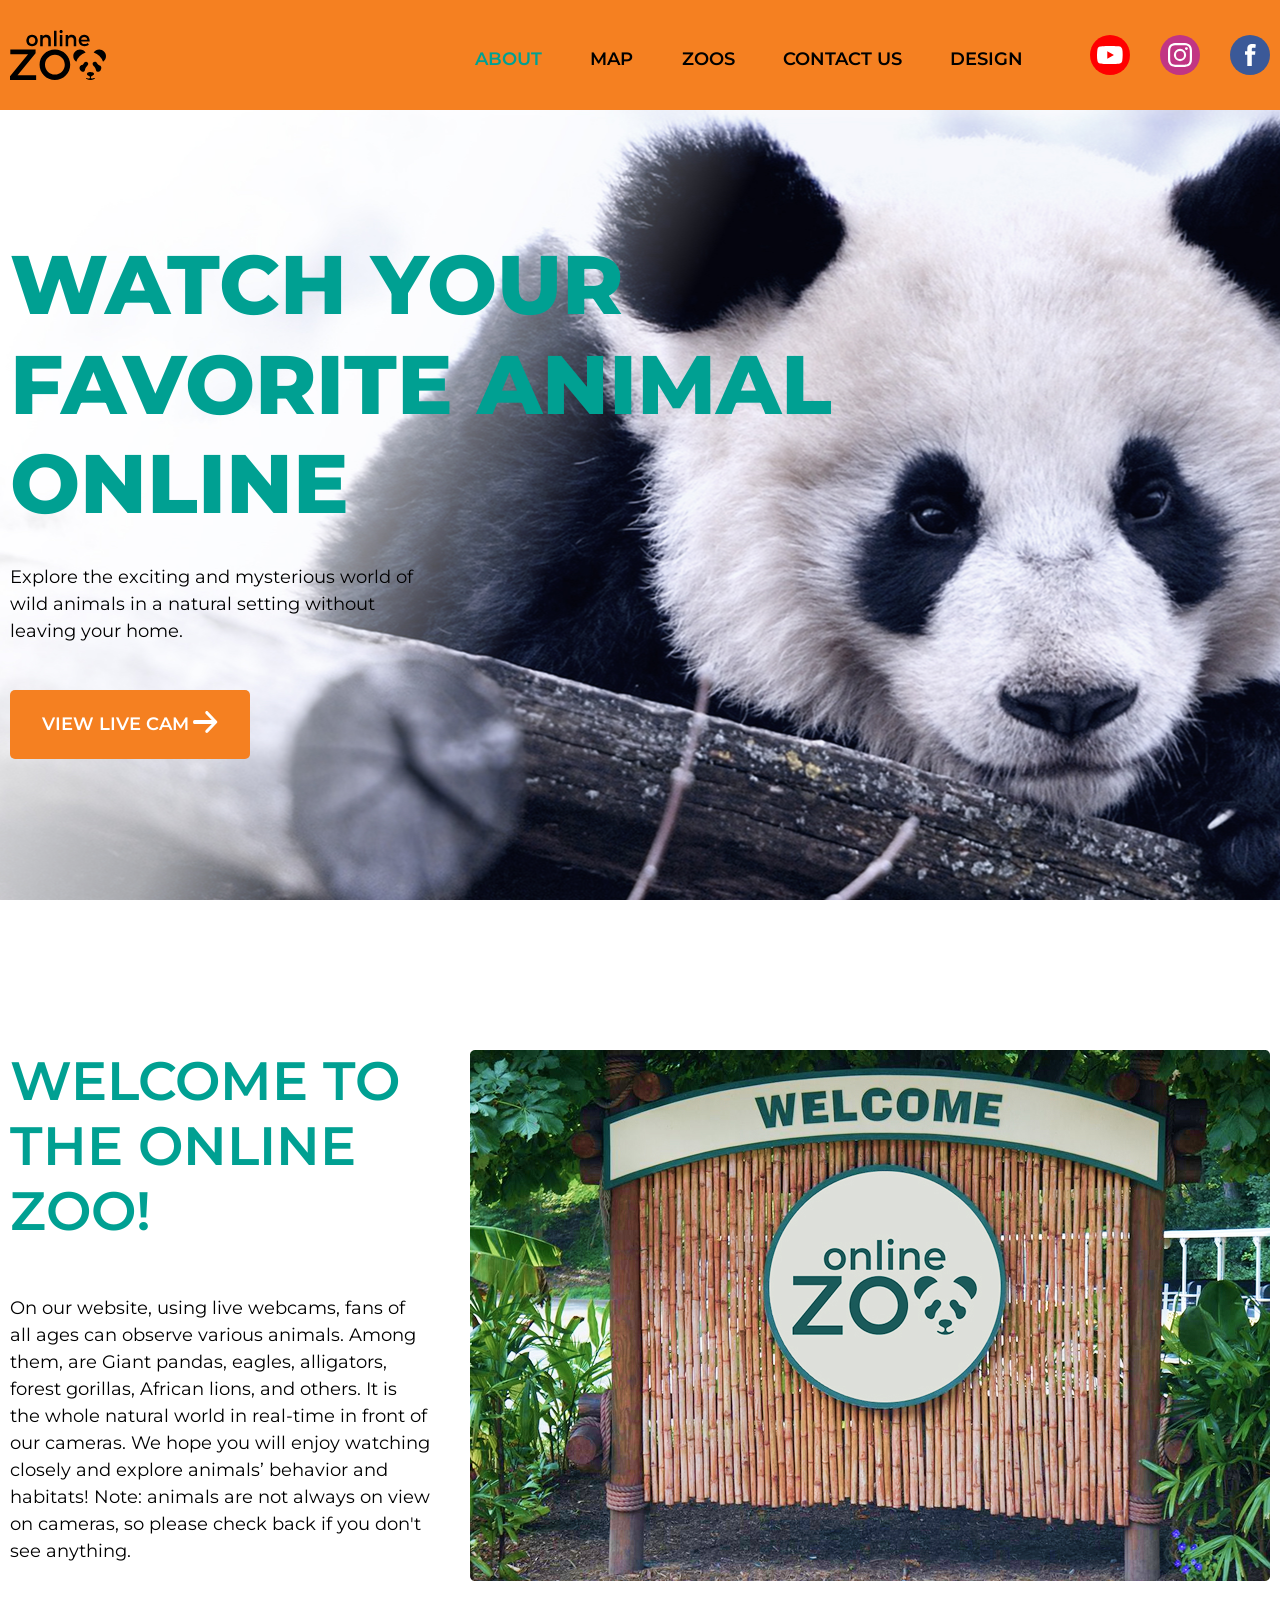
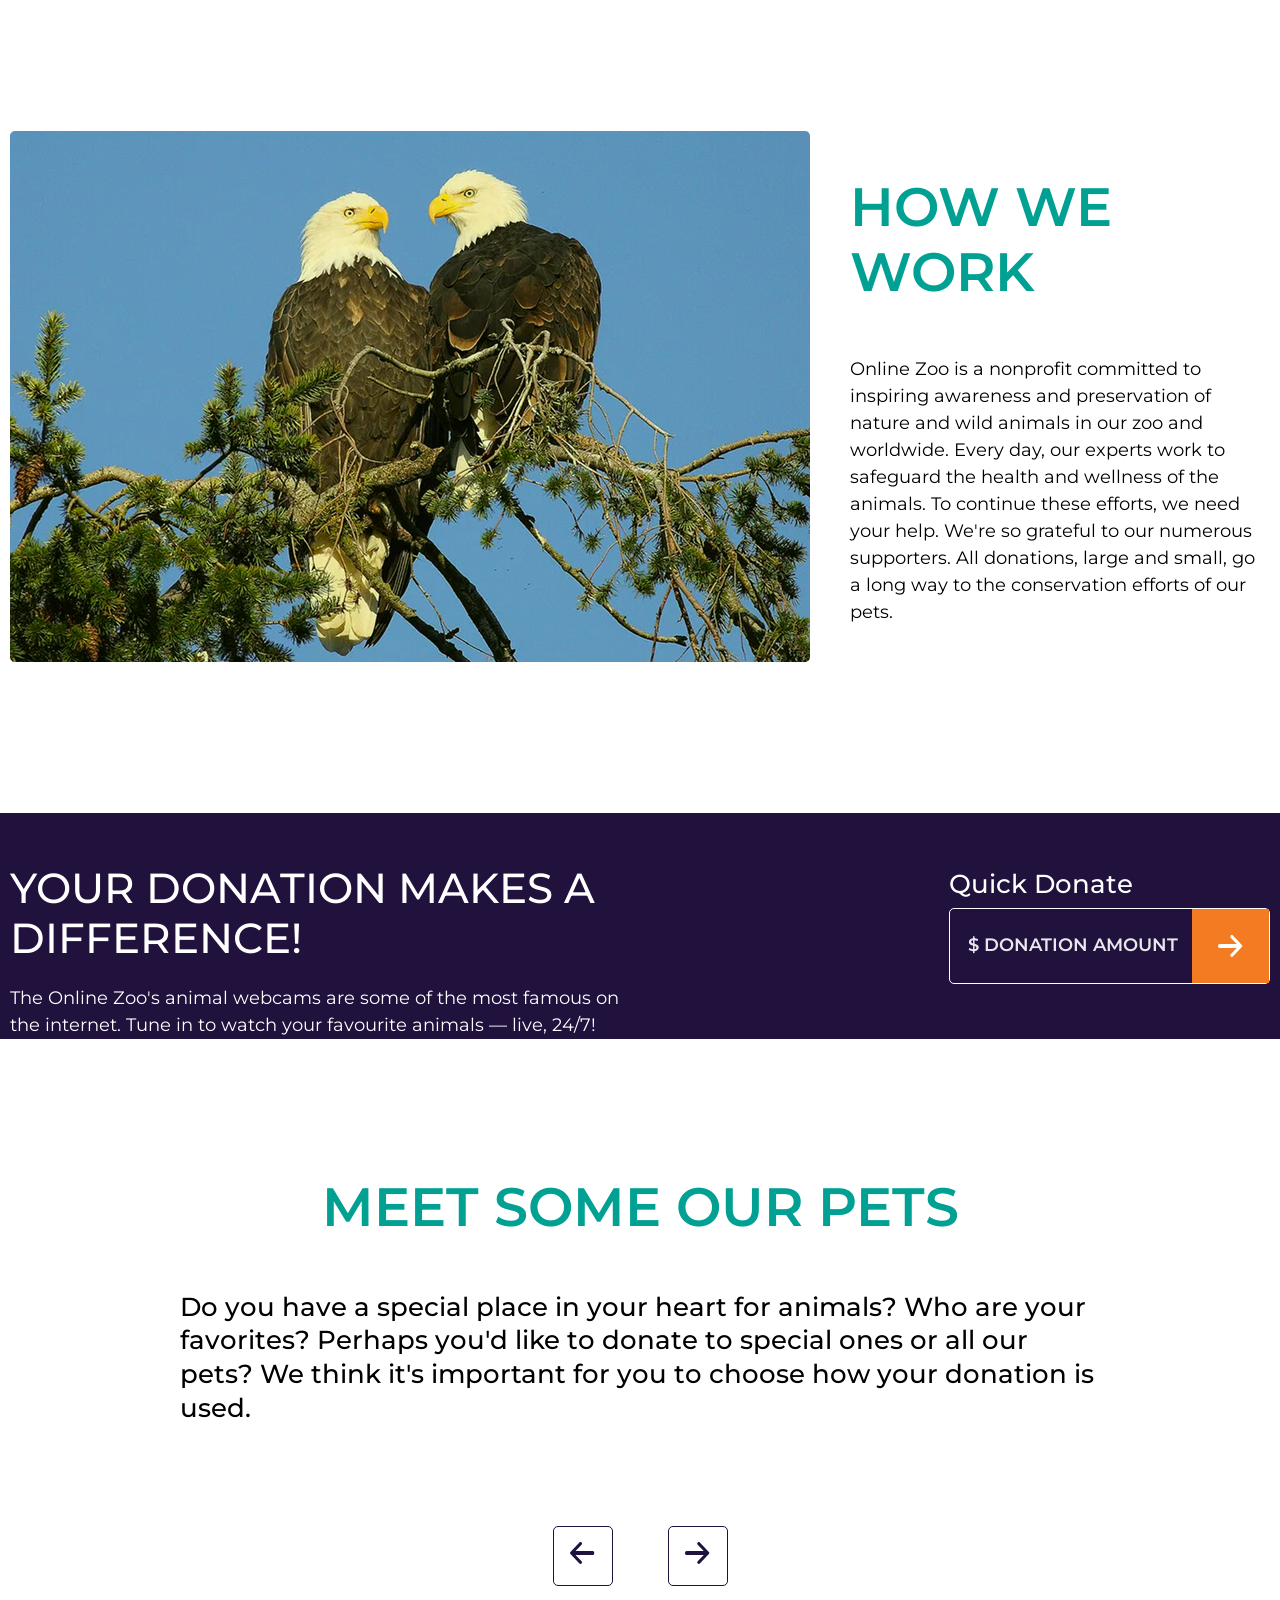
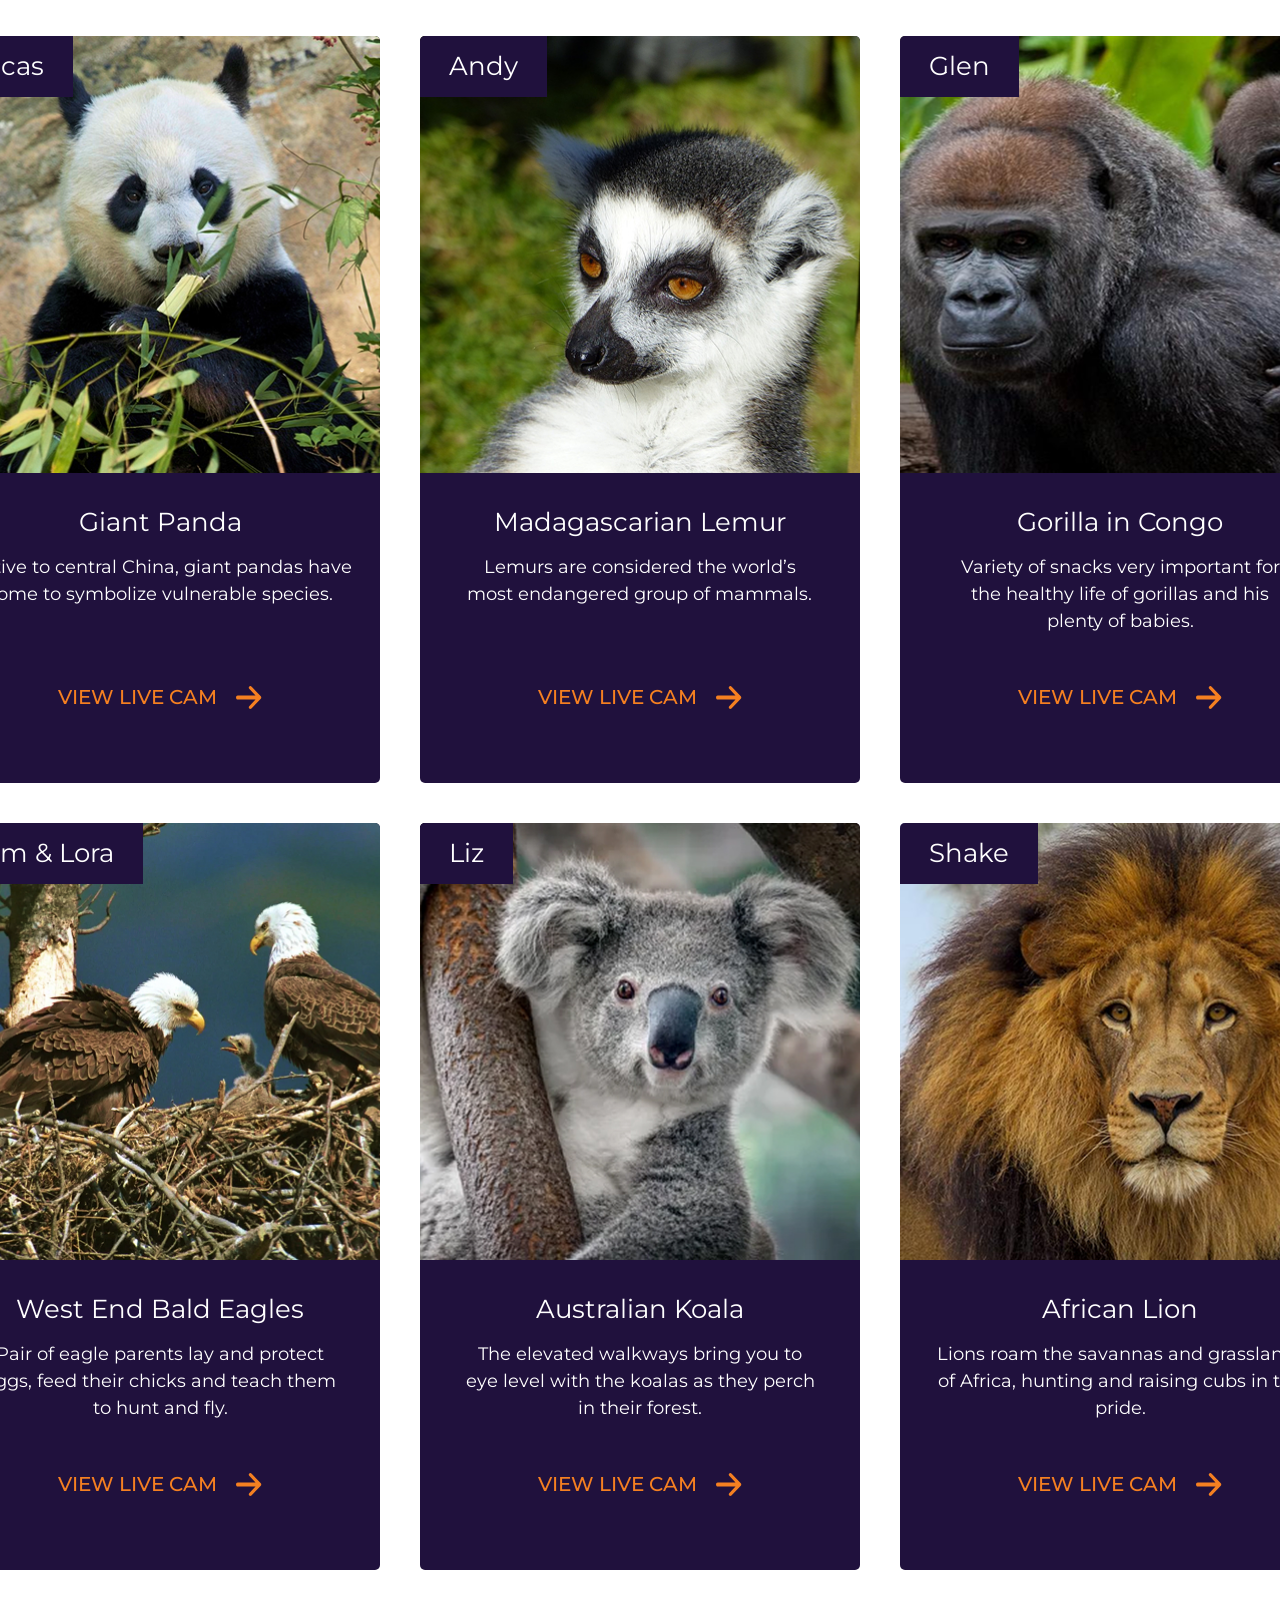
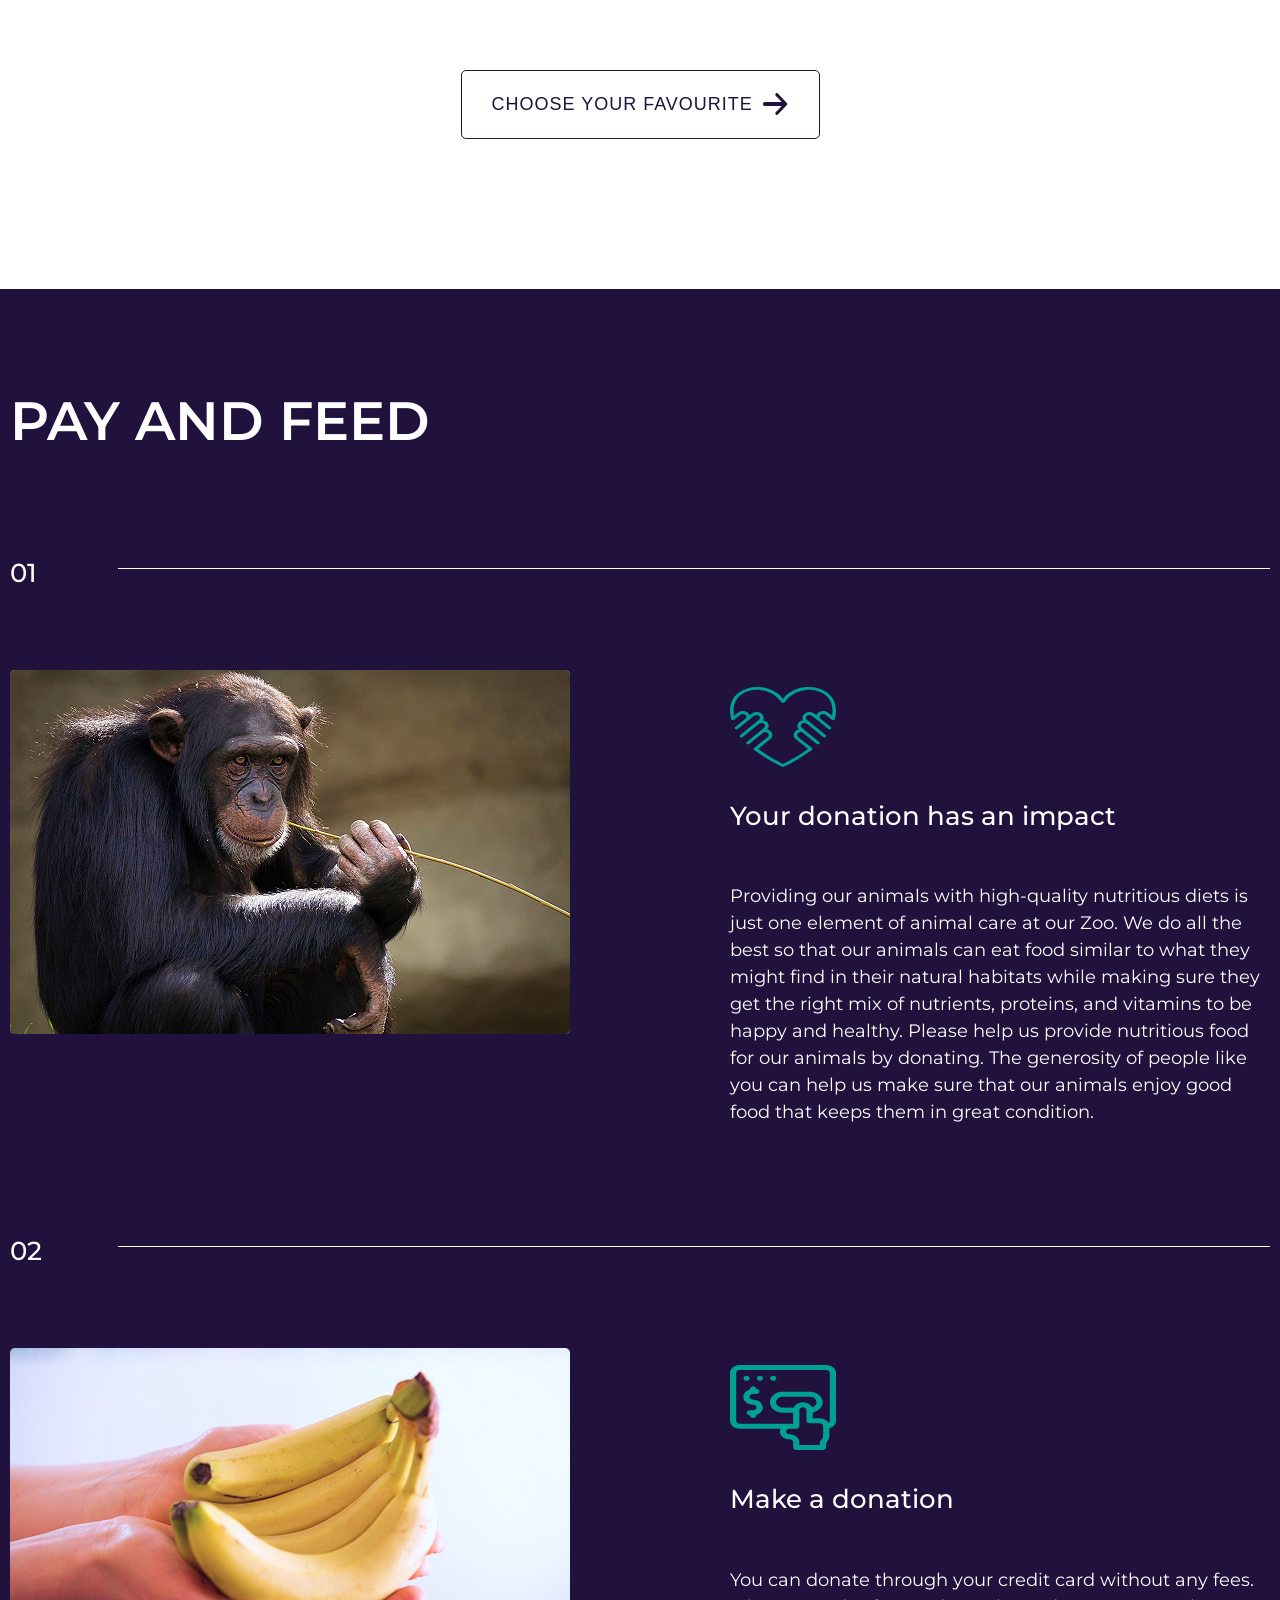
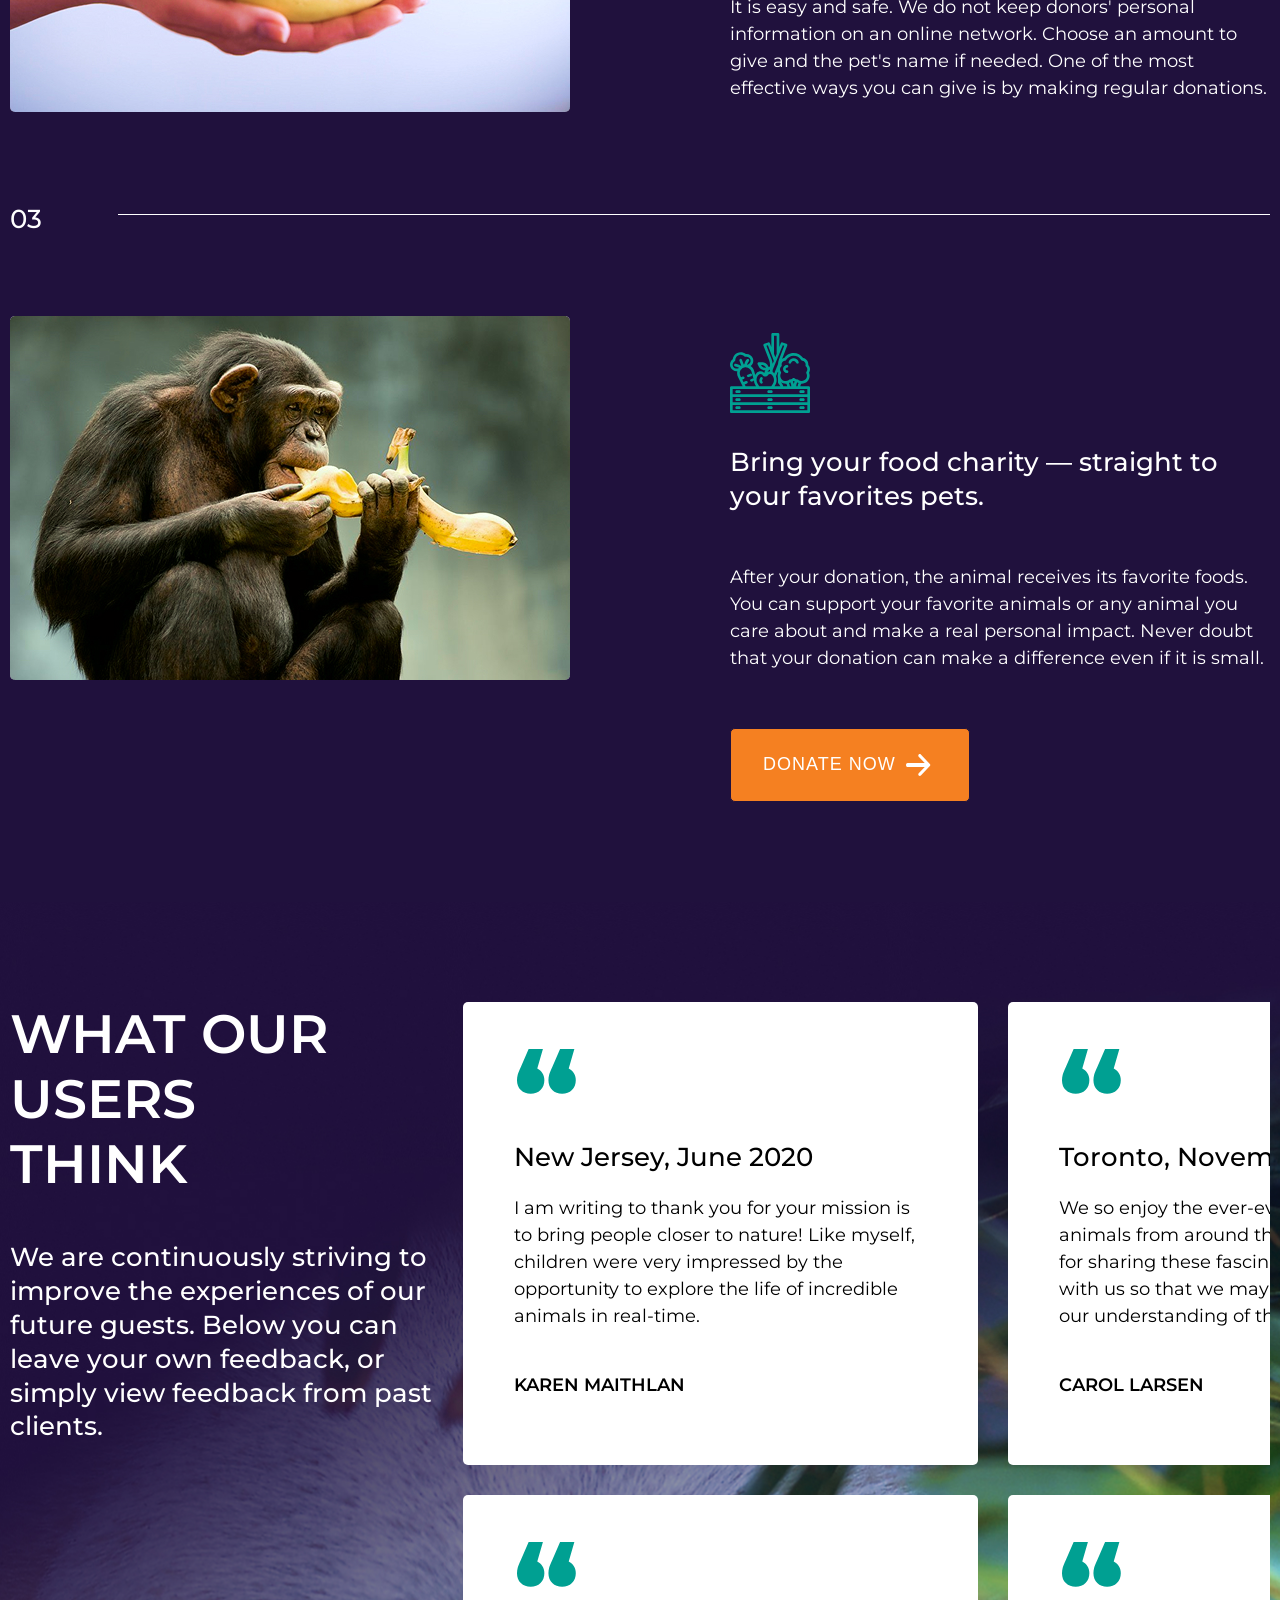
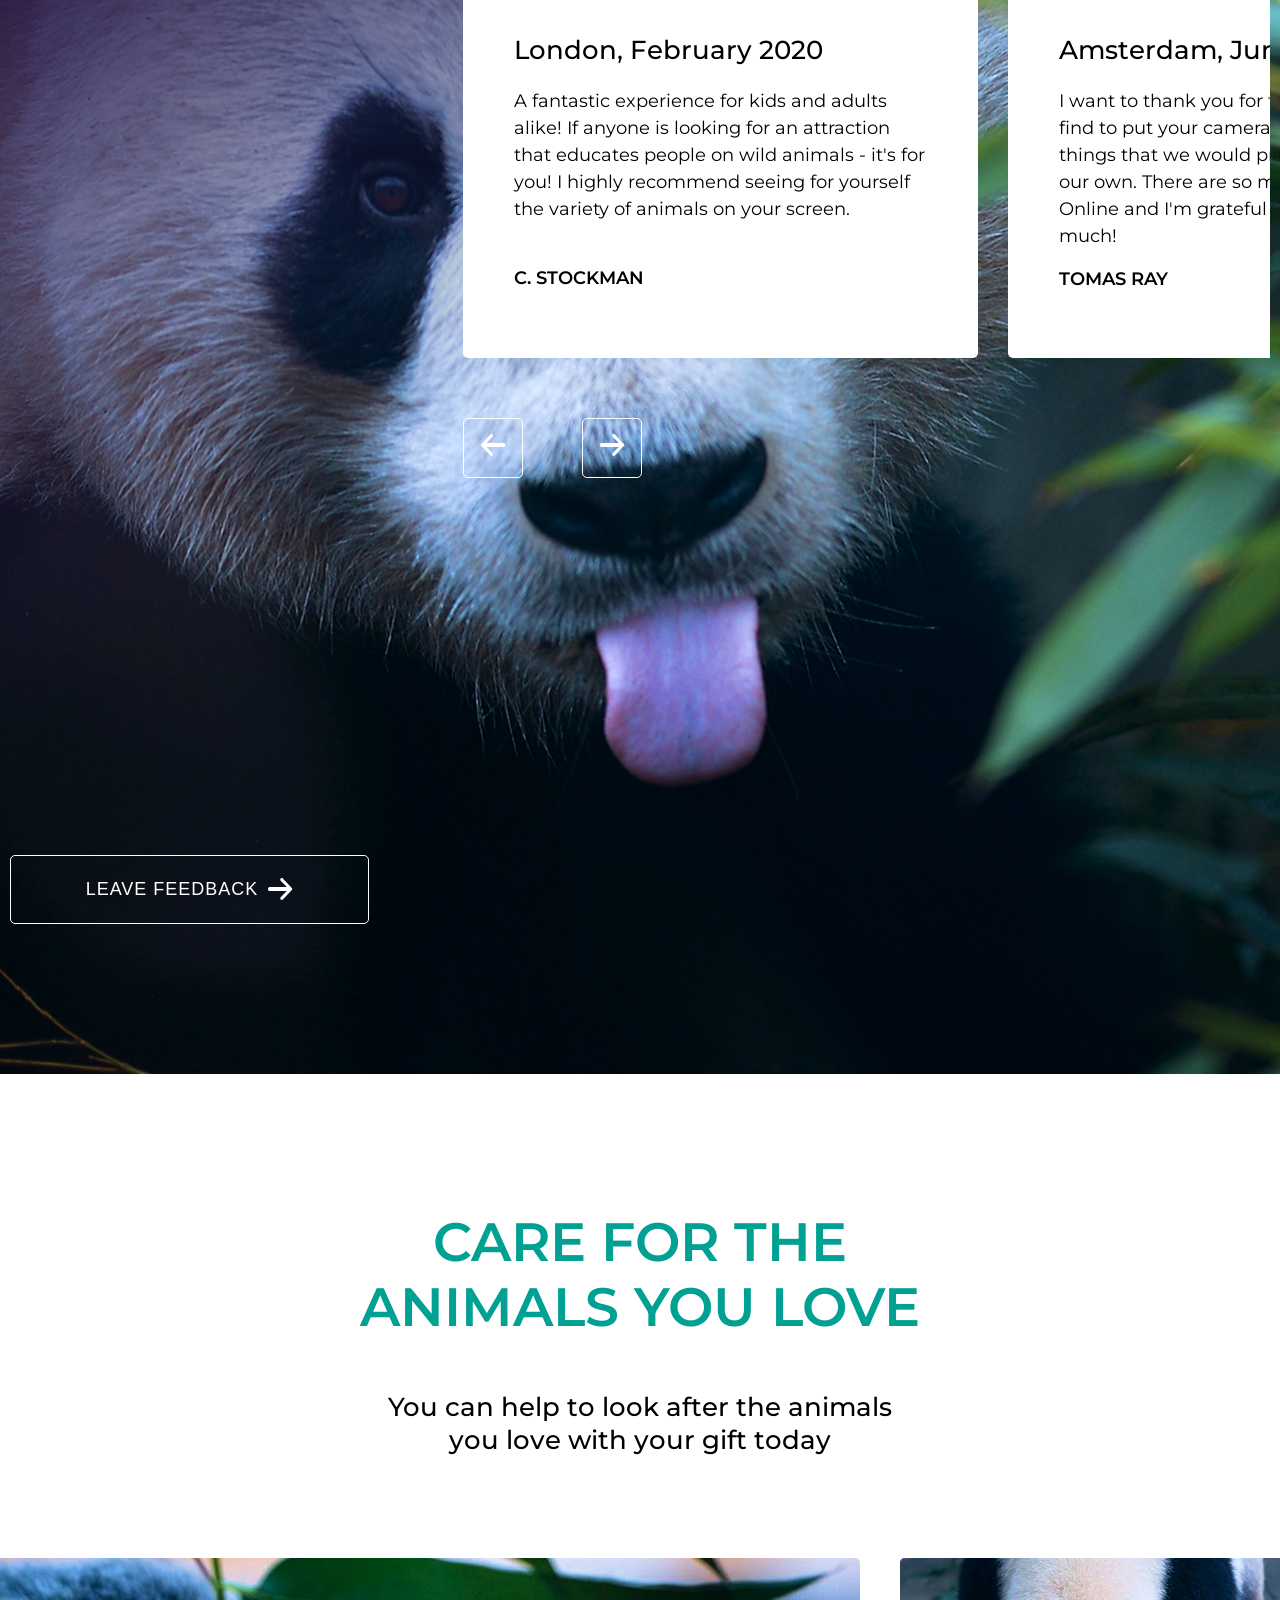
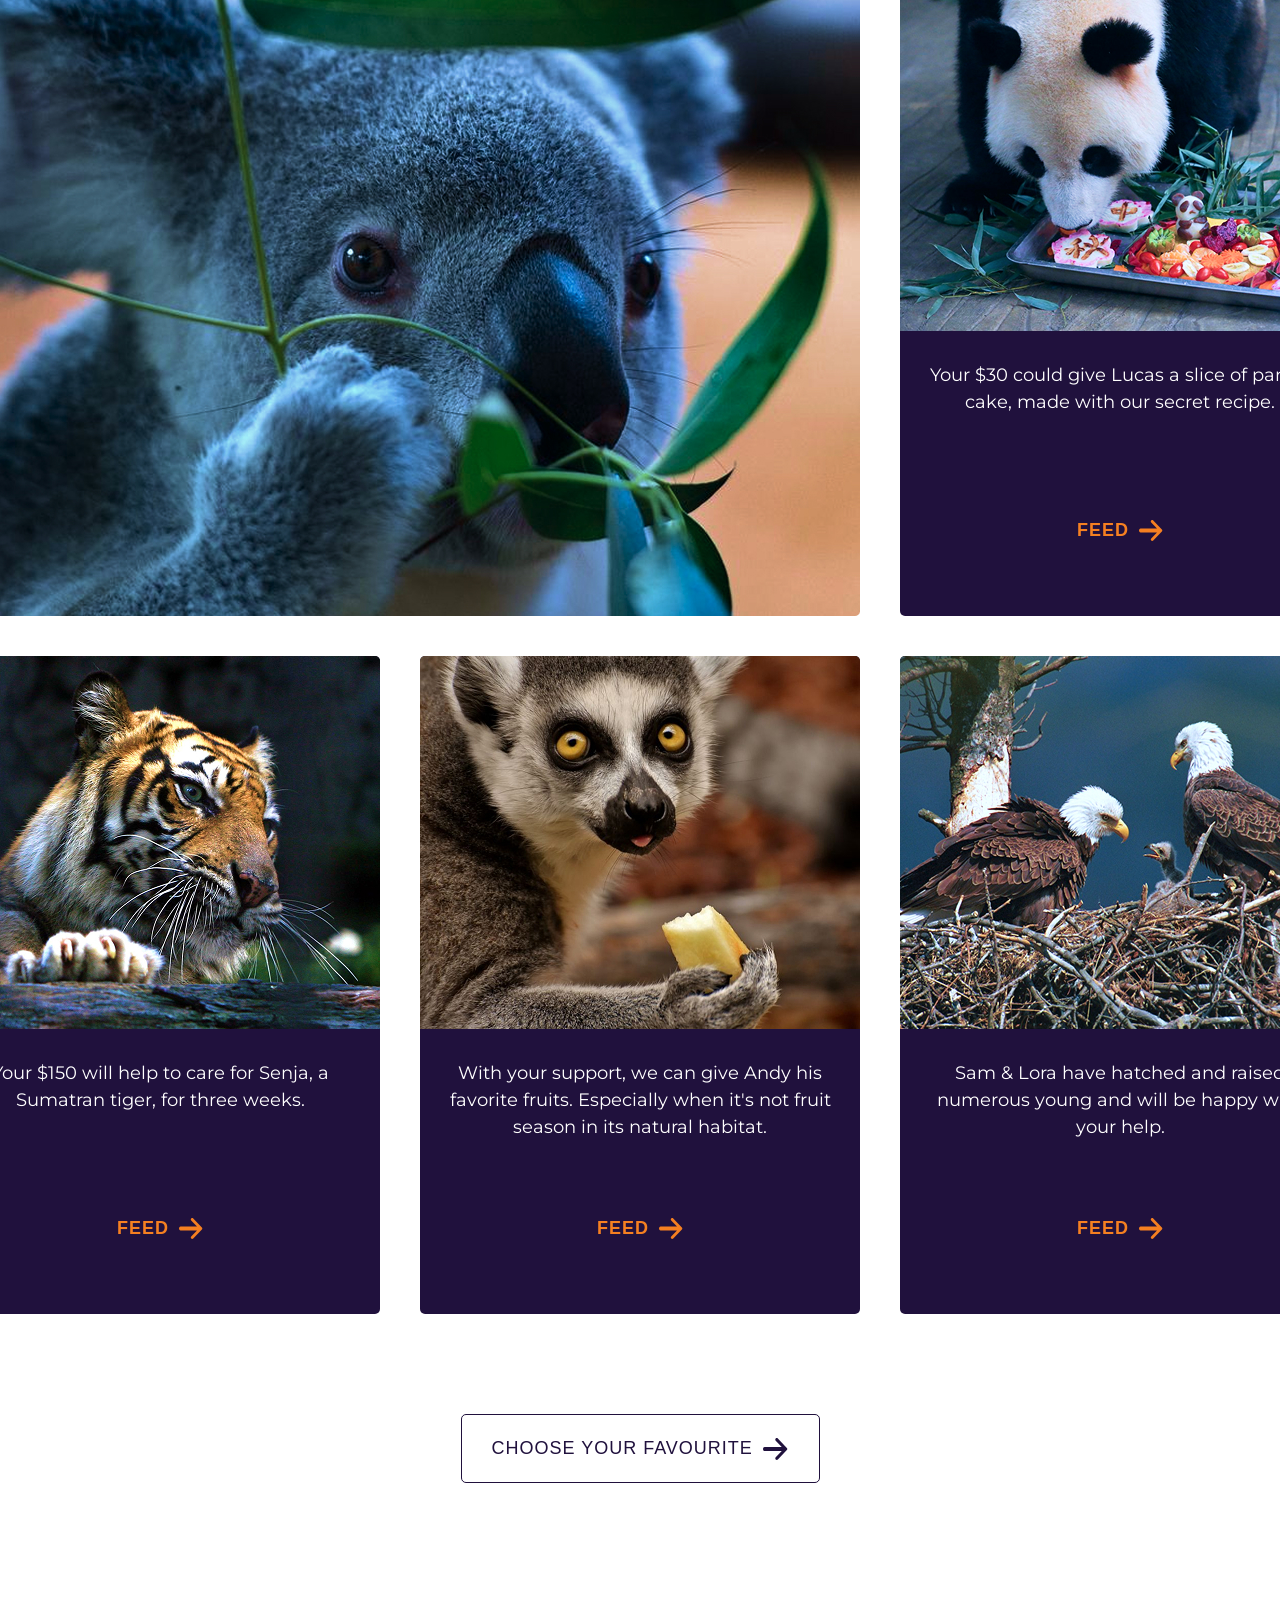
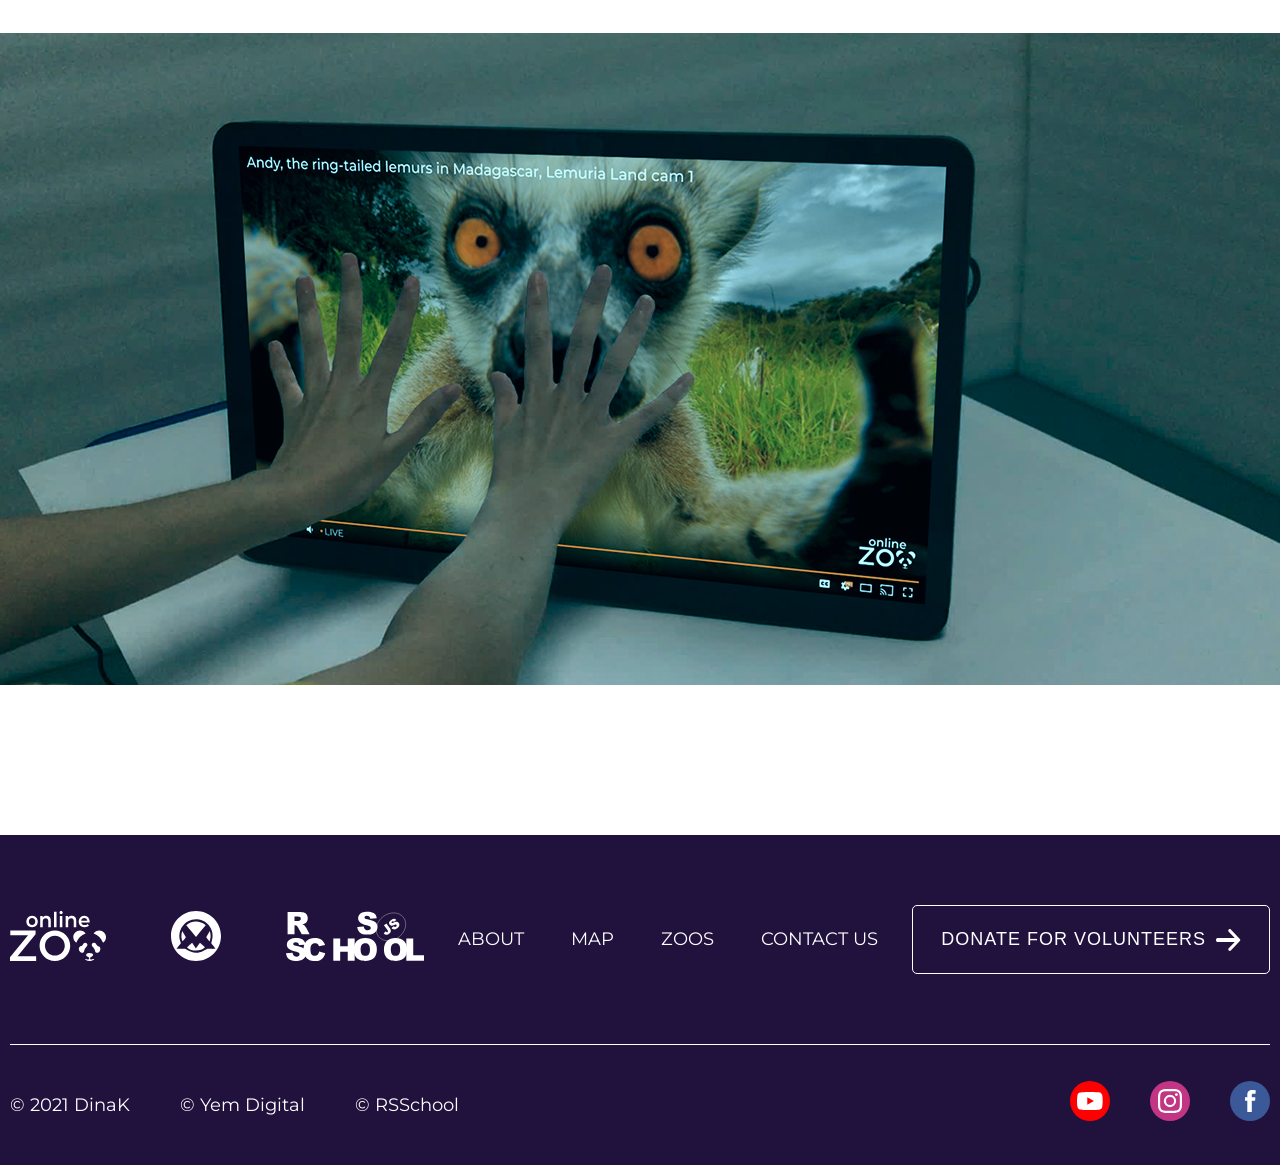
==== online-zoo/pages/landing/index.html @ 474c94c5 "feat: add last page Cear for animals you love with grid. add Map page with pin animals on map. add C" ====
<!doctype html>
<html lang="en">
  <head>
    <meta charset="UTF-8" />
    <meta name="viewport" content="width=device-width, initial-scale=1.0" />
    <link
      rel="shortcut icon"
      href="../../assets/icons/favicon.svg"
      type="image/svg+xml"
    />
    <title>online ZOO</title>
    <link rel="preconnect" href="https://fonts.googleapis.com" />
    <link rel="preconnect" href="https://fonts.gstatic.com" crossorigin />
    <link
      href="https://fonts.googleapis.com/css2?family=Inter:opsz,wght@14..32,600&family=Montserrat+Alternates:wght@800&family=Montserrat:wght@100..900&display=swap"
      rel="stylesheet"
    />
    <link rel="stylesheet" href="style.css" />
  </head>
  <body>
    <header class="header">
      <div class="container">
        <div class="header__inner">
          <a class="logo-top" href="../../pages/landing/index.html">
            <img
              src="../../assets/icons/logo.svg"
              alt="online ZOO logo with a panda's face"
            />
          </a>
          <nav class="menu">
            <ul class="menu__list">
              <li class="menu__list-item">
                <a href="#" class="menu__list-link menu__list-link--active"
                  >About</a
                >
              </li>
              <li class="menu__list-item">
                <a href="../../pages/map/index.html" class="menu__list-link"
                  >map</a
                >
              </li>
              <li class="menu__list-item">
                <a href="../../pages/zoos/index.html" class="menu__list-link"
                  >Zoos</a
                >
              </li>
              <li class="menu__list-item">
                <a href="../../pages/contact/index.html" class="menu__list-link"
                  >Contact us</a
                >
              </li>
              <li class="menu__list-item">
                <a
                  href="https://www.figma.com/file/lnK11foY8Aoa6oOlDXovVN/Online-ZOO-Project?node-id=0%3A1"
                  class="menu__list-link"
                  >Design</a
                >
              </li>
            </ul>
          </nav>
          <ul class="socials-list">
            <li class="socials__list-item">
              <a
                href="https://youtu.be/pb-j3svRQLI?si=8g6l1SPLRpUy8K3H"
                class="socials__list-link"
              >
                <img
                  class="socials__list-img"
                  src="/online-zoo/assets/icons/youtube.svg"
                  alt="Youtube icon"
                />
              </a>
            </li>
            <li class="socials__list-item">
              <a href="#" class="socials__list-link">
                <img
                  class="socials__list-img"
                  src="/online-zoo/assets/icons/instagram.svg"
                  alt="Instagram icon"
                />
              </a>
            </li>
            <li class="socials__list-item">
              <a href="#" class="socials__list-link">
                <img
                  class="socials__list-img"
                  src="/online-zoo/assets/icons/facebook.svg"
                  alt="Facebook icon"
                />
              </a>
            </li>
          </ul>
        </div>
      </div>
    </header>
    <main class="main">
      <section class="main-hero">
        <div class="container">
          <div class="main-hero__content">
            <h1 class="main-hero__title">Watch your favorite animal online</h1>
            <p class="main-hero__text">
              Explore the exciting and mysterious world of wild animals in a
              natural setting without leaving your home.
            </p>
            <a class="main-hero__btn" href="#"
              >VIEW LIVE CAM
              <svg
                width="25"
                height="22"
                viewBox="0 0 25 22"
                fill="none"
                xmlns="http://www.w3.org/2000/svg"
              >
                <path
                  fill-rule="evenodd"
                  clip-rule="evenodd"
                  d="M13.2098 0.119971C13.0277 0.199174 12.8622 0.315255 12.7229 0.461565C12.5833 0.607505 12.4725 0.780876 12.397 0.971748C12.3214 1.16262 12.2825 1.36724 12.2825 1.57389C12.2825 1.78055 12.3214 1.98517 12.397 2.17604C12.4725 2.36691 12.5833 2.54028 12.7229 2.68622L18.7506 9H1.6C1.17565 9 0.768688 9.21071 0.468629 9.58579C0.168571 9.96086 0 10.4696 0 11C0 11.5304 0.168571 12.0391 0.468629 12.4142C0.768688 12.7893 1.17565 13 1.6 13H18.7514L12.7229 19.3146C12.4414 19.6096 12.2833 20.0097 12.2833 20.4269C12.2833 20.8441 12.4414 21.2443 12.7229 21.5393C13.0045 21.8343 13.3863 22 13.7845 22C14.1826 22 14.5645 21.8343 14.846 21.5393L23.842 12.1127C23.9816 11.9668 24.0924 11.7934 24.168 11.6026C24.2436 11.4117 24.2825 11.2071 24.2825 11.0004C24.2825 10.7938 24.2436 10.5891 24.168 10.3983C24.0924 10.2074 23.9816 10.034 23.842 9.88808L14.846 0.461565C14.7067 0.315255 14.5413 0.199174 14.3591 0.119971C14.177 0.0407677 13.9817 0 13.7845 0C13.5873 0 13.392 0.0407677 13.2098 0.119971Z"
                  fill="white"
                />
              </svg>
            </a>
          </div>
        </div>
      </section>
      <section class="how-works">
        <div class="container">
          <div class="how-works__inner-top">
            <div class="how-works__content how-works__content--styling">
              <h2 class="section-title">Welcome to the Online Zoo!</h2>
              <p class="how-works__text">
                On our website, using live webcams, fans of all ages can observe
                various animals. Among them, are Giant pandas, eagles,
                alligators, forest gorillas, African lions, and others. It is
                the whole natural world in real-time in front of our cameras. We
                hope you will enjoy watching closely and explore animals’
                behavior and habitats! Note: animals are not always on view on
                cameras, so please check back if you don't see anything.
              </p>
            </div>
            <div class="how-works__img">
              <img
                src="../../assets/images/welcome_HIW.jpg"
                alt="Sign with a text - WELCOME online ZOO."
              />
            </div>
          </div>
          <div class="how-works__inner-bottom">
            <div class="how-works__content">
              <h2 class="section-title">How we work</h2>
              <p class="how-works__text">
                Online Zoo is a nonprofit committed to inspiring awareness and
                preservation of nature and wild animals in our zoo and
                worldwide. Every day, our experts work to safeguard the health
                and wellness of the animals. To continue these efforts, we need
                your help. We're so grateful to our numerous supporters. All
                donations, large and small, go a long way to the conservation
                efforts of our pets.
              </p>
            </div>
            <div class="how-works__img">
              <img
                src="../../assets/images/how_HIW.jpg"
                alt="Picture with two white headed eagles seating on a branch."
              />
            </div>
          </div>
        </div>
      </section>
      <section class="quick-donate">
        <div class="container">
          <div class="quick-donation">
            <div class="quick-donation__inner">
              <div class="quick-donation__content">
                <h3 class="quick-donation__title">
                  Your donation makes a difference!
                </h3>
                <p class="quick-donation__text">
                  The Online Zoo's animal webcams are some of the most famous on
                  the internet. Tune in to watch your favourite animals — live,
                  24/7!
                </p>
              </div>
              <div class="quick-donation__action">
                <p class="quick-donation__subheader-text">Quick Donate</p>
                <div class="quick-donation__button-holder">
                  <input
                    type="text"
                    class="quick-donation__input"
                    placeholder="$ DONATION AMOUNT"
                    name="quick-donate-input"
                  />
                  <button class="quick-donation__btn">
                    <svg
                      width="25"
                      height="22"
                      viewBox="0 0 25 22"
                      fill="none"
                      xmlns="http://www.w3.org/2000/svg"
                    >
                      <path
                        fill-rule="evenodd"
                        clip-rule="evenodd"
                        d="M13.2098 0.119971C13.0277 0.199174 12.8622 0.315255 12.7229 0.461565C12.5833 0.607505 12.4725 0.780876 12.397 0.971748C12.3214 1.16262 12.2825 1.36724 12.2825 1.57389C12.2825 1.78055 12.3214 1.98517 12.397 2.17604C12.4725 2.36691 12.5833 2.54028 12.7229 2.68622L18.7506 9H1.6C1.17565 9 0.768688 9.21071 0.468629 9.58579C0.168571 9.96086 0 10.4696 0 11C0 11.5304 0.168571 12.0391 0.468629 12.4142C0.768688 12.7893 1.17565 13 1.6 13H18.7514L12.7229 19.3146C12.4414 19.6096 12.2833 20.0097 12.2833 20.4269C12.2833 20.8441 12.4414 21.2443 12.7229 21.5393C13.0045 21.8343 13.3863 22 13.7845 22C14.1826 22 14.5645 21.8343 14.846 21.5393L23.842 12.1127C23.9816 11.9668 24.0924 11.7934 24.168 11.6026C24.2436 11.4117 24.2825 11.2071 24.2825 11.0004C24.2825 10.7938 24.2436 10.5891 24.168 10.3983C24.0924 10.2074 23.9816 10.034 23.842 9.88808L14.846 0.461565C14.7067 0.315255 14.5413 0.199174 14.3591 0.119971C14.177 0.0407677 13.9817 0 13.7845 0C13.5873 0 13.392 0.0407677 13.2098 0.119971Z"
                        fill="white"
                      />
                    </svg>
                  </button>
                </div>
              </div>
            </div>
          </div>
        </div>
      </section>
      <section class="meet-pets">
        <div class="container">
          <div class="how-does__inner">
            <h2 class="section-title">meet some our Pets</h2>
            <p class="meet-pets__text">
              Do you have a special place in your heart for animals? Who are
              your favorites? Perhaps you'd like to donate to special ones or
              all our pets? We think it's important for you to choose how your
              donation is used.
            </p>
            <div class="slider-section">
              <div class="slider-controls">
                <button id="prevBtn" class="nav-btn">
                  <svg
                    width="25"
                    height="22"
                    viewBox="0 0 25 22"
                    fill="none"
                    xmlns="http://www.w3.org/2000/svg"
                  >
                    <path
                      fill-rule="evenodd"
                      clip-rule="evenodd"
                      d="M11.0724 0.119971C11.2545 0.199174 11.42 0.315255 11.5593 0.461565C11.6989 0.607505 11.8097 0.780876 11.8853 0.971748C11.9609 1.16262 11.9998 1.36724 11.9998 1.57389C11.9998 1.78055 11.9609 1.98517 11.8853 2.17604C11.8097 2.36691 11.6989 2.54028 11.5593 2.68622L5.53159 9H22.6822C23.1066 9 23.5135 9.21071 23.8136 9.58579C24.1137 9.96086 24.2822 10.4696 24.2822 11C24.2822 11.5304 24.1137 12.0391 23.8136 12.4142C23.5135 12.7893 23.1066 13 22.6822 13H5.53081L11.5593 19.3146C11.8408 19.6096 11.999 20.0097 11.999 20.4269C11.999 20.8441 11.8408 21.2443 11.5593 21.5393C11.2777 21.8343 10.8959 22 10.4978 22C10.0996 22 9.71776 21.8343 9.43622 21.5393L0.440245 12.1127C0.300617 11.9668 0.189838 11.7934 0.114252 11.6026C0.0386677 11.4117 -0.000240326 11.2071 -0.000240326 11.0004C-0.000240326 10.7938 0.0386677 10.5891 0.114252 10.3983C0.189838 10.2074 0.300617 10.034 0.440245 9.88808L9.43622 0.461565C9.5755 0.315255 9.74095 0.199174 9.92311 0.119971C10.1053 0.0407677 10.3005 0 10.4978 0C10.695 0 10.8902 0.0407677 11.0724 0.119971Z"
                      fill="#20113D"
                    />
                  </svg>
                </button>
                <button id="nextBtn" class="nav-btn">
                  <svg
                    width="25"
                    height="22"
                    viewBox="0 0 25 22"
                    fill="none"
                    xmlns="http://www.w3.org/2000/svg"
                  >
                    <path
                      fill-rule="evenodd"
                      clip-rule="evenodd"
                      d="M13.2098 0.119971C13.0277 0.199174 12.8622 0.315255 12.7229 0.461565C12.5833 0.607505 12.4725 0.780876 12.397 0.971748C12.3214 1.16262 12.2825 1.36724 12.2825 1.57389C12.2825 1.78055 12.3214 1.98517 12.397 2.17604C12.4725 2.36691 12.5833 2.54028 12.7229 2.68622L18.7506 9H1.6C1.17565 9 0.768688 9.21071 0.468629 9.58579C0.168571 9.96086 0 10.4696 0 11C0 11.5304 0.168571 12.0391 0.468629 12.4142C0.768688 12.7893 1.17565 13 1.6 13H18.7514L12.7229 19.3146C12.4414 19.6096 12.2833 20.0097 12.2833 20.4269C12.2833 20.8441 12.4414 21.2443 12.7229 21.5393C13.0045 21.8343 13.3863 22 13.7845 22C14.1826 22 14.5645 21.8343 14.846 21.5393L23.842 12.1127C23.9816 11.9668 24.0924 11.7934 24.168 11.6026C24.2436 11.4117 24.2825 11.2071 24.2825 11.0004C24.2825 10.7938 24.2436 10.5891 24.168 10.3983C24.0924 10.2074 23.9816 10.034 23.842 9.88808L14.846 0.461565C14.7067 0.315255 14.5413 0.199174 14.3591 0.119971C14.177 0.0407677 13.9817 0 13.7845 0C13.5873 0 13.392 0.0407677 13.2098 0.119971Z"
                      fill="#20113D"
                    />
                  </svg>
                </button>
              </div>

              <div class="slider-wrapper" id="sliderWrapper">
                <div class="slider-track1">
                  <div class="card">
                    <a
                      class="stretched-link"
                      href="../../pages/zoos/index.html"
                    ></a>
                    <div
                      class="card-image"
                      style="
                        background-image: url(&quot;../../assets/images/MOP_Panda.jpg&quot;);
                      "
                    >
                      <span class="card__name-tag">Lucas</span>
                    </div>
                    <div class="card-content">
                      <h4 class="card-content__heading">Giant Panda</h4>
                      <p class="card-content__text">
                        Native to central China, giant pandas have come to
                        symbolize vulnerable species.
                      </p>
                      <a
                        class="card-content__btn"
                        href="../../pages/zoos/index.html"
                        >VIEW LIVE CAM
                        <svg
                          class="card-content__svg"
                          width="26"
                          height="23"
                          viewBox="0 0 25 22"
                          fill="none"
                          xmlns="http://www.w3.org/2000/svg"
                        >
                          <path
                            fill-rule="evenodd"
                            clip-rule="evenodd"
                            d="M13.2098 0.119971C13.0277 0.199174 12.8622 0.315255 12.7229 0.461565C12.5833 0.607505 12.4725 0.780876 12.397 0.971748C12.3214 1.16262 12.2825 1.36724 12.2825 1.57389C12.2825 1.78055 12.3214 1.98517 12.397 2.17604C12.4725 2.36691 12.5833 2.54028 12.7229 2.68622L18.7506 9H1.6C1.17565 9 0.768688 9.21071 0.468629 9.58579C0.168571 9.96086 0 10.4696 0 11C0 11.5304 0.168571 12.0391 0.468629 12.4142C0.768688 12.7893 1.17565 13 1.6 13H18.7514L12.7229 19.3146C12.4414 19.6096 12.2833 20.0097 12.2833 20.4269C12.2833 20.8441 12.4414 21.2443 12.7229 21.5393C13.0045 21.8343 13.3863 22 13.7845 22C14.1826 22 14.5645 21.8343 14.846 21.5393L23.842 12.1127C23.9816 11.9668 24.0924 11.7934 24.168 11.6026C24.2436 11.4117 24.2825 11.2071 24.2825 11.0004C24.2825 10.7938 24.2436 10.5891 24.168 10.3983C24.0924 10.2074 23.9816 10.034 23.842 9.88808L14.846 0.461565C14.7067 0.315255 14.5413 0.199174 14.3591 0.119971C14.177 0.0407677 13.9817 0 13.7845 0C13.5873 0 13.392 0.0407677 13.2098 0.119971Z"
                            fill="#f58021"
                          ></path>
                        </svg>
                      </a>
                    </div>
                  </div>
                  <div class="card">
                    <a class="stretched-link" href="#"></a>
                    <div
                      class="card-image"
                      style="
                        background-image: url(&quot;../../assets/images/MOP_Lemur.jpg&quot;);
                      "
                    >
                      <span class="card__name-tag">Andy</span>
                    </div>
                    <div class="card-content">
                      <h4 class="card-content__heading">Madagascarian Lemur</h4>
                      <p class="card-content__text card-content__text--lemur">
                        Lemurs are considered the world’s most endangered group
                        of mammals.
                      </p>
                      <a class="card-content__btn" href="#"
                        >VIEW LIVE CAM
                        <svg
                          class="card-content__svg"
                          width="26"
                          height="23"
                          viewBox="0 0 25 22"
                          fill="none"
                          xmlns="http://www.w3.org/2000/svg"
                        >
                          <path
                            fill-rule="evenodd"
                            clip-rule="evenodd"
                            d="M13.2098 0.119971C13.0277 0.199174 12.8622 0.315255 12.7229 0.461565C12.5833 0.607505 12.4725 0.780876 12.397 0.971748C12.3214 1.16262 12.2825 1.36724 12.2825 1.57389C12.2825 1.78055 12.3214 1.98517 12.397 2.17604C12.4725 2.36691 12.5833 2.54028 12.7229 2.68622L18.7506 9H1.6C1.17565 9 0.768688 9.21071 0.468629 9.58579C0.168571 9.96086 0 10.4696 0 11C0 11.5304 0.168571 12.0391 0.468629 12.4142C0.768688 12.7893 1.17565 13 1.6 13H18.7514L12.7229 19.3146C12.4414 19.6096 12.2833 20.0097 12.2833 20.4269C12.2833 20.8441 12.4414 21.2443 12.7229 21.5393C13.0045 21.8343 13.3863 22 13.7845 22C14.1826 22 14.5645 21.8343 14.846 21.5393L23.842 12.1127C23.9816 11.9668 24.0924 11.7934 24.168 11.6026C24.2436 11.4117 24.2825 11.2071 24.2825 11.0004C24.2825 10.7938 24.2436 10.5891 24.168 10.3983C24.0924 10.2074 23.9816 10.034 23.842 9.88808L14.846 0.461565C14.7067 0.315255 14.5413 0.199174 14.3591 0.119971C14.177 0.0407677 13.9817 0 13.7845 0C13.5873 0 13.392 0.0407677 13.2098 0.119971Z"
                            fill="#f58021"
                          ></path>
                        </svg>
                      </a>
                    </div>
                  </div>
                  <div class="card">
                    <a class="stretched-link" href="#"></a>
                    <div
                      class="card-image"
                      style="
                        background-image: url(&quot;../../assets/images/MOP_Gorilla.jpg&quot;);
                      "
                    >
                      <span class="card__name-tag">Glen</span>
                    </div>
                    <div class="card-content">
                      <h4 class="card-content__heading">Gorilla in Congo</h4>
                      <p class="card-content__text card-content__text--gorilla">
                        Variety of snacks very important for the healthy life of
                        gorillas and his plenty of babies.
                      </p>
                      <a class="card-content__btn" href="#"
                        >VIEW LIVE CAM
                        <svg
                          class="card-content__svg"
                          width="26"
                          height="23"
                          viewBox="0 0 25 22"
                          fill="none"
                          xmlns="http://www.w3.org/2000/svg"
                        >
                          <path
                            fill-rule="evenodd"
                            clip-rule="evenodd"
                            d="M13.2098 0.119971C13.0277 0.199174 12.8622 0.315255 12.7229 0.461565C12.5833 0.607505 12.4725 0.780876 12.397 0.971748C12.3214 1.16262 12.2825 1.36724 12.2825 1.57389C12.2825 1.78055 12.3214 1.98517 12.397 2.17604C12.4725 2.36691 12.5833 2.54028 12.7229 2.68622L18.7506 9H1.6C1.17565 9 0.768688 9.21071 0.468629 9.58579C0.168571 9.96086 0 10.4696 0 11C0 11.5304 0.168571 12.0391 0.468629 12.4142C0.768688 12.7893 1.17565 13 1.6 13H18.7514L12.7229 19.3146C12.4414 19.6096 12.2833 20.0097 12.2833 20.4269C12.2833 20.8441 12.4414 21.2443 12.7229 21.5393C13.0045 21.8343 13.3863 22 13.7845 22C14.1826 22 14.5645 21.8343 14.846 21.5393L23.842 12.1127C23.9816 11.9668 24.0924 11.7934 24.168 11.6026C24.2436 11.4117 24.2825 11.2071 24.2825 11.0004C24.2825 10.7938 24.2436 10.5891 24.168 10.3983C24.0924 10.2074 23.9816 10.034 23.842 9.88808L14.846 0.461565C14.7067 0.315255 14.5413 0.199174 14.3591 0.119971C14.177 0.0407677 13.9817 0 13.7845 0C13.5873 0 13.392 0.0407677 13.2098 0.119971Z"
                            fill="#f58021"
                          ></path>
                        </svg>
                      </a>
                    </div>
                  </div>
                  <div class="card">
                    <a class="stretched-link" href="#"></a>
                    <div
                      class="card-image"
                      style="
                        background-image: url(&quot;../../assets/images/MOP_Aligator.jpg&quot;);
                      "
                    >
                      <span class="card__name-tag">Mike</span>
                    </div>
                    <div class="card-content">
                      <h4 class="card-content__heading">Chinese Alligator</h4>
                      <p
                        class="card-content__text card-content__text--alligator"
                      >
                        From nose to tail, belly to back, hard scales protect
                        this petite alligator.
                      </p>
                      <a class="card-content__btn" href="#"
                        >VIEW LIVE CAM
                        <svg
                          class="card-content__svg"
                          width="26"
                          height="23"
                          viewBox="0 0 25 22"
                          fill="none"
                          xmlns="http://www.w3.org/2000/svg"
                        >
                          <path
                            fill-rule="evenodd"
                            clip-rule="evenodd"
                            d="M13.2098 0.119971C13.0277 0.199174 12.8622 0.315255 12.7229 0.461565C12.5833 0.607505 12.4725 0.780876 12.397 0.971748C12.3214 1.16262 12.2825 1.36724 12.2825 1.57389C12.2825 1.78055 12.3214 1.98517 12.397 2.17604C12.4725 2.36691 12.5833 2.54028 12.7229 2.68622L18.7506 9H1.6C1.17565 9 0.768688 9.21071 0.468629 9.58579C0.168571 9.96086 0 10.4696 0 11C0 11.5304 0.168571 12.0391 0.468629 12.4142C0.768688 12.7893 1.17565 13 1.6 13H18.7514L12.7229 19.3146C12.4414 19.6096 12.2833 20.0097 12.2833 20.4269C12.2833 20.8441 12.4414 21.2443 12.7229 21.5393C13.0045 21.8343 13.3863 22 13.7845 22C14.1826 22 14.5645 21.8343 14.846 21.5393L23.842 12.1127C23.9816 11.9668 24.0924 11.7934 24.168 11.6026C24.2436 11.4117 24.2825 11.2071 24.2825 11.0004C24.2825 10.7938 24.2436 10.5891 24.168 10.3983C24.0924 10.2074 23.9816 10.034 23.842 9.88808L14.846 0.461565C14.7067 0.315255 14.5413 0.199174 14.3591 0.119971C14.177 0.0407677 13.9817 0 13.7845 0C13.5873 0 13.392 0.0407677 13.2098 0.119971Z"
                            fill="#f58021"
                          ></path>
                        </svg>
                      </a>
                    </div>
                  </div>
                </div>
                <div class="slider-track2">
                  <div class="card">
                    <a class="stretched-link" href="#"></a>
                    <div
                      class="card-image"
                      style="
                        background-image: url(&quot;../../assets/images/MOP_Eagles.jpg&quot;);
                      "
                    >
                      <span class="card__name-tag">Sam & Lora</span>
                    </div>
                    <div class="card-content">
                      <h4 class="card-content__heading">
                        West End Bald Eagles
                      </h4>
                      <p class="card-content__text card-content__text--eagle">
                        Pair of eagle parents lay and protect eggs, feed their
                        chicks and teach them to hunt and fly.
                      </p>
                      <a class="card-content__btn" href="#"
                        >VIEW LIVE CAM
                        <svg
                          class="card-content__svg"
                          width="26"
                          height="23"
                          viewBox="0 0 25 22"
                          fill="none"
                          xmlns="http://www.w3.org/2000/svg"
                        >
                          <path
                            fill-rule="evenodd"
                            clip-rule="evenodd"
                            d="M13.2098 0.119971C13.0277 0.199174 12.8622 0.315255 12.7229 0.461565C12.5833 0.607505 12.4725 0.780876 12.397 0.971748C12.3214 1.16262 12.2825 1.36724 12.2825 1.57389C12.2825 1.78055 12.3214 1.98517 12.397 2.17604C12.4725 2.36691 12.5833 2.54028 12.7229 2.68622L18.7506 9H1.6C1.17565 9 0.768688 9.21071 0.468629 9.58579C0.168571 9.96086 0 10.4696 0 11C0 11.5304 0.168571 12.0391 0.468629 12.4142C0.768688 12.7893 1.17565 13 1.6 13H18.7514L12.7229 19.3146C12.4414 19.6096 12.2833 20.0097 12.2833 20.4269C12.2833 20.8441 12.4414 21.2443 12.7229 21.5393C13.0045 21.8343 13.3863 22 13.7845 22C14.1826 22 14.5645 21.8343 14.846 21.5393L23.842 12.1127C23.9816 11.9668 24.0924 11.7934 24.168 11.6026C24.2436 11.4117 24.2825 11.2071 24.2825 11.0004C24.2825 10.7938 24.2436 10.5891 24.168 10.3983C24.0924 10.2074 23.9816 10.034 23.842 9.88808L14.846 0.461565C14.7067 0.315255 14.5413 0.199174 14.3591 0.119971C14.177 0.0407677 13.9817 0 13.7845 0C13.5873 0 13.392 0.0407677 13.2098 0.119971Z"
                            fill="#f58021"
                          ></path>
                        </svg>
                      </a>
                    </div>
                  </div>
                  <div class="card">
                    <a class="stretched-link" href="#"></a>
                    <div
                      class="card-image"
                      style="
                        background-image: url(&quot;../../assets/images/MOP_Koala.jpg&quot;);
                      "
                    >
                      <span class="card__name-tag">Liz</span>
                    </div>
                    <div class="card-content">
                      <h4 class="card-content__heading">Australian Koala</h4>
                      <p class="card-content__text card-content__text--koala">
                        The elevated walkways bring you to eye level with the
                        koalas as they perch in their forest.
                      </p>
                      <a class="card-content__btn" href="#"
                        >VIEW LIVE CAM
                        <svg
                          class="card-content__svg"
                          width="26"
                          height="23"
                          viewBox="0 0 25 22"
                          fill="none"
                          xmlns="http://www.w3.org/2000/svg"
                        >
                          <path
                            fill-rule="evenodd"
                            clip-rule="evenodd"
                            d="M13.2098 0.119971C13.0277 0.199174 12.8622 0.315255 12.7229 0.461565C12.5833 0.607505 12.4725 0.780876 12.397 0.971748C12.3214 1.16262 12.2825 1.36724 12.2825 1.57389C12.2825 1.78055 12.3214 1.98517 12.397 2.17604C12.4725 2.36691 12.5833 2.54028 12.7229 2.68622L18.7506 9H1.6C1.17565 9 0.768688 9.21071 0.468629 9.58579C0.168571 9.96086 0 10.4696 0 11C0 11.5304 0.168571 12.0391 0.468629 12.4142C0.768688 12.7893 1.17565 13 1.6 13H18.7514L12.7229 19.3146C12.4414 19.6096 12.2833 20.0097 12.2833 20.4269C12.2833 20.8441 12.4414 21.2443 12.7229 21.5393C13.0045 21.8343 13.3863 22 13.7845 22C14.1826 22 14.5645 21.8343 14.846 21.5393L23.842 12.1127C23.9816 11.9668 24.0924 11.7934 24.168 11.6026C24.2436 11.4117 24.2825 11.2071 24.2825 11.0004C24.2825 10.7938 24.2436 10.5891 24.168 10.3983C24.0924 10.2074 23.9816 10.034 23.842 9.88808L14.846 0.461565C14.7067 0.315255 14.5413 0.199174 14.3591 0.119971C14.177 0.0407677 13.9817 0 13.7845 0C13.5873 0 13.392 0.0407677 13.2098 0.119971Z"
                            fill="#f58021"
                          ></path>
                        </svg>
                      </a>
                    </div>
                  </div>
                  <div class="card">
                    <a class="stretched-link" href="#"></a>
                    <div
                      class="card-image"
                      style="
                        background-image: url(&quot;../../assets/images/MOP_Lion.jpg&quot;);
                      "
                    >
                      <span class="card__name-tag">Shake</span>
                    </div>
                    <div class="card-content">
                      <h4 class="card-content__heading">African Lion</h4>
                      <p class="card-content__text card-content__text--lion">
                        Lions roam the savannas and grasslands of Africa,
                        hunting and raising cubs in the pride.
                      </p>
                      <a class="card-content__btn" href="#"
                        >VIEW LIVE CAM
                        <svg
                          class="card-content__svg"
                          width="26"
                          height="23"
                          viewBox="0 0 25 22"
                          fill="none"
                          xmlns="http://www.w3.org/2000/svg"
                        >
                          <path
                            fill-rule="evenodd"
                            clip-rule="evenodd"
                            d="M13.2098 0.119971C13.0277 0.199174 12.8622 0.315255 12.7229 0.461565C12.5833 0.607505 12.4725 0.780876 12.397 0.971748C12.3214 1.16262 12.2825 1.36724 12.2825 1.57389C12.2825 1.78055 12.3214 1.98517 12.397 2.17604C12.4725 2.36691 12.5833 2.54028 12.7229 2.68622L18.7506 9H1.6C1.17565 9 0.768688 9.21071 0.468629 9.58579C0.168571 9.96086 0 10.4696 0 11C0 11.5304 0.168571 12.0391 0.468629 12.4142C0.768688 12.7893 1.17565 13 1.6 13H18.7514L12.7229 19.3146C12.4414 19.6096 12.2833 20.0097 12.2833 20.4269C12.2833 20.8441 12.4414 21.2443 12.7229 21.5393C13.0045 21.8343 13.3863 22 13.7845 22C14.1826 22 14.5645 21.8343 14.846 21.5393L23.842 12.1127C23.9816 11.9668 24.0924 11.7934 24.168 11.6026C24.2436 11.4117 24.2825 11.2071 24.2825 11.0004C24.2825 10.7938 24.2436 10.5891 24.168 10.3983C24.0924 10.2074 23.9816 10.034 23.842 9.88808L14.846 0.461565C14.7067 0.315255 14.5413 0.199174 14.3591 0.119971C14.177 0.0407677 13.9817 0 13.7845 0C13.5873 0 13.392 0.0407677 13.2098 0.119971Z"
                            fill="#f58021"
                          ></path>
                        </svg>
                      </a>
                    </div>
                  </div>
                  <div class="card">
                    <a class="stretched-link" href="#"></a>
                    <div
                      class="card-image"
                      style="
                        background-image: url(&quot;../../assets/images/MOP_Tiger.jpg&quot;);
                      "
                    >
                      <span class="card__name-tag">Senja</span>
                    </div>
                    <div class="card-content">
                      <h4 class="card-content__heading">Sumatran Tiger</h4>
                      <p class="card-content__text card-content__text--tiger">
                        Sumatran Tigers are the smallest of the five
                        sub-species, and are found in Indonesia.
                      </p>
                      <a class="card-content__btn" href="#"
                        >VIEW LIVE CAM
                        <svg
                          class="card-content__svg"
                          width="26"
                          height="23"
                          viewBox="0 0 25 22"
                          fill="none"
                          xmlns="http://www.w3.org/2000/svg"
                        >
                          <path
                            fill-rule="evenodd"
                            clip-rule="evenodd"
                            d="M13.2098 0.119971C13.0277 0.199174 12.8622 0.315255 12.7229 0.461565C12.5833 0.607505 12.4725 0.780876 12.397 0.971748C12.3214 1.16262 12.2825 1.36724 12.2825 1.57389C12.2825 1.78055 12.3214 1.98517 12.397 2.17604C12.4725 2.36691 12.5833 2.54028 12.7229 2.68622L18.7506 9H1.6C1.17565 9 0.768688 9.21071 0.468629 9.58579C0.168571 9.96086 0 10.4696 0 11C0 11.5304 0.168571 12.0391 0.468629 12.4142C0.768688 12.7893 1.17565 13 1.6 13H18.7514L12.7229 19.3146C12.4414 19.6096 12.2833 20.0097 12.2833 20.4269C12.2833 20.8441 12.4414 21.2443 12.7229 21.5393C13.0045 21.8343 13.3863 22 13.7845 22C14.1826 22 14.5645 21.8343 14.846 21.5393L23.842 12.1127C23.9816 11.9668 24.0924 11.7934 24.168 11.6026C24.2436 11.4117 24.2825 11.2071 24.2825 11.0004C24.2825 10.7938 24.2436 10.5891 24.168 10.3983C24.0924 10.2074 23.9816 10.034 23.842 9.88808L14.846 0.461565C14.7067 0.315255 14.5413 0.199174 14.3591 0.119971C14.177 0.0407677 13.9817 0 13.7845 0C13.5873 0 13.392 0.0407677 13.2098 0.119971Z"
                            fill="#f58021"
                          ></path>
                        </svg>
                      </a>
                    </div>
                  </div>
                </div>
              </div>
            </div>
            <button
              class="your-favorite-btn your-favorite-btn--position"
              type="button"
            >
              choose your favourite
              <svg
                width="25"
                height="22"
                viewBox="0 0 25 22"
                fill="none"
                xmlns="http://www.w3.org/2000/svg"
              >
                <path
                  fill-rule="evenodd"
                  clip-rule="evenodd"
                  d="M13.2098 0.119971C13.0277 0.199174 12.8622 0.315255 12.7229 0.461565C12.5833 0.607505 12.4725 0.780876 12.397 0.971748C12.3214 1.16262 12.2825 1.36724 12.2825 1.57389C12.2825 1.78055 12.3214 1.98517 12.397 2.17604C12.4725 2.36691 12.5833 2.54028 12.7229 2.68622L18.7506 9H1.6C1.17565 9 0.768688 9.21071 0.468629 9.58579C0.168571 9.96086 0 10.4696 0 11C0 11.5304 0.168571 12.0391 0.468629 12.4142C0.768688 12.7893 1.17565 13 1.6 13H18.7514L12.7229 19.3146C12.4414 19.6096 12.2833 20.0097 12.2833 20.4269C12.2833 20.8441 12.4414 21.2443 12.7229 21.5393C13.0045 21.8343 13.3863 22 13.7845 22C14.1826 22 14.5645 21.8343 14.846 21.5393L23.842 12.1127C23.9816 11.9668 24.0924 11.7934 24.168 11.6026C24.2436 11.4117 24.2825 11.2071 24.2825 11.0004C24.2825 10.7938 24.2436 10.5891 24.168 10.3983C24.0924 10.2074 23.9816 10.034 23.842 9.88808L14.846 0.461565C14.7067 0.315255 14.5413 0.199174 14.3591 0.119971C14.177 0.0407677 13.9817 0 13.7845 0C13.5873 0 13.392 0.0407677 13.2098 0.119971Z"
                  fill="#20113D"
                />
              </svg>
            </button>
          </div>
        </div>
      </section>
      <section class="pay-feed">
        <div class="container">
          <div class="pay-feed__inner">
            <h2 class="section-title section-title--pay-feed">PAY AND FEED</h2>
            <ol class="pay-feed__list">
              <li class="pay-feed__list-item">
                <div class="pay-feed__list-images">
                  <img
                    src="../../assets/images/Pay_and_feed_01.jpg"
                    alt="monkey seating with a stick"
                  />
                </div>
                <div class="pay-feed__list-content">
                  <img
                    src="../../assets/icons/Pay_and_feed_01.svg"
                    alt="icon with heart symbol in hands"
                    class="pay-feed__list-content"
                  />
                  <h4 class="pay-feed__list-heading">
                    Your donation has an impact
                  </h4>
                  <p class="pay-feed__list-text">
                    Providing our animals with high-quality nutritious diets is
                    just one element of animal care at our Zoo. We do all the
                    best so that our animals can eat food similar to what they
                    might find in their natural habitats while making sure they
                    get the right mix of nutrients, proteins, and vitamins to be
                    happy and healthy. Please help us provide nutritious food
                    for our animals by donating. The generosity of people like
                    you can help us make sure that our animals enjoy good food
                    that keeps them in great condition.
                  </p>
                </div>
              </li>
              <li class="pay-feed__list-item pay-feed__list-item-2">
                <div class="pay-feed__list-images">
                  <img
                    src="../../assets/images/Pay_and_feed_02.jpg"
                    alt="yellow bananas"
                  />
                </div>
                <div class="pay-feed__list-content">
                  <img
                    src="../../assets/icons/Pay_and_feed_02.svg"
                    alt="icon with donation of money"
                    class="pay-feed__list-content"
                  />
                  <h4 class="pay-feed__list-heading">Make a donation</h4>
                  <p class="pay-feed__list-text">
                    You can donate through your credit card without any fees. It
                    is easy and safe. We do not keep donors' personal
                    information on an online network. Choose an amount to give
                    and the pet's name if needed. One of the most effective ways
                    you can give is by making regular donations.
                  </p>
                </div>
              </li>
              <li class="pay-feed__list-item pay-feed__list-item-3">
                <div class="pay-feed__list-images">
                  <img
                    src="../../assets/images/Pay_and_feed_03.jpg"
                    alt="monkey eating banna"
                  />
                </div>
                <div
                  class="pay-feed__list-content pay-feed__list-content--small"
                >
                  <img
                    src="../../assets/icons/Pay_and_feed_03.svg"
                    alt="icon with froot basket"
                    class="pay-feed__list-content"
                  />
                  <h4 class="pay-feed__list-heading pay-feed__list-heading--03">
                    Bring your food charity — straight to your favorites pets.
                  </h4>
                  <p class="pay-feed__list-text">
                    After your donation, the animal receives its favorite foods.
                    You can support your favorite animals or any animal you care
                    about and make a real personal impact. Never doubt that your
                    donation can make a difference even if it is small.
                  </p>
                  <button
                    class="donate-now-btn donate-now-btn--position"
                    type="button"
                  >
                    donate now
                    <svg
                      width="25"
                      height="22"
                      viewBox="0 0 25 22"
                      fill="none"
                      xmlns="http://www.w3.org/2000/svg"
                    >
                      <path
                        fill-rule="evenodd"
                        clip-rule="evenodd"
                        d="M13.2098 0.119971C13.0277 0.199174 12.8622 0.315255 12.7229 0.461565C12.5833 0.607505 12.4725 0.780876 12.397 0.971748C12.3214 1.16262 12.2825 1.36724 12.2825 1.57389C12.2825 1.78055 12.3214 1.98517 12.397 2.17604C12.4725 2.36691 12.5833 2.54028 12.7229 2.68622L18.7506 9H1.6C1.17565 9 0.768688 9.21071 0.468629 9.58579C0.168571 9.96086 0 10.4696 0 11C0 11.5304 0.168571 12.0391 0.468629 12.4142C0.768688 12.7893 1.17565 13 1.6 13H18.7514L12.7229 19.3146C12.4414 19.6096 12.2833 20.0097 12.2833 20.4269C12.2833 20.8441 12.4414 21.2443 12.7229 21.5393C13.0045 21.8343 13.3863 22 13.7845 22C14.1826 22 14.5645 21.8343 14.846 21.5393L23.842 12.1127C23.9816 11.9668 24.0924 11.7934 24.168 11.6026C24.2436 11.4117 24.2825 11.2071 24.2825 11.0004C24.2825 10.7938 24.2436 10.5891 24.168 10.3983C24.0924 10.2074 23.9816 10.034 23.842 9.88808L14.846 0.461565C14.7067 0.315255 14.5413 0.199174 14.3591 0.119971C14.177 0.0407677 13.9817 0 13.7845 0C13.5873 0 13.392 0.0407677 13.2098 0.119971Z"
                        fill="#fff"
                      />
                    </svg>
                  </button>
                </div>
              </li>
            </ol>
          </div>
        </div>
      </section>
      <section class="user-think">
        <div class="container">
          <div class="user-think__inner">
            <div class="user-think__content">
              <h2 class="section-title section-title--user-think">
                what our users think
              </h2>
              <p class="user-think__text">
                We are continuously striving to improve the experiences of our
                future guests. Below you can leave your own feedback, or simply
                view feedback from past clients.
              </p>
            </div>

            <div class="user-think__slider">
              <div
                class="user-think__slider-wrapper"
                id="user-think__sliderWrapper"
              >
                <div class="user-think__slider-track1">
                  <div class="user-think__card">
                    <div class="user-think__card-content">
                      <blockquote class="blockquote">
                        <time class="blockquote__time" datatime="2020-06-01"
                          >New Jersey, June 2020
                        </time>
                        <p class="blockquote__text">
                          I am writing to thank you for your mission is to bring
                          people closer to nature! Like myself, children were
                          very impressed by the opportunity to explore the life
                          of incredible animals in real-time.
                        </p>
                        <cite class="blockquote__cite">Karen Maithlan</cite>
                      </blockquote>
                    </div>
                  </div>
                  <div class="user-think__card">
                    <div class="user-think__card-content">
                      <blockquote class="blockquote">
                        <time class="blockquote__time" datatime="2020-11-01"
                          >Toronto, November 2020
                        </time>
                        <p class="blockquote__text">
                          We so enjoy the ever-evolving selection of animals
                          from around the globe. THANK YOU for sharing these
                          fascinating animal friends with us so that we may
                          learn and increase our understanding of the animal
                          kingdom.
                        </p>
                        <cite class="blockquote__cite">Carol Larsen</cite>
                      </blockquote>
                    </div>
                  </div>
                  <div class="user-think__card">
                    <div class="user-think__card-content">
                      <blockquote class="blockquote">
                        <time class="blockquote__time" datatime="2020-06-01"
                          >New Jersey, June 2020
                        </time>
                        <p class="blockquote__text">
                          I am writing to thank you for your mission is to bring
                          people closer to nature! Like myself, children were
                          very impressed by the opportunity to explore the life
                          of incredible animals in real-time.
                        </p>
                        <cite class="blockquote__cite">Karen Maithlan</cite>
                      </blockquote>
                    </div>
                  </div>
                  <div class="user-think__card">
                    <div class="user-think__card-content">
                      <blockquote class="blockquote">
                        <time class="blockquote__time" datatime="2020-11-01"
                          >Toronto, November 2020
                        </time>
                        <p class="blockquote__text">
                          We so enjoy the ever-evolving selection of animals
                          from around the globe. THANK YOU for sharing these
                          fascinating animal friends with us so that we may
                          learn and increase our understanding of the animal
                          kingdom.
                        </p>
                        <cite class="blockquote__cite">Carol Larsen</cite>
                      </blockquote>
                    </div>
                  </div>
                </div>
                <div class="user-think__slider-track2">
                  <div class="user-think__card">
                    <div class="user-think__card-content">
                      <blockquote class="blockquote">
                        <time class="blockquote__time" datatime="2020-02-01"
                          >London, February 2020
                        </time>
                        <p class="blockquote__text">
                          A fantastic experience for kids and adults alike! If
                          anyone is looking for an attraction that educates
                          people on wild animals - it's for you! I highly
                          recommend seeing for yourself the variety of animals
                          on your screen.
                        </p>
                        <cite class="blockquote__cite">C. Stockman</cite>
                      </blockquote>
                    </div>
                  </div>
                  <div class="user-think__card">
                    <div class="user-think__card-content">
                      <blockquote class="blockquote">
                        <time class="blockquote__time" datatime="2020-06-01"
                          >Amsterdam, June 2020
                        </time>
                        <p class="blockquote__text blockquote__text--style">
                          I want to thank you for the amazing sites you find to
                          put your cameras to let each of us see things that we
                          would probably never see on our own. There are so many
                          positives on Zoo Online and I'm grateful for it. Thank
                          you so much!
                        </p>
                        <cite class="blockquote__cite">Tomas Ray</cite>
                      </blockquote>
                    </div>
                  </div>
                  <div class="user-think__card">
                    <div class="user-think__card-content">
                      <blockquote class="blockquote">
                        <time class="blockquote__time" datetime="2020-02-01"
                          >London, February 2020
                        </time>
                        <p class="blockquote__text">
                          A fantastic experience for kids and adults alike! If
                          anyone is looking for an attraction that educates
                          people on wild animals - it's for you! I highly
                          recommend seeing for yourself the variety of animals
                          on your screen.
                        </p>
                        <cite class="blockquote__cite">C. Stockman</cite>
                      </blockquote>
                    </div>
                  </div>
                  <div class="user-think__card">
                    <div class="user-think__card-content">
                      <blockquote class="blockquote">
                        <time class="blockquote__time" datetime="2020-06-01"
                          >Amsterdam, June 2020
                        </time>
                        <p class="blockquote__text blockquote__text--style">
                          I want to thank you for the amazing sites you find to
                          put your cameras to let each of us see things that we
                          would probably never see on our own. There are so many
                          positives on Zoo Online and I'm grateful for it. Thank
                          you so much!
                        </p>
                        <cite class="blockquote__cite">Tomas Ray</cite>
                      </blockquote>
                    </div>
                  </div>
                </div>
              </div>
              <div class="user-think__slider-controls">
                <button
                  id="user-think__slider-prevBtn"
                  class="user-think__nav-btn"
                >
                  <svg
                    width="25"
                    height="22"
                    viewBox="0 0 25 22"
                    fill="none"
                    xmlns="http://www.w3.org/2000/svg"
                  >
                    <path
                      fill-rule="evenodd"
                      clip-rule="evenodd"
                      d="M11.0724 0.119971C11.2545 0.199174 11.42 0.315255 11.5593 0.461565C11.6989 0.607505 11.8097 0.780876 11.8853 0.971748C11.9609 1.16262 11.9998 1.36724 11.9998 1.57389C11.9998 1.78055 11.9609 1.98517 11.8853 2.17604C11.8097 2.36691 11.6989 2.54028 11.5593 2.68622L5.53159 9H22.6822C23.1066 9 23.5135 9.21071 23.8136 9.58579C24.1137 9.96086 24.2822 10.4696 24.2822 11C24.2822 11.5304 24.1137 12.0391 23.8136 12.4142C23.5135 12.7893 23.1066 13 22.6822 13H5.53081L11.5593 19.3146C11.8408 19.6096 11.999 20.0097 11.999 20.4269C11.999 20.8441 11.8408 21.2443 11.5593 21.5393C11.2777 21.8343 10.8959 22 10.4978 22C10.0996 22 9.71776 21.8343 9.43622 21.5393L0.440245 12.1127C0.300617 11.9668 0.189838 11.7934 0.114252 11.6026C0.0386677 11.4117 -0.000240326 11.2071 -0.000240326 11.0004C-0.000240326 10.7938 0.0386677 10.5891 0.114252 10.3983C0.189838 10.2074 0.300617 10.034 0.440245 9.88808L9.43622 0.461565C9.5755 0.315255 9.74095 0.199174 9.92311 0.119971C10.1053 0.0407677 10.3005 0 10.4978 0C10.695 0 10.8902 0.0407677 11.0724 0.119971Z"
                      fill="#fff"
                    />
                  </svg>
                </button>
                <button
                  id="user-think__slider-nextBtn"
                  class="user-think__nav-btn"
                >
                  <svg
                    width="25"
                    height="22"
                    viewBox="0 0 25 22"
                    fill="none"
                    xmlns="http://www.w3.org/2000/svg"
                  >
                    <path
                      fill-rule="evenodd"
                      clip-rule="evenodd"
                      d="M13.2098 0.119971C13.0277 0.199174 12.8622 0.315255 12.7229 0.461565C12.5833 0.607505 12.4725 0.780876 12.397 0.971748C12.3214 1.16262 12.2825 1.36724 12.2825 1.57389C12.2825 1.78055 12.3214 1.98517 12.397 2.17604C12.4725 2.36691 12.5833 2.54028 12.7229 2.68622L18.7506 9H1.6C1.17565 9 0.768688 9.21071 0.468629 9.58579C0.168571 9.96086 0 10.4696 0 11C0 11.5304 0.168571 12.0391 0.468629 12.4142C0.768688 12.7893 1.17565 13 1.6 13H18.7514L12.7229 19.3146C12.4414 19.6096 12.2833 20.0097 12.2833 20.4269C12.2833 20.8441 12.4414 21.2443 12.7229 21.5393C13.0045 21.8343 13.3863 22 13.7845 22C14.1826 22 14.5645 21.8343 14.846 21.5393L23.842 12.1127C23.9816 11.9668 24.0924 11.7934 24.168 11.6026C24.2436 11.4117 24.2825 11.2071 24.2825 11.0004C24.2825 10.7938 24.2436 10.5891 24.168 10.3983C24.0924 10.2074 23.9816 10.034 23.842 9.88808L14.846 0.461565C14.7067 0.315255 14.5413 0.199174 14.3591 0.119971C14.177 0.0407677 13.9817 0 13.7845 0C13.5873 0 13.392 0.0407677 13.2098 0.119971Z"
                      fill="#fff"
                    />
                  </svg>
                </button>
              </div>
            </div>
          </div>
          <button
            class="leave-feedback-btn user-think-btn--position"
            type="button"
          >
            leave feedback
            <svg
              width="25"
              height="22"
              viewBox="0 0 25 22"
              fill="none"
              xmlns="http://www.w3.org/2000/svg"
            >
              <path
                fill-rule="evenodd"
                clip-rule="evenodd"
                d="M13.2098 0.119971C13.0277 0.199174 12.8622 0.315255 12.7229 0.461565C12.5833 0.607505 12.4725 0.780876 12.397 0.971748C12.3214 1.16262 12.2825 1.36724 12.2825 1.57389C12.2825 1.78055 12.3214 1.98517 12.397 2.17604C12.4725 2.36691 12.5833 2.54028 12.7229 2.68622L18.7506 9H1.6C1.17565 9 0.768688 9.21071 0.468629 9.58579C0.168571 9.96086 0 10.4696 0 11C0 11.5304 0.168571 12.0391 0.468629 12.4142C0.768688 12.7893 1.17565 13 1.6 13H18.7514L12.7229 19.3146C12.4414 19.6096 12.2833 20.0097 12.2833 20.4269C12.2833 20.8441 12.4414 21.2443 12.7229 21.5393C13.0045 21.8343 13.3863 22 13.7845 22C14.1826 22 14.5645 21.8343 14.846 21.5393L23.842 12.1127C23.9816 11.9668 24.0924 11.7934 24.168 11.6026C24.2436 11.4117 24.2825 11.2071 24.2825 11.0004C24.2825 10.7938 24.2436 10.5891 24.168 10.3983C24.0924 10.2074 23.9816 10.034 23.842 9.88808L14.846 0.461565C14.7067 0.315255 14.5413 0.199174 14.3591 0.119971C14.177 0.0407677 13.9817 0 13.7845 0C13.5873 0 13.392 0.0407677 13.2098 0.119971Z"
                fill="#fff"
              />
            </svg>
          </button>
        </div>
      </section>
      <section class="care-animals">
        <div class="container">
          <div class="care-animals__inner">
            <h2 class="section-title section-title--care-animals">
              care for the animals you love
            </h2>
            <p class="care-animals__text">
              You can help to look after the animals you love with your gift
              today
            </p>
            <div class="care-animals__grid-container">
              <a href="#" class="care-animals__grid-card-img">
                <div
                  class="care-animals__item-img"
                  style="
                    background-image: url(../../assets/images/CAL_Koala.jpg);
                  "
                ></div>
              </a>
              <a href="#" class="care-animals__grid-card">
                <div
                  class="care-animals__title-img"
                  style="
                    background-image: url(../../assets/images/CAL_Panda.jpg);
                  "
                ></div>
                <p class="care-animals__grid-text">
                  Your $30 could give Lucas a slice of panda cake, made with our
                  secret recipe.
                </p>
                <button class="care-animals__btn" type="button">
                  feed
                  <svg
                    class="card-content__svg"
                    width="26"
                    height="23"
                    viewBox="0 0 25 22"
                    fill="none"
                    xmlns="http://www.w3.org/2000/svg"
                  >
                    <path
                      fill-rule="evenodd"
                      clip-rule="evenodd"
                      d="M13.2098 0.119971C13.0277 0.199174 12.8622 0.315255 12.7229 0.461565C12.5833 0.607505 12.4725 0.780876 12.397 0.971748C12.3214 1.16262 12.2825 1.36724 12.2825 1.57389C12.2825 1.78055 12.3214 1.98517 12.397 2.17604C12.4725 2.36691 12.5833 2.54028 12.7229 2.68622L18.7506 9H1.6C1.17565 9 0.768688 9.21071 0.468629 9.58579C0.168571 9.96086 0 10.4696 0 11C0 11.5304 0.168571 12.0391 0.468629 12.4142C0.768688 12.7893 1.17565 13 1.6 13H18.7514L12.7229 19.3146C12.4414 19.6096 12.2833 20.0097 12.2833 20.4269C12.2833 20.8441 12.4414 21.2443 12.7229 21.5393C13.0045 21.8343 13.3863 22 13.7845 22C14.1826 22 14.5645 21.8343 14.846 21.5393L23.842 12.1127C23.9816 11.9668 24.0924 11.7934 24.168 11.6026C24.2436 11.4117 24.2825 11.2071 24.2825 11.0004C24.2825 10.7938 24.2436 10.5891 24.168 10.3983C24.0924 10.2074 23.9816 10.034 23.842 9.88808L14.846 0.461565C14.7067 0.315255 14.5413 0.199174 14.3591 0.119971C14.177 0.0407677 13.9817 0 13.7845 0C13.5873 0 13.392 0.0407677 13.2098 0.119971Z"
                      fill="#f58021"
                    ></path>
                  </svg>
                </button>
              </a>

              <a href="#" class="care-animals__grid-card">
                <div
                  class="care-animals__title-img"
                  style="
                    background-image: url(../../assets/images/CAL_Tiger.jpg);
                  "
                ></div>
                <p class="care-animals__grid-text">
                  Your $150 will help to care for Senja, a Sumatran tiger, for
                  three weeks.
                </p>
                <button class="care-animals__btn" type="button">
                  feed
                  <svg
                    class="card-content__svg"
                    width="26"
                    height="23"
                    viewBox="0 0 25 22"
                    fill="none"
                    xmlns="http://www.w3.org/2000/svg"
                  >
                    <path
                      fill-rule="evenodd"
                      clip-rule="evenodd"
                      d="M13.2098 0.119971C13.0277 0.199174 12.8622 0.315255 12.7229 0.461565C12.5833 0.607505 12.4725 0.780876 12.397 0.971748C12.3214 1.16262 12.2825 1.36724 12.2825 1.57389C12.2825 1.78055 12.3214 1.98517 12.397 2.17604C12.4725 2.36691 12.5833 2.54028 12.7229 2.68622L18.7506 9H1.6C1.17565 9 0.768688 9.21071 0.468629 9.58579C0.168571 9.96086 0 10.4696 0 11C0 11.5304 0.168571 12.0391 0.468629 12.4142C0.768688 12.7893 1.17565 13 1.6 13H18.7514L12.7229 19.3146C12.4414 19.6096 12.2833 20.0097 12.2833 20.4269C12.2833 20.8441 12.4414 21.2443 12.7229 21.5393C13.0045 21.8343 13.3863 22 13.7845 22C14.1826 22 14.5645 21.8343 14.846 21.5393L23.842 12.1127C23.9816 11.9668 24.0924 11.7934 24.168 11.6026C24.2436 11.4117 24.2825 11.2071 24.2825 11.0004C24.2825 10.7938 24.2436 10.5891 24.168 10.3983C24.0924 10.2074 23.9816 10.034 23.842 9.88808L14.846 0.461565C14.7067 0.315255 14.5413 0.199174 14.3591 0.119971C14.177 0.0407677 13.9817 0 13.7845 0C13.5873 0 13.392 0.0407677 13.2098 0.119971Z"
                      fill="#f58021"
                    ></path>
                  </svg>
                </button>
              </a>
              <a href="#" class="care-animals__grid-card">
                <div
                  class="care-animals__title-img"
                  style="
                    background-image: url(../../assets/images/CAL_Lemur.jpg);
                  "
                ></div>
                <p class="care-animals__grid-text">
                  With your support, we can give Andy his favorite fruits.
                  Especially when it's not fruit season in its natural habitat.
                </p>
                <button class="care-animals__btn" type="button">
                  feed
                  <svg
                    class="card-content__svg"
                    width="26"
                    height="23"
                    viewBox="0 0 25 22"
                    fill="none"
                    xmlns="http://www.w3.org/2000/svg"
                  >
                    <path
                      fill-rule="evenodd"
                      clip-rule="evenodd"
                      d="M13.2098 0.119971C13.0277 0.199174 12.8622 0.315255 12.7229 0.461565C12.5833 0.607505 12.4725 0.780876 12.397 0.971748C12.3214 1.16262 12.2825 1.36724 12.2825 1.57389C12.2825 1.78055 12.3214 1.98517 12.397 2.17604C12.4725 2.36691 12.5833 2.54028 12.7229 2.68622L18.7506 9H1.6C1.17565 9 0.768688 9.21071 0.468629 9.58579C0.168571 9.96086 0 10.4696 0 11C0 11.5304 0.168571 12.0391 0.468629 12.4142C0.768688 12.7893 1.17565 13 1.6 13H18.7514L12.7229 19.3146C12.4414 19.6096 12.2833 20.0097 12.2833 20.4269C12.2833 20.8441 12.4414 21.2443 12.7229 21.5393C13.0045 21.8343 13.3863 22 13.7845 22C14.1826 22 14.5645 21.8343 14.846 21.5393L23.842 12.1127C23.9816 11.9668 24.0924 11.7934 24.168 11.6026C24.2436 11.4117 24.2825 11.2071 24.2825 11.0004C24.2825 10.7938 24.2436 10.5891 24.168 10.3983C24.0924 10.2074 23.9816 10.034 23.842 9.88808L14.846 0.461565C14.7067 0.315255 14.5413 0.199174 14.3591 0.119971C14.177 0.0407677 13.9817 0 13.7845 0C13.5873 0 13.392 0.0407677 13.2098 0.119971Z"
                      fill="#f58021"
                    ></path>
                  </svg>
                </button>
              </a>
              <a href="#" class="care-animals__grid-card">
                <div
                  class="care-animals__title-img"
                  style="
                    background-image: url(../../assets/images/CAL_Eagles.jpg);
                  "
                ></div>
                <p class="care-animals__grid-text">
                  Sam & Lora have hatched and raised numerous young and will be
                  happy with your help.
                </p>
                <button class="care-animals__btn" type="button">
                  feed
                  <svg
                    class="card-content__svg"
                    width="26"
                    height="23"
                    viewBox="0 0 25 22"
                    fill="none"
                    xmlns="http://www.w3.org/2000/svg"
                  >
                    <path
                      fill-rule="evenodd"
                      clip-rule="evenodd"
                      d="M13.2098 0.119971C13.0277 0.199174 12.8622 0.315255 12.7229 0.461565C12.5833 0.607505 12.4725 0.780876 12.397 0.971748C12.3214 1.16262 12.2825 1.36724 12.2825 1.57389C12.2825 1.78055 12.3214 1.98517 12.397 2.17604C12.4725 2.36691 12.5833 2.54028 12.7229 2.68622L18.7506 9H1.6C1.17565 9 0.768688 9.21071 0.468629 9.58579C0.168571 9.96086 0 10.4696 0 11C0 11.5304 0.168571 12.0391 0.468629 12.4142C0.768688 12.7893 1.17565 13 1.6 13H18.7514L12.7229 19.3146C12.4414 19.6096 12.2833 20.0097 12.2833 20.4269C12.2833 20.8441 12.4414 21.2443 12.7229 21.5393C13.0045 21.8343 13.3863 22 13.7845 22C14.1826 22 14.5645 21.8343 14.846 21.5393L23.842 12.1127C23.9816 11.9668 24.0924 11.7934 24.168 11.6026C24.2436 11.4117 24.2825 11.2071 24.2825 11.0004C24.2825 10.7938 24.2436 10.5891 24.168 10.3983C24.0924 10.2074 23.9816 10.034 23.842 9.88808L14.846 0.461565C14.7067 0.315255 14.5413 0.199174 14.3591 0.119971C14.177 0.0407677 13.9817 0 13.7845 0C13.5873 0 13.392 0.0407677 13.2098 0.119971Z"
                      fill="#f58021"
                    ></path>
                  </svg>
                </button>
              </a>
            </div>
            <button
              class="your-favorite-btn your-favorite-btn--care-animals"
              type="button"
            >
              choose your favourite
              <svg
                width="25"
                height="22"
                viewBox="0 0 25 22"
                fill="none"
                xmlns="http://www.w3.org/2000/svg"
              >
                <path
                  fill-rule="evenodd"
                  clip-rule="evenodd"
                  d="M13.2098 0.119971C13.0277 0.199174 12.8622 0.315255 12.7229 0.461565C12.5833 0.607505 12.4725 0.780876 12.397 0.971748C12.3214 1.16262 12.2825 1.36724 12.2825 1.57389C12.2825 1.78055 12.3214 1.98517 12.397 2.17604C12.4725 2.36691 12.5833 2.54028 12.7229 2.68622L18.7506 9H1.6C1.17565 9 0.768688 9.21071 0.468629 9.58579C0.168571 9.96086 0 10.4696 0 11C0 11.5304 0.168571 12.0391 0.468629 12.4142C0.768688 12.7893 1.17565 13 1.6 13H18.7514L12.7229 19.3146C12.4414 19.6096 12.2833 20.0097 12.2833 20.4269C12.2833 20.8441 12.4414 21.2443 12.7229 21.5393C13.0045 21.8343 13.3863 22 13.7845 22C14.1826 22 14.5645 21.8343 14.846 21.5393L23.842 12.1127C23.9816 11.9668 24.0924 11.7934 24.168 11.6026C24.2436 11.4117 24.2825 11.2071 24.2825 11.0004C24.2825 10.7938 24.2436 10.5891 24.168 10.3983C24.0924 10.2074 23.9816 10.034 23.842 9.88808L14.846 0.461565C14.7067 0.315255 14.5413 0.199174 14.3591 0.119971C14.177 0.0407677 13.9817 0 13.7845 0C13.5873 0 13.392 0.0407677 13.2098 0.119971Z"
                  fill="#20113D"
                />
              </svg>
            </button>
            <img
              class="care-animals__bottom-img"
              src="../../assets/images/CAL_toch_animal.jpg"
              alt="human toches the tablet scrren with an animal video"
            />
          </div>
        </div>
      </section>
    </main>
    <footer class="footer">
      <div class="container">
        <div class="footer__inner-top">
          <div class="logo-group">
            <ul class="logo-group__list">
              <li class="logo-group__list-item">
                <a
                  class="logo-group__list-link"
                  href="../../pages/landing/index.html"
                >
                  <img
                    src="../../assets/icons/logo-footer.svg"
                    alt="online ZOO logo with a panda's face"
                  />
                </a>
              </li>
              <li class="logo-group__list-item">
                <a class="logo-group__list-link" href="#">
                  <img
                    src="../../assets/icons/yem-digital.svg"
                    alt="Yem digital logo"
                  />
                </a>
              </li>
              <li class="logo-group__list-item">
                <a class="logo-group__list-link" href="#">
                  <img
                    class="logo-group__rs-link"
                    src="../../assets/icons/rs_school_js-logo.svg"
                    alt="RS SCHOOL logo"
                  />
                </a>
              </li>
            </ul>
          </div>
          <nav class="footer-menu">
            <ul class="footer-menu__list">
              <li class="footer-menu__list-item">
                <a href="#" class="footer-menu__list-link">About</a>
              </li>
              <li class="footer-menu__list-item">
                <a
                  href="../../pages/map/index.html"
                  class="footer-menu__list-link"
                  >map</a
                >
              </li>
              <li class="footer-menu__list-item">
                <a
                  href="../../pages/zoos/index.html"
                  class="footer-menu__list-link"
                  >Zoos</a
                >
              </li>
              <li class="footer-menu__list-item">
                <a
                  href="../../pages/contact/index.html"
                  class="footer-menu__list-link"
                  >Contact us</a
                >
              </li>
            </ul>
          </nav>
          <button class="donate-volonteers-btn" type="button">
            donate for volunteers
            <svg
              width="25"
              height="22"
              viewBox="0 0 25 22"
              fill="none"
              xmlns="http://www.w3.org/2000/svg"
            >
              <path
                fill-rule="evenodd"
                clip-rule="evenodd"
                d="M13.2098 0.119971C13.0277 0.199174 12.8622 0.315255 12.7229 0.461565C12.5833 0.607505 12.4725 0.780876 12.397 0.971748C12.3214 1.16262 12.2825 1.36724 12.2825 1.57389C12.2825 1.78055 12.3214 1.98517 12.397 2.17604C12.4725 2.36691 12.5833 2.54028 12.7229 2.68622L18.7506 9H1.6C1.17565 9 0.768688 9.21071 0.468629 9.58579C0.168571 9.96086 0 10.4696 0 11C0 11.5304 0.168571 12.0391 0.468629 12.4142C0.768688 12.7893 1.17565 13 1.6 13H18.7514L12.7229 19.3146C12.4414 19.6096 12.2833 20.0097 12.2833 20.4269C12.2833 20.8441 12.4414 21.2443 12.7229 21.5393C13.0045 21.8343 13.3863 22 13.7845 22C14.1826 22 14.5645 21.8343 14.846 21.5393L23.842 12.1127C23.9816 11.9668 24.0924 11.7934 24.168 11.6026C24.2436 11.4117 24.2825 11.2071 24.2825 11.0004C24.2825 10.7938 24.2436 10.5891 24.168 10.3983C24.0924 10.2074 23.9816 10.034 23.842 9.88808L14.846 0.461565C14.7067 0.315255 14.5413 0.199174 14.3591 0.119971C14.177 0.0407677 13.9817 0 13.7845 0C13.5873 0 13.392 0.0407677 13.2098 0.119971Z"
                fill="white"
              />
            </svg>
          </button>
        </div>
        <div class="footer__inner-bottom">
          <ul class="copy-list">
            <li class="copy-list__item">© 2021 DinaK</li>
            <li class="copy-list__item">© Yem Digital</li>
            <li class="copy-list__item">© RSSchool</li>
          </ul>
          <ul class="socials-list socials-list--gap">
            <li class="socials__list-item">
              <a
                href="https://youtu.be/pb-j3svRQLI?si=8g6l1SPLRpUy8K3H"
                class="socials__list-link"
              >
                <img
                  class="socials__list-img"
                  src="/online-zoo/assets/icons/youtube.svg"
                  alt="Youtube icon"
                />
              </a>
            </li>
            <li class="socials__list-item">
              <a href="#" class="socials__list-link">
                <img
                  class="socials__list-img"
                  src="/online-zoo/assets/icons/instagram.svg"
                  alt="Instagram icon"
                />
              </a>
            </li>
            <li class="socials__list-item">
              <a href="#" class="socials__list-link">
                <img
                  class="socials__list-img"
                  src="/online-zoo/assets/icons/facebook.svg"
                  alt="Facebook icon"
                />
              </a>
            </li>
          </ul>
        </div>
      </div>
    </footer>
    <script src="../landing/script.js"></script>
  </body>
</html>
---- online-zoo/pages/landing/style.css ----
:root {
  --main-ff: "Montserrat", sans-serif;
  --second-ff: "Montserrat Alternates", sans-serif;
  --third-ff: "Inter", sans-serif;
  --main-text-color: #000;
  --secondary-text-color: #fff;
  --back-section-color: #20113d;
  --main-accent-color: #f58021;
  --hover-main-accent-color: #d26004;
  --main-heading-color: #00a092;
}

html {
  box-sizing: border-box;
  scroll-behavior: smooth;
}

*,
*::after,
*::before {
  box-sizing: inherit;
}

a {
  color: inherit;
  text-decoration: none;
}

ul,
ol {
  list-style-type: none;
  margin: 0;
  padding: 0;
}

h1,
h2,
h3,
h4,
p {
  margin: 0;
}

body {
  font-family: var(--main-ff);
  font-optical-sizing: auto;
  font-size: 1.125rem;
  font-weight: 400;
  font-style: normal;
  line-height: 1.5;
  color: var(--main-text-color);
  margin: 0;
}

.container {
  max-width: 1420px;
  padding: 0 10px;
  margin: 0 auto;
}

.header {
  background-color: var(--main-accent-color);
  position: absolute;
  top: 0;
  left: 0;
  width: 100%;
  padding-top: 30px;
  padding-bottom: 30px;
  max-height: 110px;
}

.header__inner {
  display: flex;
  align-items: center;
}

.menu {
  margin-left: auto;
  margin-right: 4.1875rem;
}

.menu__list {
  display: flex;
  gap: 3.015625rem;
}

.menu__list-link {
  text-transform: uppercase;
  font-weight: 600;
  transition: transform 0.3s ease-in-out;
}

.menu__list-link:hover {
  color: var(--main-heading-color);
}

.menu__list-link--active {
  color: var(--main-heading-color);
}

.socials-list {
  display: flex;
  gap: 1.875rem;
}

.socials__list-link {
  transition: transform 0.3s ease-in-out;
}

.socials__list-img {
  width: 2.5rem;
  height: 2.5rem;
}

.socials__list-img:hover {
  transform: scale(1.05);
}

.main-hero {
  background-image: url(../../assets/images/hero_bcgd.jpg);
  height: 100dvh;
  background-repeat: no-repeat;
  /* background-size: cover; */
  background-position: bottom, center;
}

.main-hero__content {
  padding-top: 14.6875rem;
}

.main-hero__title {
  font-size: 5.1875rem;
  font-weight: 800;
  max-width: 51.5rem;
  width: 100%;
  text-transform: uppercase;
  color: var(--main-heading-color);
  line-height: 1.2;
  margin-bottom: 1.875rem;
}

.main-hero__text {
  max-width: 26.875rem;
  width: 100%;
  margin-bottom: 2.8125rem;
}

.main-hero__btn {
  text-transform: uppercase;
  background-color: var(--main-accent-color);
  padding: 1.3125rem 2rem;
  font-weight: 600;
  color: #fff;
  border-radius: 0.3125rem;
  max-width: 15rem;
  width: 100%;
  cursor: pointer;
  display: flex;
  justify-content: space-between;
  transition: transform 0.3s ease-in-out;
}

.main-hero__btn:hover {
  background-color: var(--hover-main-accent-color);
}

/* HOW-WORKS SECTION */
.how-works {
  margin-top: 150px;
}

.how-works__inner-top {
  display: flex;
  gap: 40px;
  margin-bottom: 142px;
}

.how-works__content {
  display: flex;
  flex-direction: column;
  justify-content: center;
}

.how-works__content--styling {
  margin-top: -2%;
}

.section-title {
  padding-bottom: 51px;
  font-size: 54px;
  font-weight: 600;
  color: var(--main-heading-color);
  text-transform: uppercase;
  line-height: 1.2;
}

.how-works__img {
  border-radius: 5px;
  max-width: 100%;
}

.how-works__inner-bottom {
  display: flex;
  gap: 40px;
  flex-direction: row-reverse;
}

/* QUICK-DONATE SECTION */
.quick-donate {
  background-color: var(--back-section-color);
  margin-top: 143px;
}

.quick-donation__inner {
  color: var(--secondary-text-color);
  display: flex;
  gap: 191px;
}

.quick-donation__content {
  margin-top: 50px;
}

.quick-donation__title {
  padding-bottom: 21px;
  font-size: 42px;
  font-weight: 500;
  text-transform: uppercase;
  line-height: 1.2;
}

.quick-donation__text {
  max-width: 609px;
}

.quick-donation__action {
  margin-top: 52px;
  margin-bottom: 50px;
}

.quick-donation__subheader-text {
  font-size: 26px;
  font-weight: 500;
  margin-bottom: 4px;
}

.quick-donation__input {
  flex: 1;
  background: transparent;
  border: none;
  width: 242px;
  color: white;
  outline: none;
  letter-spacing: normal;
}

.quick-donation__input::placeholder {
  color: rgba(255, 255, 255, 0.9);
  font-weight: 600;
  font-size: 18px;
  padding: 14px 16px;
  font-family: var(--main-ff);
}

.quick-donation__button-holder {
  display: flex;
  border: 1px solid #fff;
  border-radius: 5px;
}

.quick-donation__btn {
  background: #f37b21;
  border: none;
  padding: 26px 26px;
  cursor: pointer;
  color: white;
  font-size: 1.5rem;
  transition: background 0.3s ease;
  display: flex;
  align-items: center;
  justify-content: center;
}

.quick-donation__btn:hover {
  background: var(--hover-main-accent-color);
}

/* MEET PETS SECTION */

.meet-pets {
  padding-top: 136px;
  padding-bottom: 150px;
}

.meet-pets__text {
  max-width: 920px;
  margin: 0 auto;
  font-size: 26px;
  font-weight: 500;
  line-height: 1.3;
  padding-bottom: 100px;
}

.how-does__inner {
  display: flex;
  flex-direction: column;
  align-items: center;
}

.slider-controls {
  display: flex;
  justify-content: center;
  gap: 55px;
  margin-bottom: 50px;
}

.nav-btn {
  padding: 15px 15px;
  background: transparent;
  border: 1px solid var(--back-section-color);
  border-radius: 5px;
  cursor: pointer;
  font-size: 1.2rem;
  transition: 0.3s;
  width: 60px;
  height: 60px;
  box-sizing: border-box;
}

.nav-btn:hover {
  background: var(--back-section-color);
}

.nav-btn:hover path {
  fill: var(--secondary-text-color);
}

.slider-section {
  max-width: 1420px;
  padding: 0 10px;
}

.slider-wrapper {
  overflow-x: auto;
  scroll-behavior: smooth;
  scrollbar-width: none;
}

.slider-wrapper::-webkit-scrollbar {
  display: none;
}

.slider-track1 {
  display: flex;
  gap: 40px;
  margin-bottom: 40px;
}

.slider-track2 {
  display: flex;
  gap: 40px;
}

/* CUTTING EFFECT: 22% wideness, make 5-th card to be see partially*/
.card {
  flex: 0 0 22%;
  min-width: 440px;
  height: 747px;
  background: var(--back-section-color);
  color: var(--secondary-text-color);
  display: flex;
  flex-direction: column;
  align-items: center;
  justify-content: flex-start;
  border-radius: 5px;
  position: relative;
}

.card-image {
  height: 437px;
  width: 440px;
  background-size: cover;
  background-position: center;
  position: relative;
  border-radius: 5px 5px 0 0;
}

.card__name-tag {
  position: absolute;
  top: 0;
  left: 0;
  background: var(--back-section-color);
  padding: 11px 29px;
  border-top-left-radius: 5px;
  font-size: 26px;
  font-weight: 400;
}

.stretched-link::after {
  content: "";
  position: absolute;
  top: 0;
  left: 0;
  right: 0;
  bottom: 0;
  z-index: 2;
}

.card-content {
  text-align: center;
  display: flex;
  flex-direction: column;
  align-items: center;
  flex: 1;
  padding-bottom: 50px;
}

.card-content__heading {
  margin: 30px auto 12px auto;
  font-size: 26px;
  font-weight: 400;
}

.card-content__text {
  flex-grow: 1;
  max-width: 95%;
  color: var(--secondary-text-color);
  line-height: 1.5;
}

.card-content__text--lemur {
  max-width: 82%;
}

.card-content__text--gorilla {
  max-width: 79%;
}

.card-content__text--alligator {
  max-width: 73%;
}

.card-content__text--eagle {
  max-width: 84%;
}

.card-content__text--koala {
  max-width: 80%;
}

.card-content__text--lion {
  max-width: 84%;
}

.card-content__text--tiger {
  max-width: 78%;
}

.card-content__btn {
  text-transform: uppercase;
  background-color: transparent;
  padding: 20px 18px;
  font-size: 20.3px;
  font-weight: 500;
  color: var(--main-accent-color);
  border-radius: 0.3125rem;
  max-width: 15rem;
  width: 100%;
  cursor: pointer;
  display: flex;
  justify-content: space-between;
  align-items: center;
  transition: transform 0.3s ease-in-out;
  z-index: 2;
}

.card-content__btn:hover {
  background-color: var(--hover-main-accent-color);
  color: var(--secondary-text-color);
}

.card-content__btn:hover .card-content__svg path {
  fill: #f0f0f0;
}

.your-favorite-btn {
  text-transform: uppercase;
  background-color: transparent;
  color: var(--back-section-color);
  padding: 14px 30px;
  border: 1px solid var(--back-section-color);
  border-radius: 5px;
  font-size: 18px;
  font-weight: 500;
  cursor: pointer;
  display: flex;
  align-items: center;
  gap: 10px;
  letter-spacing: 1px;
  transition: background 0.3s;
  height: 69px;
  max-width: 359px;
  width: 100%;
}

.your-favorite-btn--position {
  margin-top: 100px;
}

.your-favorite-btn:hover {
  background-color: var(--back-section-color);
  color: var(--secondary-text-color);
}

.your-favorite-btn:hover path {
  fill: var(--secondary-text-color);
}

/*\ MEET PETS SECTION \*/

/* PAY AND FEED SECTION */

.pay-feed {
  padding: 100px 0;
  background-color: var(--back-section-color);
}

.pay-feed__inner {
  color: var(--secondary-text-color);
}

.section-title--pay-feed {
  color: var(--secondary-text-color);
  padding-bottom: 100px;
}

.pay-feed__inner {
  position: relative;
}

.pay-feed__list-item {
  display: flex;
  gap: 160px;
}

.pay-feed__list-images {
  padding-top: 116px;
}

.pay-feed__list-images img {
  border-radius: 5px;
}

.pay-feed__list-content {
}

.pay-feed__list-content img {
  margin-top: 133px;
  width: 106px;
  padding-bottom: 25px;
}

.pay-feed__list-content--small img {
  width: 80px;
}
.pay-feed__list-heading {
  font-size: 26px;
  font-weight: 500;
  line-height: 1.3;
  padding-bottom: 50px;
  max-width: 502px;
}

.pay-feed__list-text {
  line-height: 1.5;
  font-size: 18px;
  max-width: 559px;
}

.pay-feed__list li:nth-child(1) {
  margin-bottom: 106px;
}

.pay-feed__list li:nth-child(2) {
  margin-bottom: 80px;
}

.pay-feed__list-content--small .pay-feed__list-text {
  max-width: 552px;
  padding-bottom: 56px;
}

.pay-feed__list {
  counter-reset: myCounter;
  position: relative;
}

.pay-feed__list-item::before {
  counter-increment: myCounter;
  content: counter(myCounter, decimal-leading-zero);
  list-style-type: none;
  display: inline-block;
  font-size: 26px;
  font-weight: 500;
  position: absolute;
}

.pay-feed__list-item-2 {
  position: relative;
}
.pay-feed__list-item-3 {
  position: relative;
}

.pay-feed__list-item::after {
  content: "";
  position: absolute;
  top: 14px;
  right: 0;
  width: 1280px;
  max-width: 91.4%;
  height: 1px;
  background: var(--secondary-text-color);
  display: inline-block;
  order: 0;
}

.donate-now-btn {
  text-transform: uppercase;
  background-color: var(--main-accent-color);
  color: var(--secondary-text-color);
  padding: 14px 32px;
  border: 1px solid var(--back-section-color);
  border-radius: 5px;
  font-size: 18px;
  font-weight: 500;
  cursor: pointer;
  display: flex;
  align-items: center;
  gap: 10px;
  letter-spacing: 1px;
  transition: background 0.3s;
  height: 74px;
  max-width: 240px;
  width: 100%;
}
.donate-now-btn:hover {
  background-color: var(--hover-main-accent-color);
}

/* WHAT USER THINK SECTION */
.user-think {
  padding-top: 100px;
  padding-bottom: 150px;
  background-image: url(../../assets/images/What_user_think_walpaper.jpg);
  background-repeat: no-repeat;
  background-size: cover;
  /* background-attachment: fixed; */
}

.user-think__inner {
  display: flex;
  gap: 28px;
}
.section-title--user-think {
  font-size: 54px;
  font-weight: 600;
  color: var(--secondary-text-color);
  max-width: 88%;
  padding-bottom: 45px;
}

.user-think__text {
  font-size: 26px;
  font-weight: 500;
  color: var(--secondary-text-color);
  line-height: 1.3;
}

.user-think__slider {
  max-width: 807px;
}
.user-think__slider-wrapper {
  overflow-x: auto;
  scroll-behavior: smooth;
  scrollbar-width: none;
  margin-bottom: 60px;
}

.user-think__slider-wrapper::-webkit-scrollbar {
  display: none;
}

.user-think__card {
  /* flex: 0 0 22%; */
  width: 515px;
  height: 463px;
  background: var(--secondary-text-color);
  color: var(--main-text-color);
  display: flex;
  flex-direction: column;
  align-items: center;
  justify-content: flex-start;
  border-radius: 5px;
  position: relative;
}

.user-think__card-content {
  padding-top: 136px;
}

.user-think__card-content::before {
  content: url(../../assets/icons/quotation_mark.svg);
  position: absolute;
  top: 47px;
  left: 54px;
}

.blockquote {
  margin: 0;
  display: flex;
  flex-direction: column;
}

.blockquote__time {
  padding-bottom: 18px;
  font-size: 26px;
  font-weight: 500;
}
.blockquote__text {
  padding-bottom: 42px;
  max-width: 414px;
}

.blockquote__text--style {
  padding-bottom: 16px;
}

.blockquote__cite {
  font-family: Montserrat;
  font-size: 18px;
  font-weight: 600;
  text-transform: uppercase;
  font-style: normal;
}

.user-think__slider-track1 {
  display: flex;
  gap: 30px;
  margin-bottom: 30px;
}

.user-think__slider-track2 {
  display: flex;
  gap: 30px;
}

.user-think__slider-track1,
.user-think__slider-track2 {
  display: flex;
  gap: 30px;
  width: max-content;
}

.user-think__slider-controls {
  display: flex;
  justify-content: flex-start;
  gap: 59px;
}

.user-think__nav-btn {
  padding: 15px 15px;
  background: transparent;
  border: 1px solid var(--secondary-text-color);
  border-radius: 5px;
  cursor: pointer;
  font-size: 1.2rem;
  transition: 0.3s;
  width: 60px;
  height: 60px;
  box-sizing: border-box;
}

.user-think__nav-btn:hover {
  background: var(--secondary-text-color);
}

.user-think__nav-btn:hover path {
  fill: var(--back-section-color);
}

.leave-feedback-btn {
  text-transform: uppercase;
  background-color: transparent;
  color: var(--secondary-text-color);
  padding: 14px 30px;
  border: 1px solid var(--secondary-text-color);
  border-radius: 5px;
  font-size: 18px;
  font-weight: 500;
  cursor: pointer;
  display: flex;
  justify-content: center;
  align-items: center;
  gap: 10px;
  letter-spacing: 1px;
  transition: background 0.3s;
  height: 69px;
  max-width: 359px;
  width: 100%;
  margin-top: 377px;
}

.leave-feedback-btn--position {
  margin-top: 100px;
}

.leave-feedback-btn:hover {
  background-color: var(--main-heading-color);
  color: var(--secondary-text-color);
}

.leave-feedback-btn:hover path {
  fill: var(--secondary-text-color);
}

/*\ WHAT USER THINK SECTION \*/

/* CARE FOR THE ANIMALS SECTION */

.care-animals__inner {
  padding: 136px 0 150px 0;
  display: flex;
  flex-direction: column;
  align-items: center;
}

.section-title--care-animals {
  max-width: 655px;
  text-align: center;
}

.care-animals__text {
  max-width: 537px;
  text-align: center;
  font-size: 26px;
  font-weight: 500;
  line-height: 1.3;
  margin-bottom: 100px;
}

.care-animals__grid-container {
  display: grid;
  grid-template-columns: repeat(3, 1fr);
  grid-auto-rows: minmax(658px, auto);
  gap: 40px;
  margin-bottom: 100px;
}

.care-animals__grid-card {
  background-color: var(--back-section-color);
  width: 440px;
  border-radius: 5px;
  text-align: center;
  display: grid;
  grid-template-rows: auto 1fr auto;
  gap: 30px;
  justify-items: center;
}

.care-animals__grid-card-img {
  grid-column: span 2;
}

.care-animals__grid-card-img {
  text-decoration: none;
  color: white;
  display: flex;
  flex-direction: column;
  cursor: pointer;
  transition:
    transform 0.3s ease,
    box-shadow 0.3s ease;
}

.care-animals__item-img {
  width: 100%;
  height: 100%;
  object-fit: cover;
  display: block;
}

.care-animals__title-img {
  width: 100%;
  height: 374px;
  object-fit: cover;
  display: block;
  background-repeat: no-repeat;
  border-top-left-radius: 5px;
  border-top-right-radius: 5px;
}

.care-animals__grid-text {
  color: var(--secondary-text-color);
  max-width: 90%;
  line-height: 1.5;
}

.care-animals__grid-card-img {
  cursor: default;
  pointer-events: none;
}

.care-animals__btn {
  text-transform: uppercase;
  background-color: transparent;
  color: var(--main-accent-color);
  padding: 20px 27px;
  border: 1px solid transparent;
  border-radius: 5px;
  font-size: 18px;
  font-weight: 600;
  cursor: pointer;
  display: flex;
  align-items: center;
  gap: 10px;
  letter-spacing: 1px;
  transition: background 0.3s;
  height: 74px;
  max-width: 142px;
  width: 100%;
  margin-bottom: 49px;
}

.care-animals__btn:hover {
  background-color: var(--main-accent-color);
  color: var(--secondary-text-color);
}

.care-animals__btn:hover path {
  fill: var(--secondary-text-color);
}

.your-favorite-btn--care-animals {
  height: 69px;
  max-width: 359px;
  margin-bottom: 150px;
  font-size: 18px;
  font-weight: 500;
  width: 100%;
  border: 1px solid var(--back-section-color);
  color: var(--back-section-color);
}

.your-favorite-btn--position {
  margin-top: 100px;
}

.your-favorite-btn--position:hover {
  background-color: var(--back-section-color);
  color: var(--secondary-text-color);
}

.your-favorite-btn--position:hover path {
  fill: var(--secondary-text-color);
}

/*\ CARE FOR THE ANIMALS SECTION \*/

/* FOOTER */
.footer {
  background-color: var(--back-section-color);
  padding: 70px 0 36px 0;
  color: var(--secondary-text-color);
}

.footer__inner-top {
  margin-bottom: 70px;
  display: flex;
  align-items: center;
  justify-content: space-between;
}

.footer-menu {
  text-transform: uppercase;
}

.footer-menu__list {
  display: flex;
  gap: 47px;
}

.footer-menu__list-link:hover {
  color: var(--main-heading-color);
}

.logo-group__rs-link {
  max-width: 138px;
  width: 100%;
}

.logo-group__list {
  display: flex;
  align-items: center;
  gap: 65px;
}

.donate-volonteers-btn {
  text-transform: uppercase;
  background-color: transparent;
  color: white;
  padding: 15px 28px;
  border: 1px solid #fff;
  border-radius: 5px;
  font-size: 18px;
  cursor: pointer;
  display: flex;
  align-items: center;
  gap: 10px;
  letter-spacing: 1px;
  transition: background 0.3s;
  height: 69px;
}

.donate-volonteers-btn:hover {
  background-color: var(--main-heading-color);
}

.footer__inner-bottom {
  border-top: 1px solid #ffff;
  display: flex;
  align-items: center;
  padding-top: 36px;
  justify-content: space-between;
}

.copy-list {
  display: flex;
  gap: 50px;
}

.socials-list--gap {
  gap: 40px;
}

/*\ FOOTER \*/
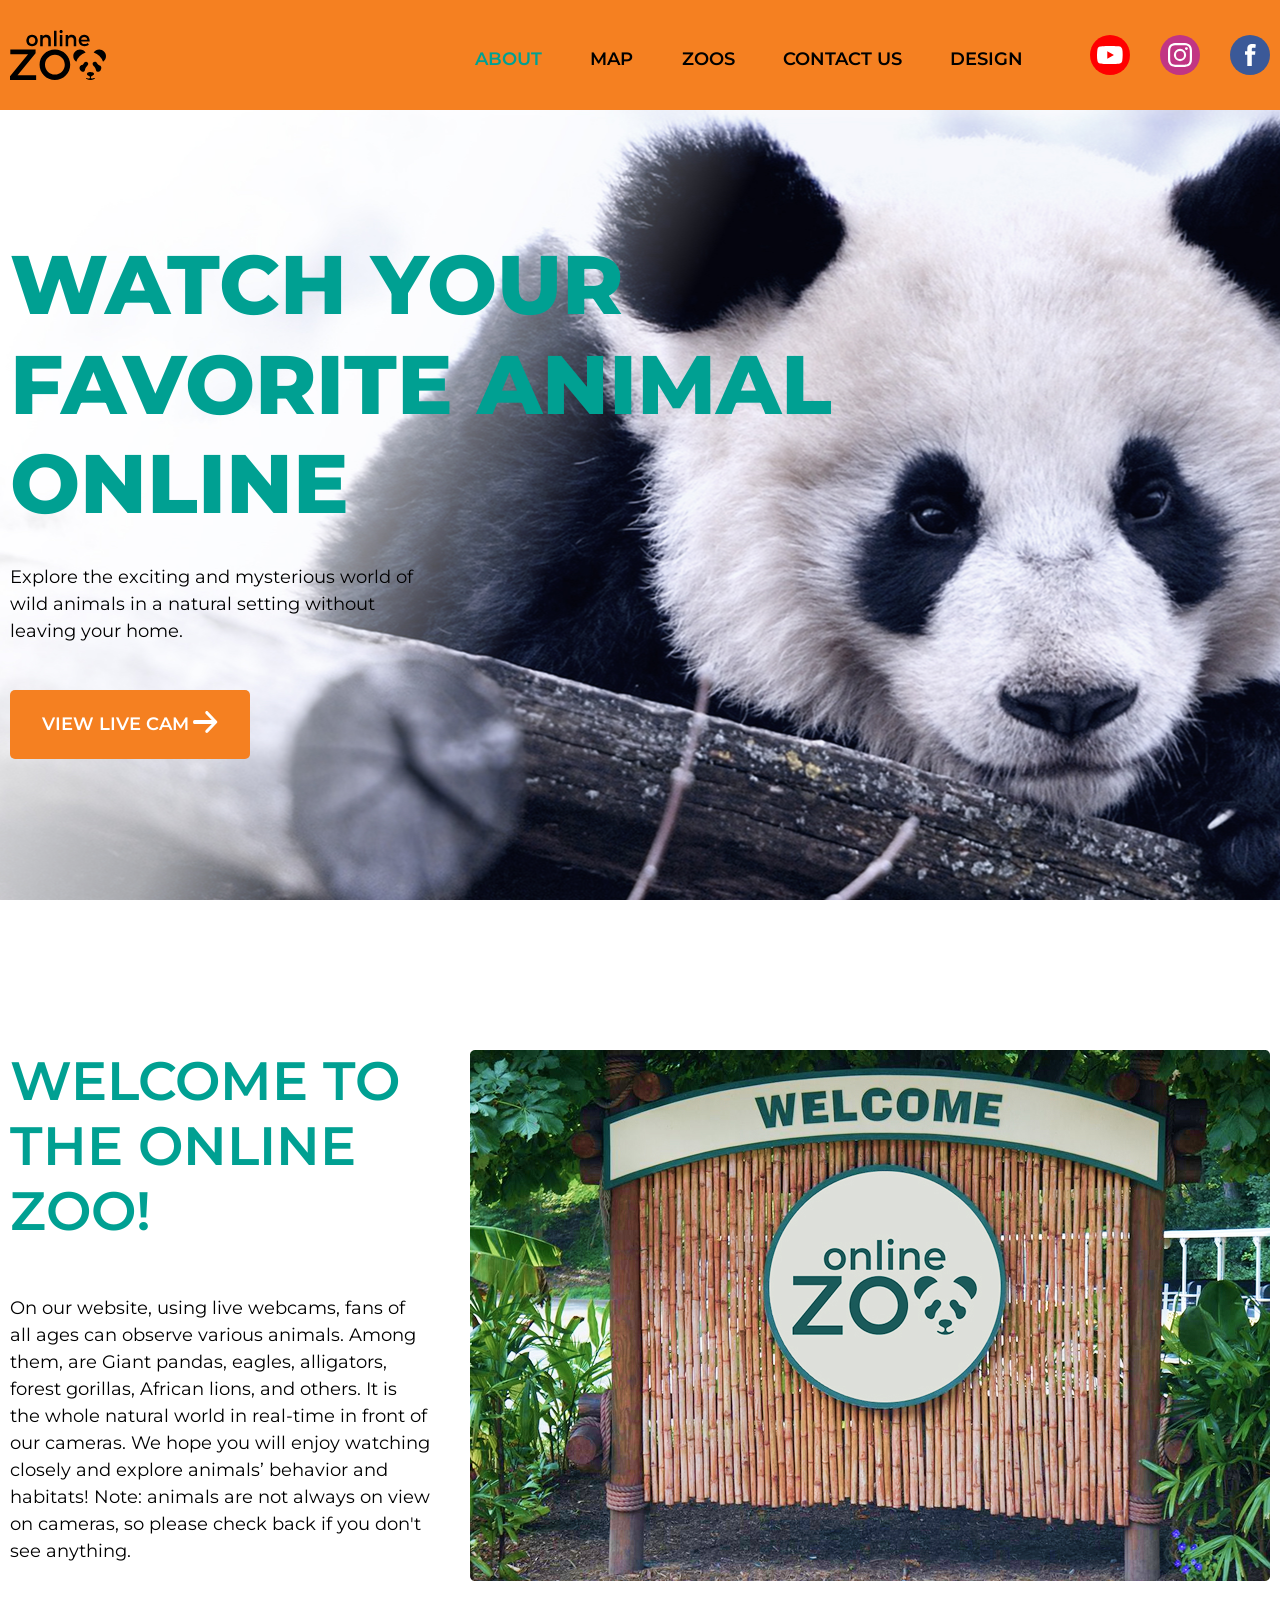
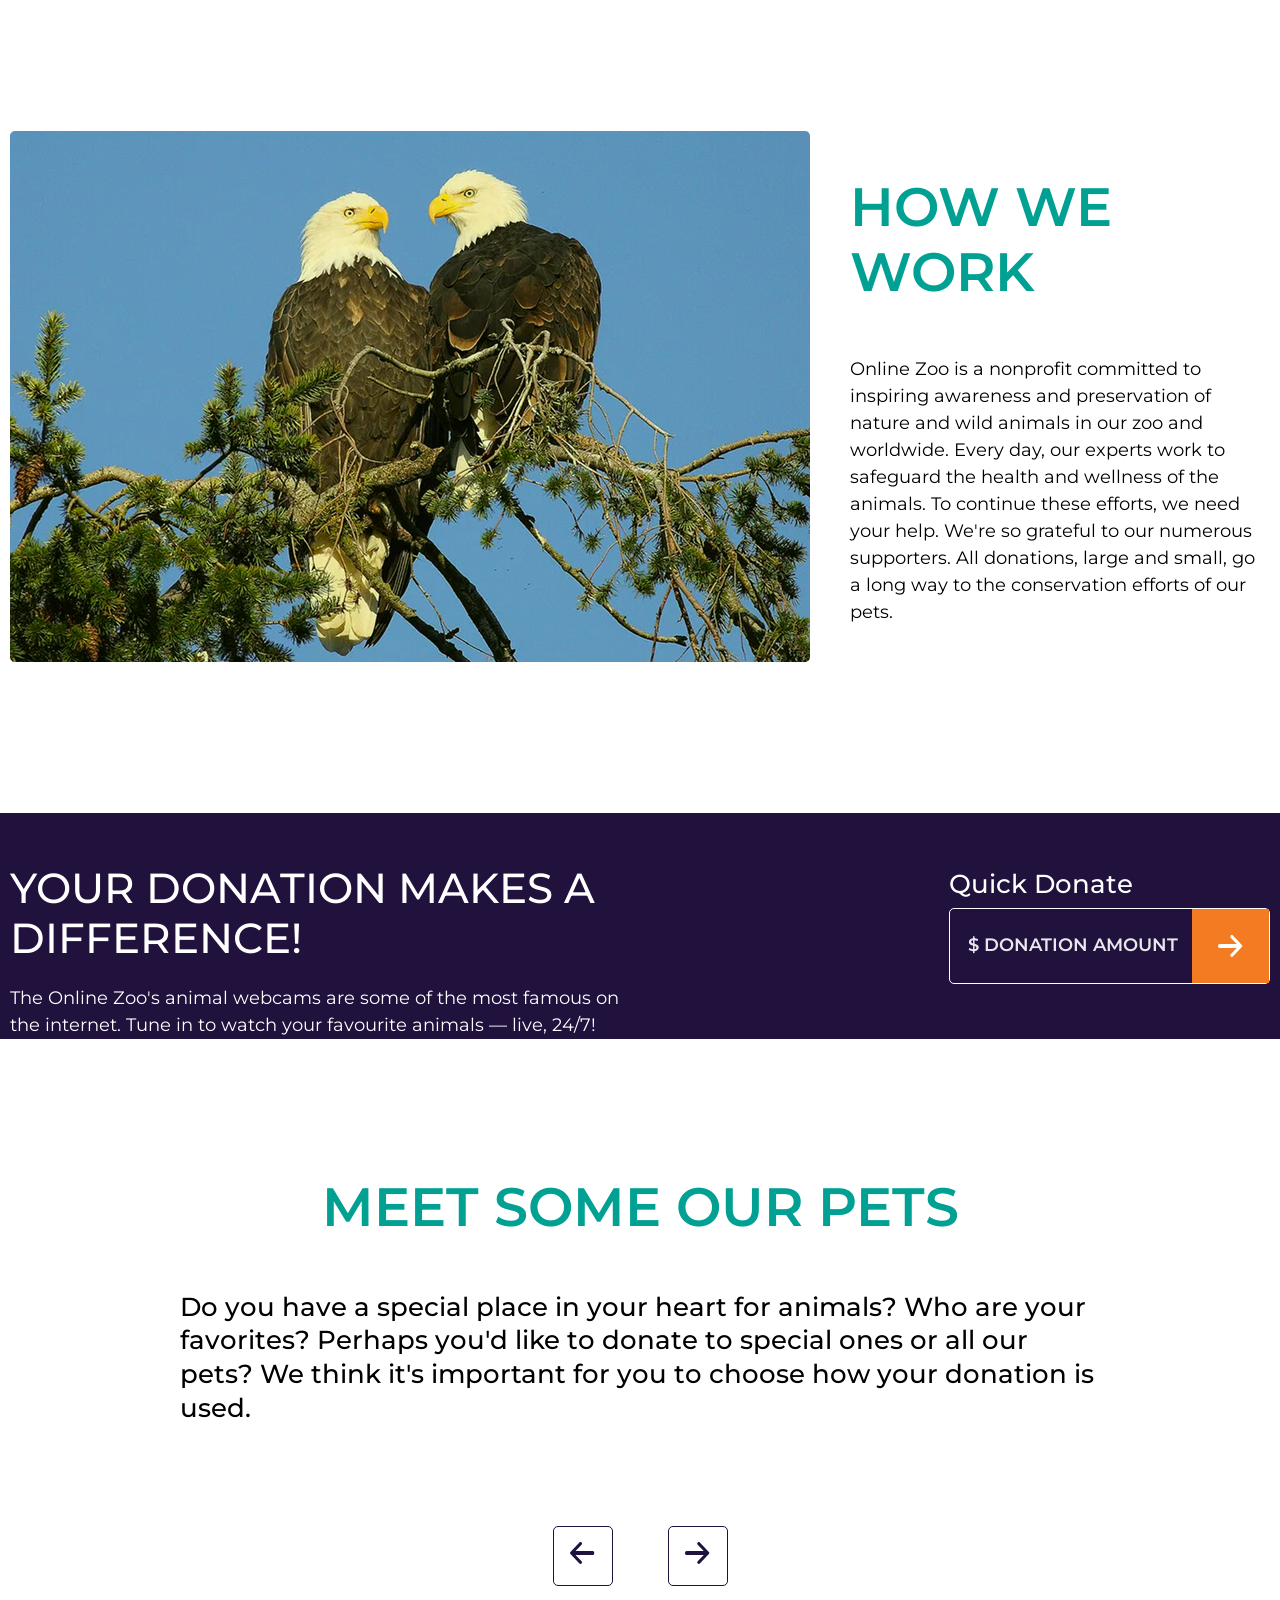
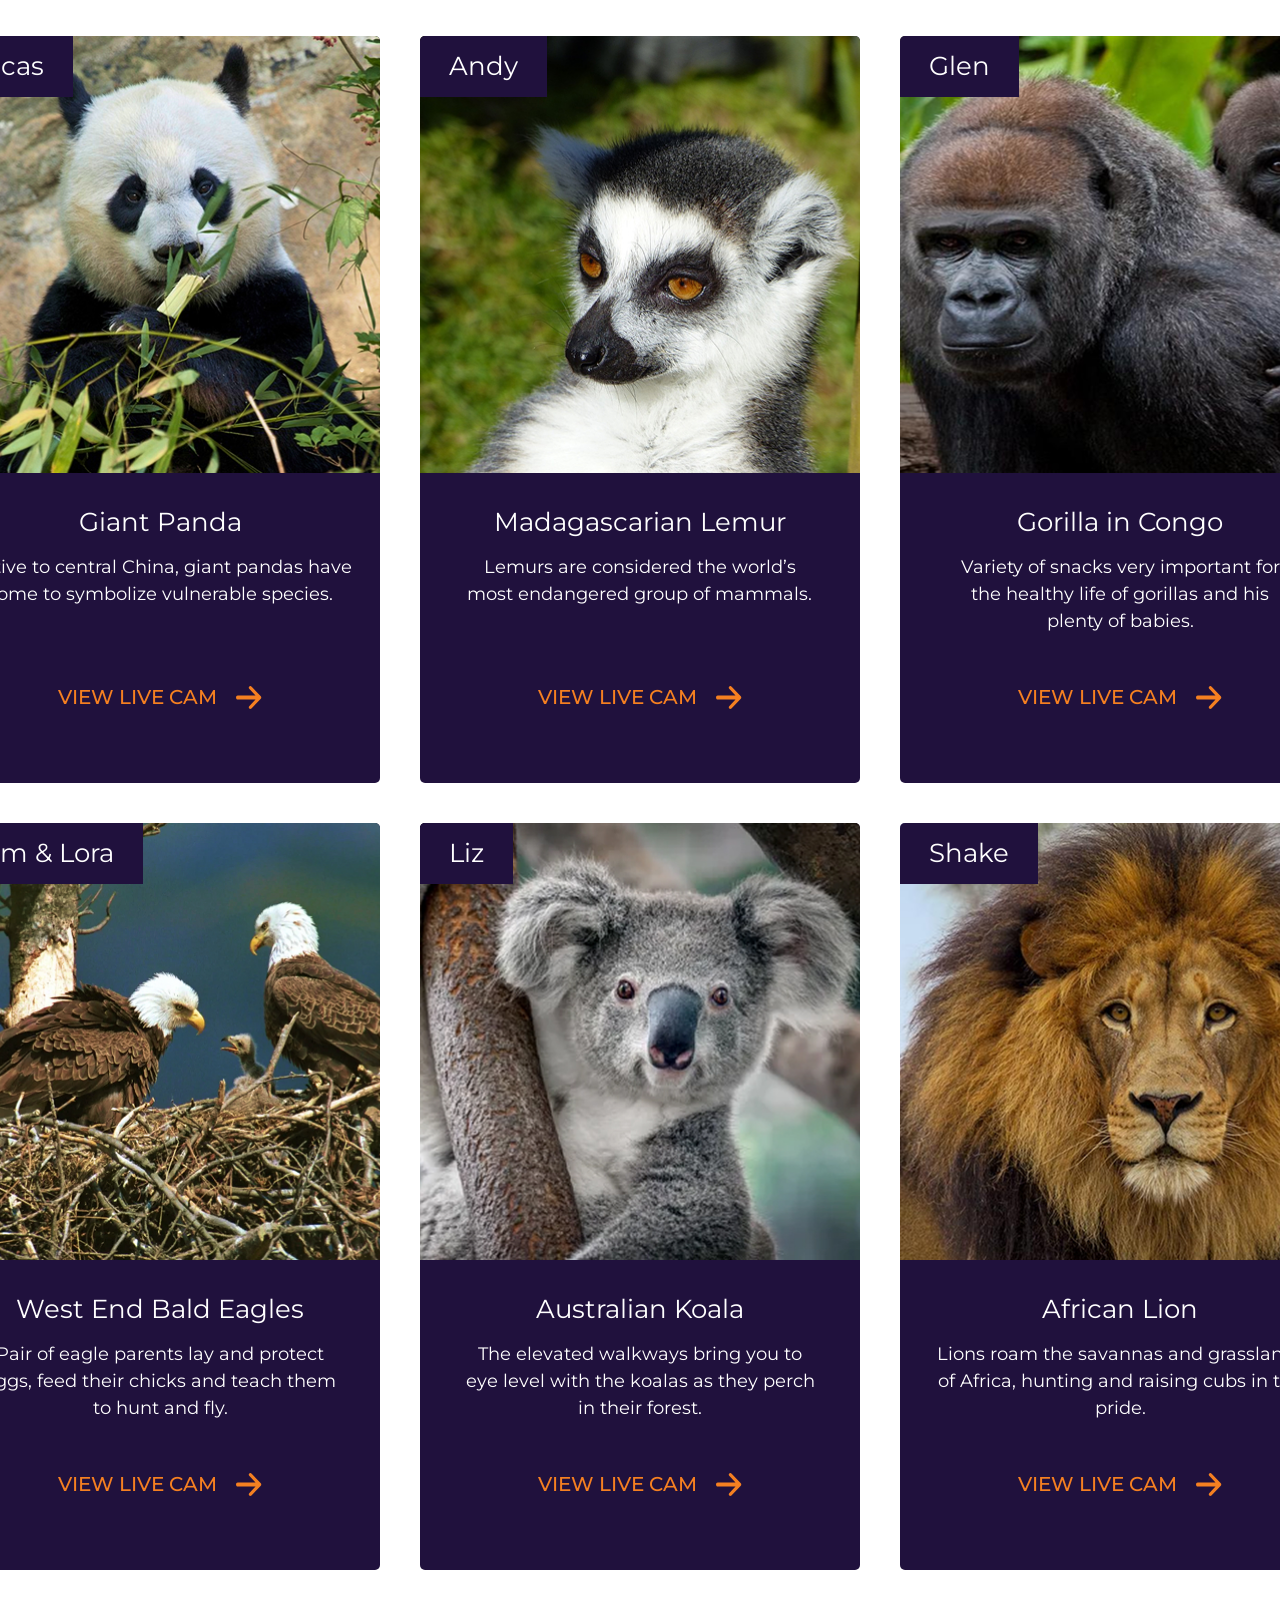
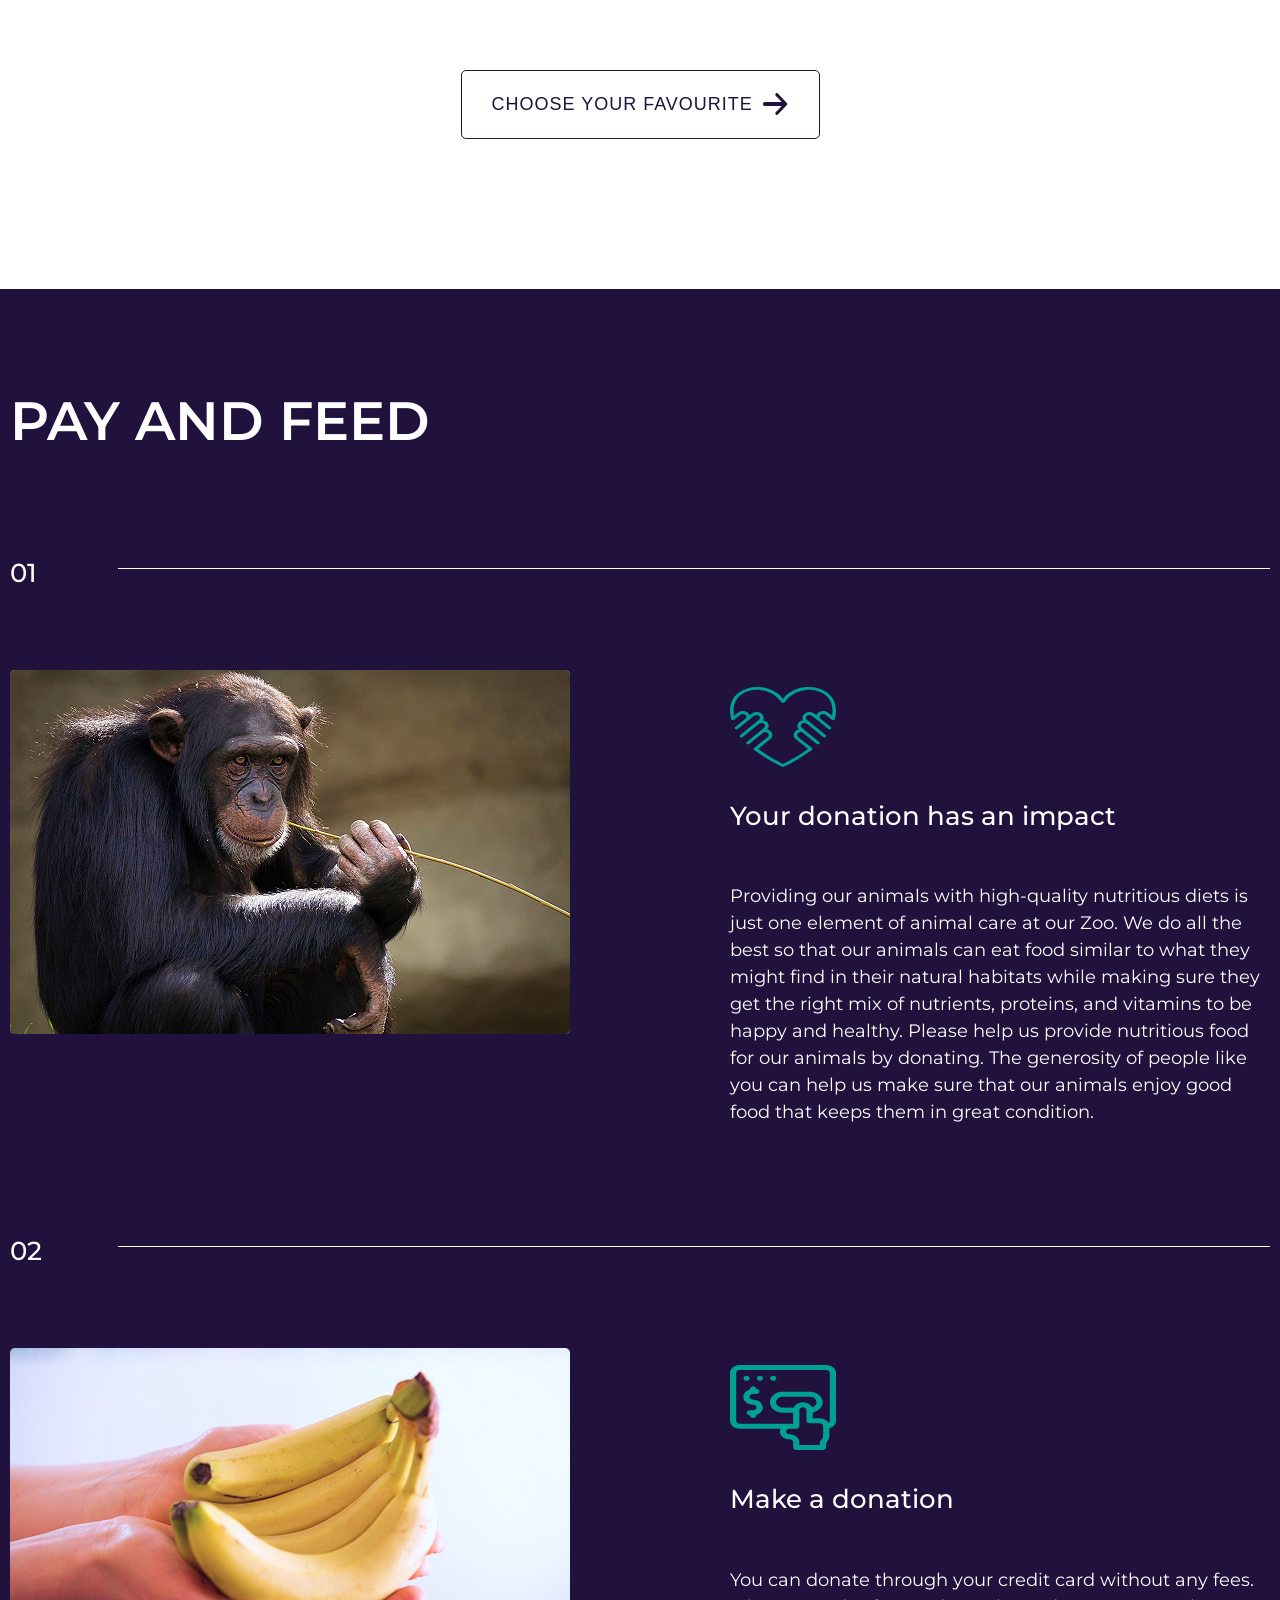
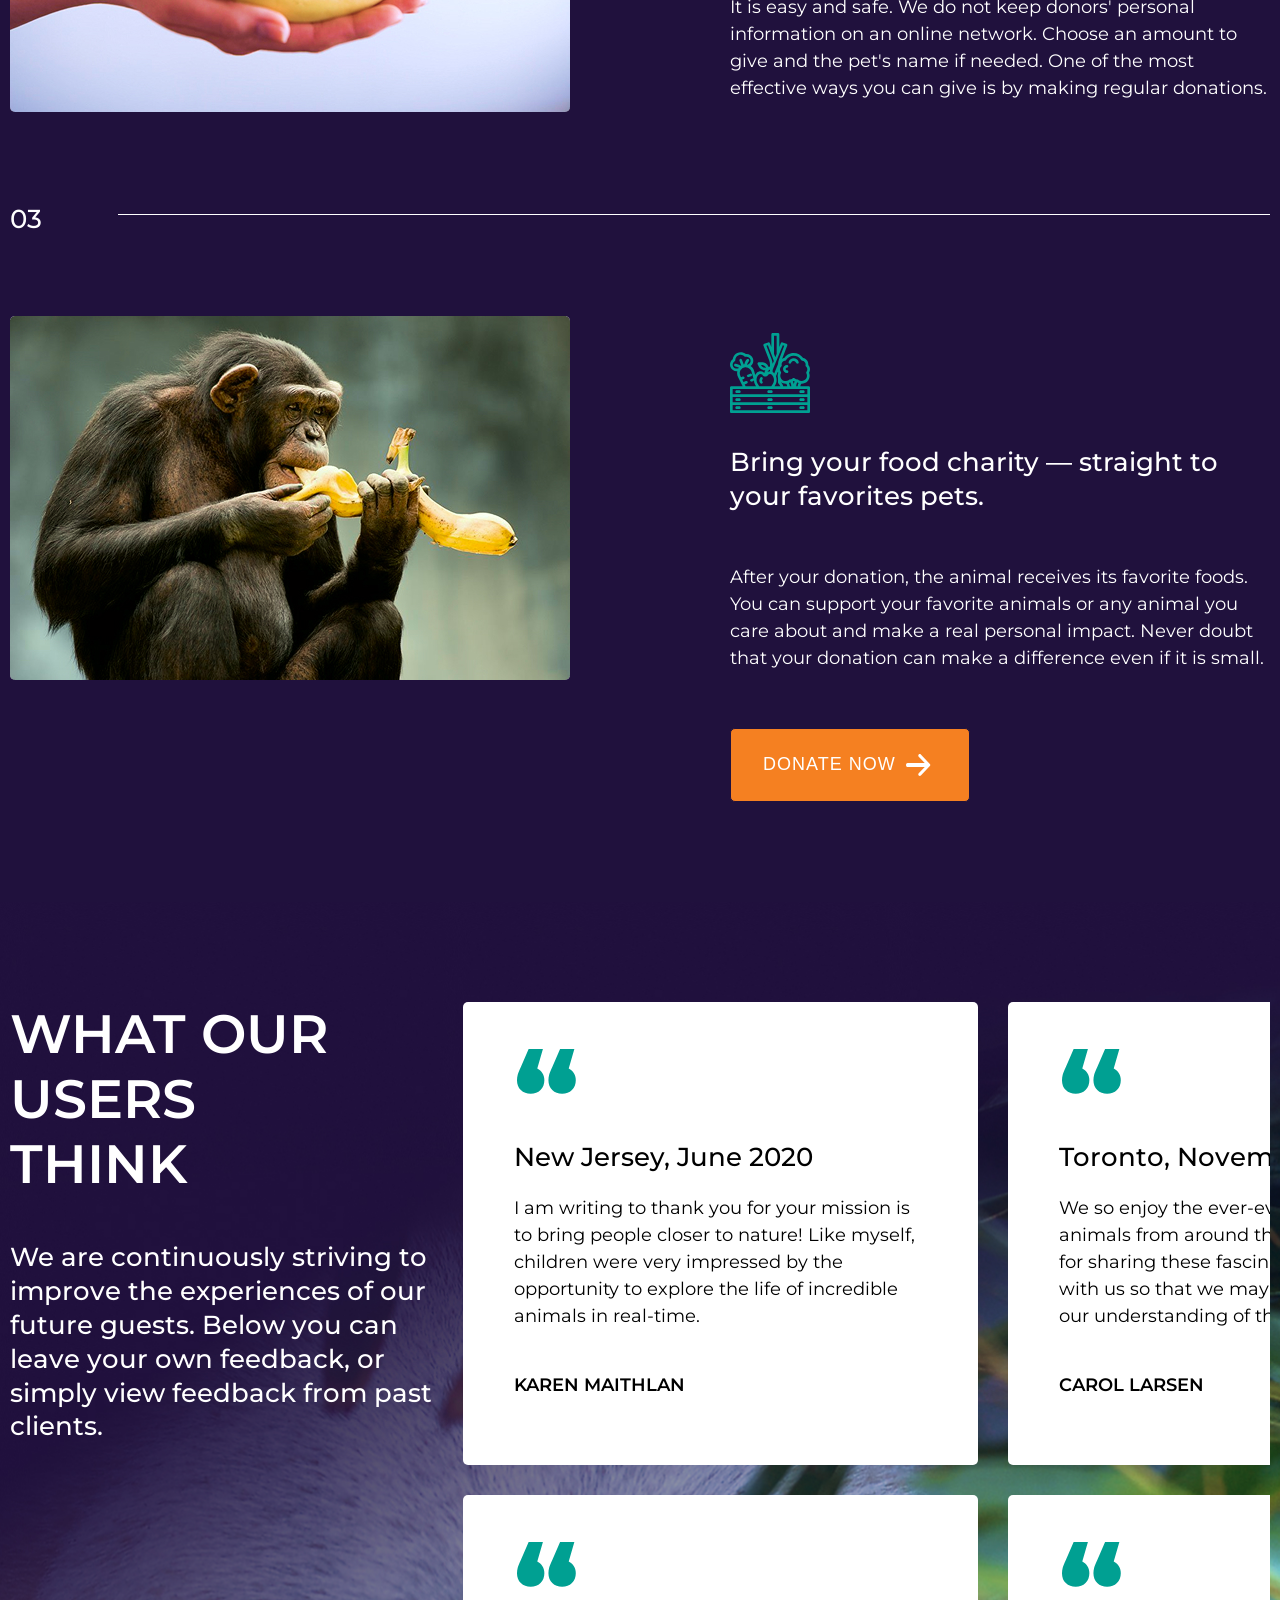
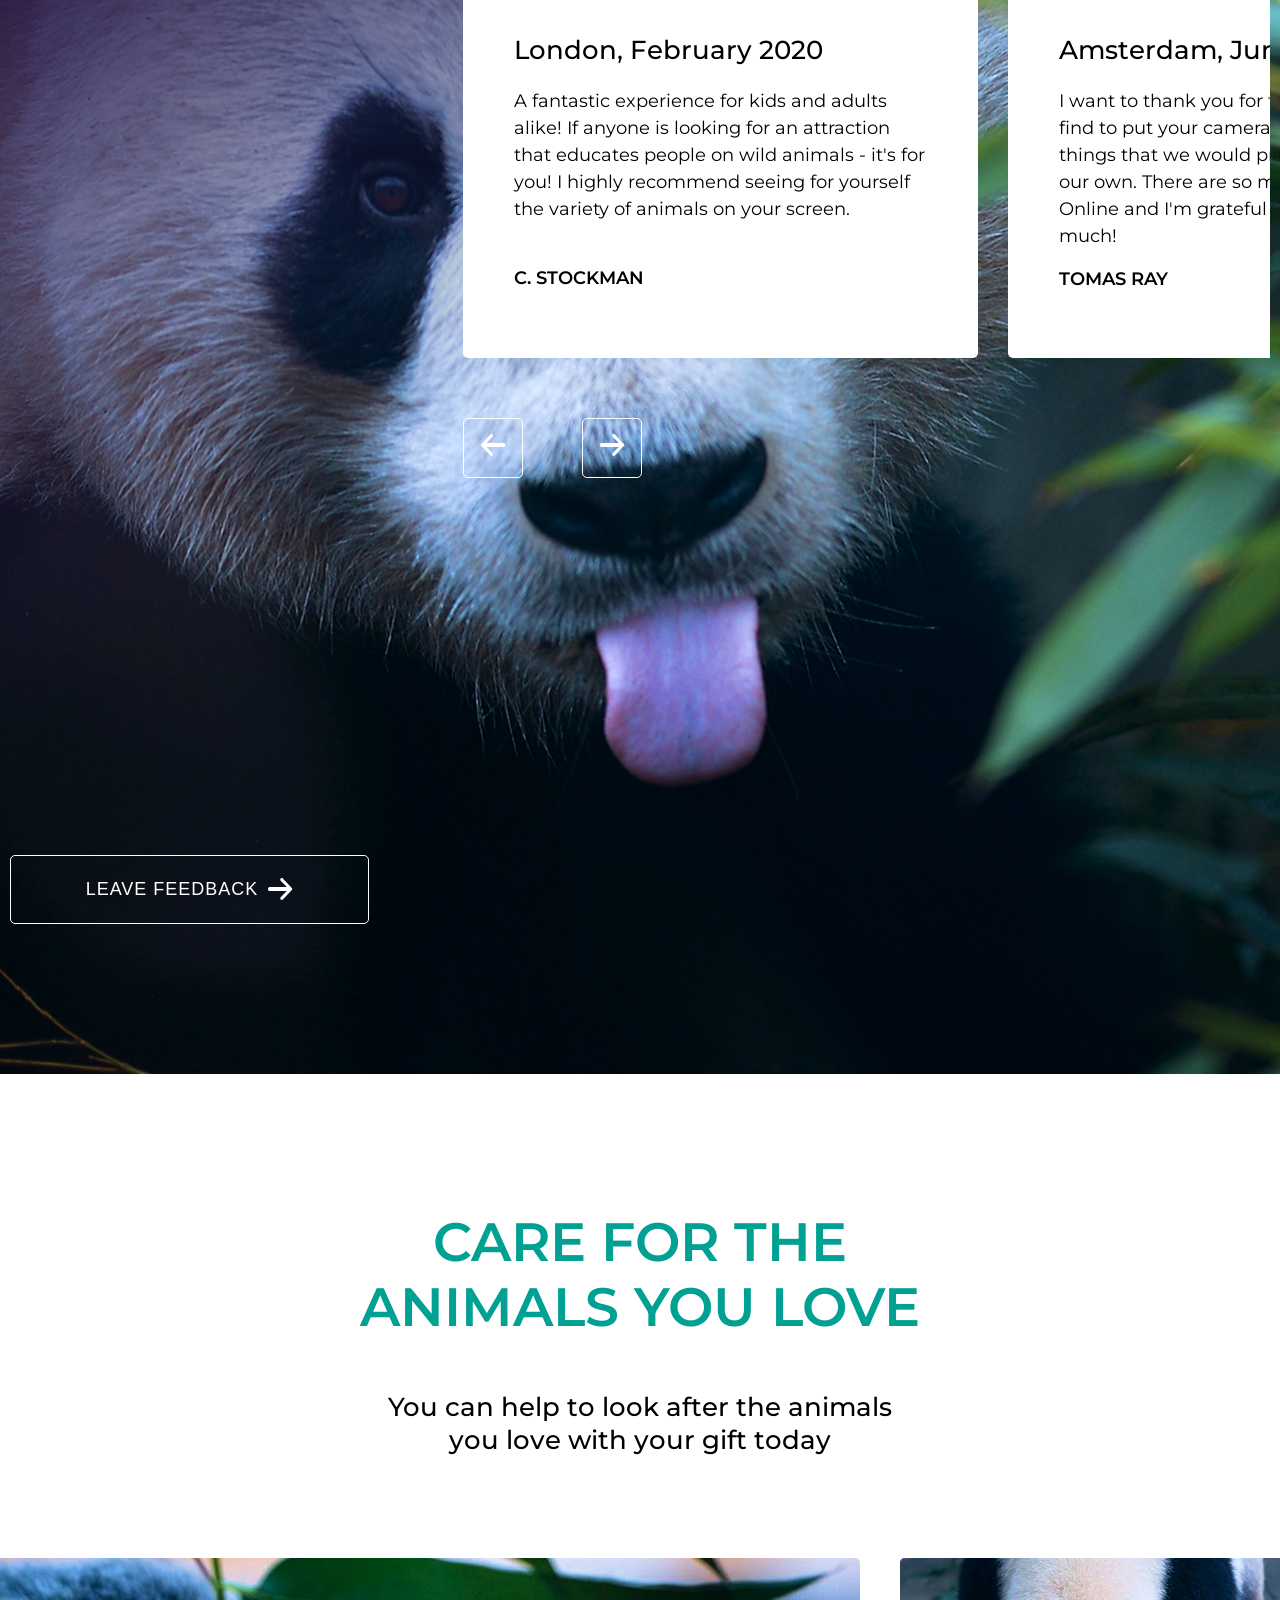
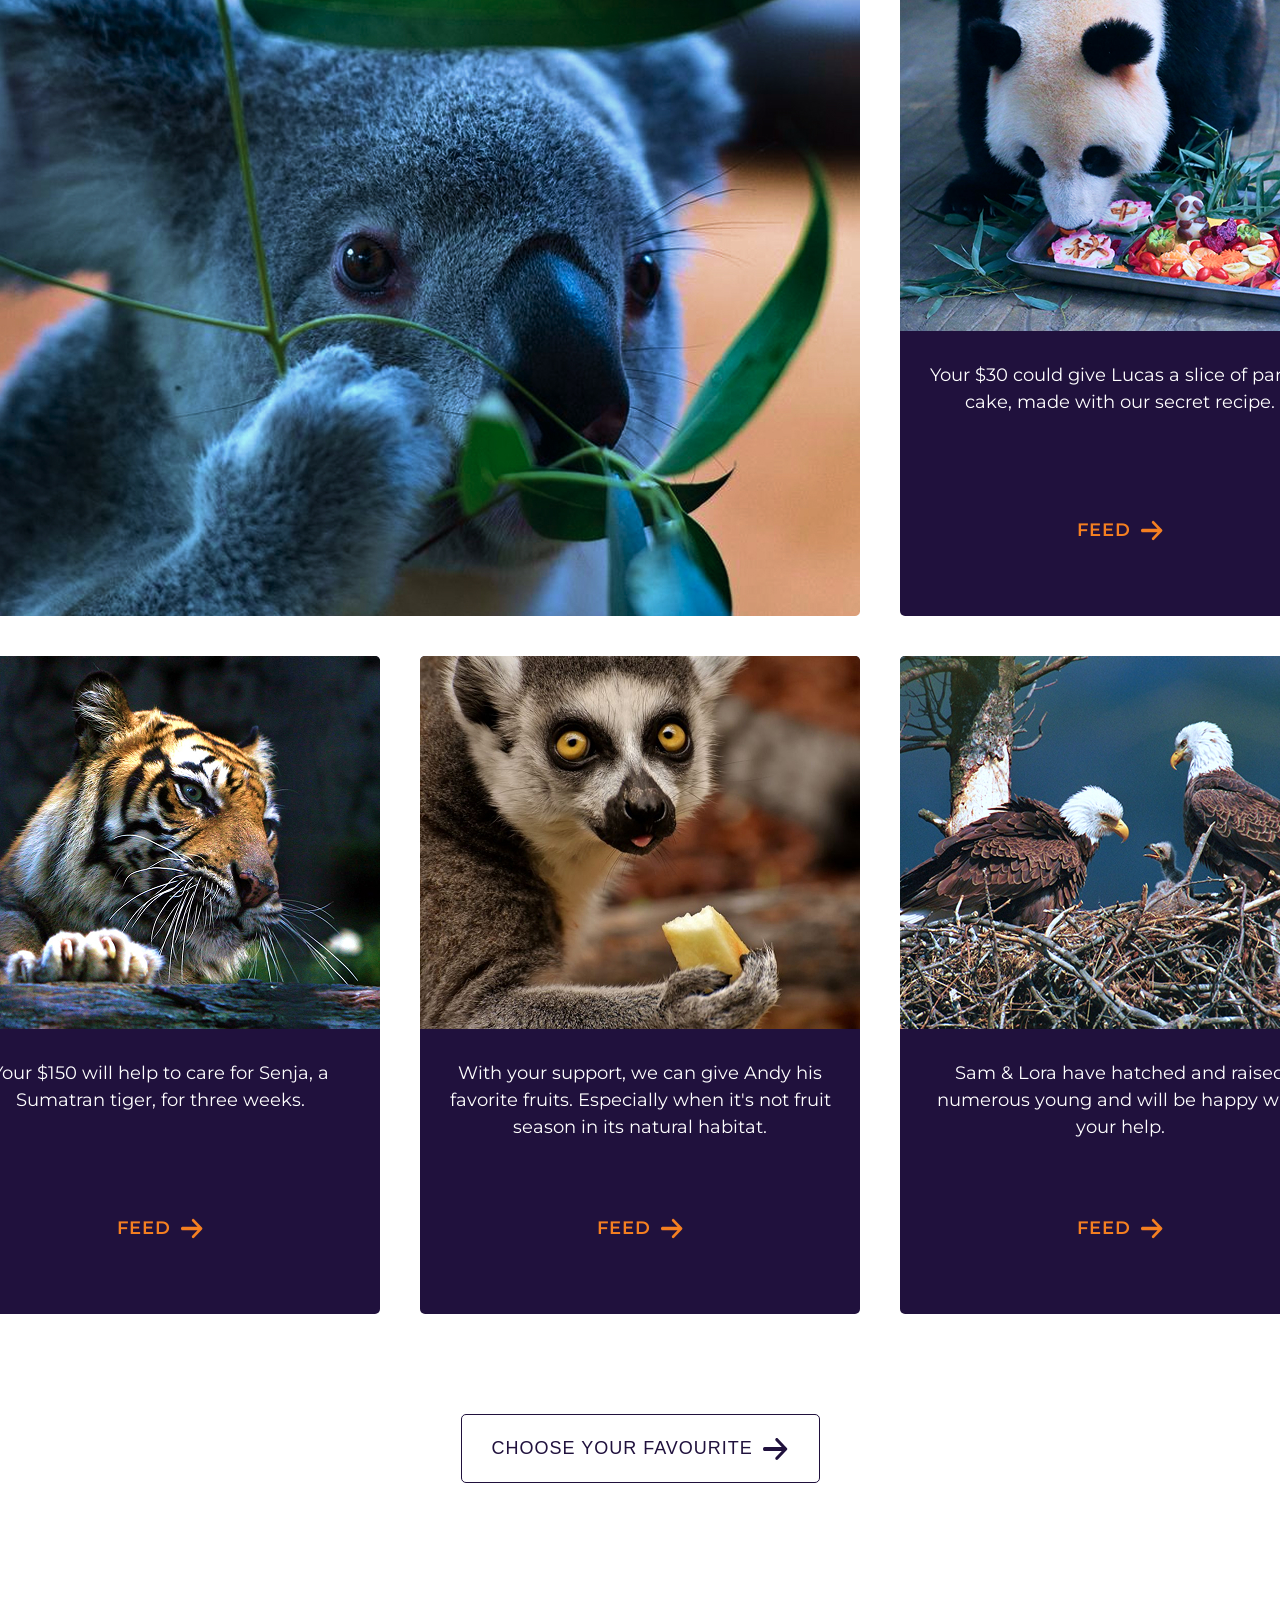
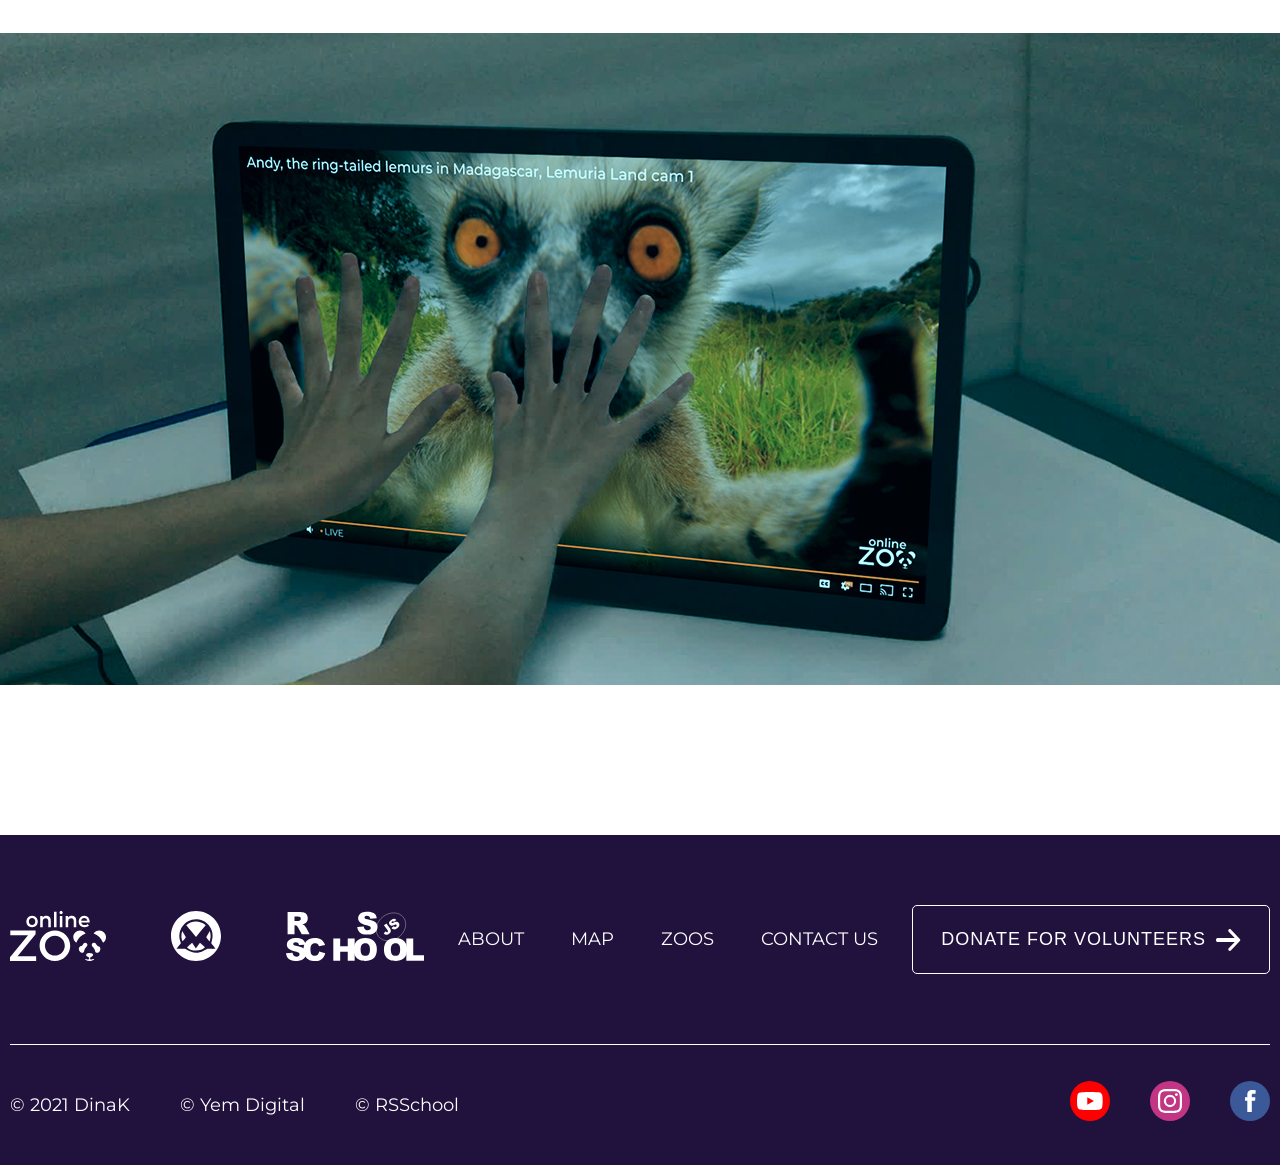
==== commit 19166b75: "fix: bug fix button elment replased on span, the grid card is a link by itself." ====
--- a/online-zoo/pages/landing/index.html
+++ b/online-zoo/pages/landing/index.html
@@ -66,25 +66,25 @@
               >
                 <img
                   class="socials__list-img"
-                  src="/online-zoo/assets/icons/youtube.svg"
+                  src="../../assets/icons/youtube.svg"
                   alt="Youtube icon"
                 />
               </a>
             </li>
             <li class="socials__list-item">
-              <a href="#" class="socials__list-link">
+              <a href="https://www.instagram.com/" class="socials__list-link">
                 <img
                   class="socials__list-img"
-                  src="/online-zoo/assets/icons/instagram.svg"
+                  src="../../assets/icons/instagram.svg"
                   alt="Instagram icon"
                 />
               </a>
             </li>
             <li class="socials__list-item">
-              <a href="#" class="socials__list-link">
+              <a href="https://www.facebook.com/" class="socials__list-link">
                 <img
                   class="socials__list-img"
-                  src="/online-zoo/assets/icons/facebook.svg"
+                  src="../../assets/icons/facebook.svg"
                   alt="Facebook icon"
                 />
               </a>
@@ -273,7 +273,7 @@
                       <span class="card__name-tag">Lucas</span>
                     </div>
                     <div class="card-content">
-                      <h4 class="card-content__heading">Giant Panda</h4>
+                      <h3 class="card-content__heading">Giant Panda</h3>
                       <p class="card-content__text">
                         Native to central China, giant pandas have come to
                         symbolize vulnerable species.
@@ -602,9 +602,9 @@
                     alt="icon with heart symbol in hands"
                     class="pay-feed__list-content"
                   />
-                  <h4 class="pay-feed__list-heading">
+                  <h3 class="pay-feed__list-heading">
                     Your donation has an impact
-                  </h4>
+                  </h3>
                   <p class="pay-feed__list-text">
                     Providing our animals with high-quality nutritious diets is
                     just one element of animal care at our Zoo. We do all the
@@ -714,7 +714,7 @@
                   <div class="user-think__card">
                     <div class="user-think__card-content">
                       <blockquote class="blockquote">
-                        <time class="blockquote__time" datatime="2020-06-01"
+                        <time class="blockquote__time" datetime="2020-06-01"
                           >New Jersey, June 2020
                         </time>
                         <p class="blockquote__text">
@@ -730,7 +730,7 @@
                   <div class="user-think__card">
                     <div class="user-think__card-content">
                       <blockquote class="blockquote">
-                        <time class="blockquote__time" datatime="2020-11-01"
+                        <time class="blockquote__time" datetime="2020-11-01"
                           >Toronto, November 2020
                         </time>
                         <p class="blockquote__text">
@@ -747,7 +747,7 @@
                   <div class="user-think__card">
                     <div class="user-think__card-content">
                       <blockquote class="blockquote">
-                        <time class="blockquote__time" datatime="2020-06-01"
+                        <time class="blockquote__time" datetime="2020-06-01"
                           >New Jersey, June 2020
                         </time>
                         <p class="blockquote__text">
@@ -763,7 +763,7 @@
                   <div class="user-think__card">
                     <div class="user-think__card-content">
                       <blockquote class="blockquote">
-                        <time class="blockquote__time" datatime="2020-11-01"
+                        <time class="blockquote__time" datetime="2020-11-01"
                           >Toronto, November 2020
                         </time>
                         <p class="blockquote__text">
@@ -782,7 +782,7 @@
                   <div class="user-think__card">
                     <div class="user-think__card-content">
                       <blockquote class="blockquote">
-                        <time class="blockquote__time" datatime="2020-02-01"
+                        <time class="blockquote__time" datetime="2020-02-01"
                           >London, February 2020
                         </time>
                         <p class="blockquote__text">
@@ -799,7 +799,7 @@
                   <div class="user-think__card">
                     <div class="user-think__card-content">
                       <blockquote class="blockquote">
-                        <time class="blockquote__time" datatime="2020-06-01"
+                        <time class="blockquote__time" datetime="2020-06-01"
                           >Amsterdam, June 2020
                         </time>
                         <p class="blockquote__text blockquote__text--style">
@@ -939,28 +939,30 @@
                     background-image: url(../../assets/images/CAL_Panda.jpg);
                   "
                 ></div>
-                <p class="care-animals__grid-text">
-                  Your $30 could give Lucas a slice of panda cake, made with our
-                  secret recipe.
-                </p>
-                <button class="care-animals__btn" type="button">
-                  feed
-                  <svg
-                    class="card-content__svg"
-                    width="26"
-                    height="23"
-                    viewBox="0 0 25 22"
-                    fill="none"
-                    xmlns="http://www.w3.org/2000/svg"
-                  >
-                    <path
-                      fill-rule="evenodd"
-                      clip-rule="evenodd"
-                      d="M13.2098 0.119971C13.0277 0.199174 12.8622 0.315255 12.7229 0.461565C12.5833 0.607505 12.4725 0.780876 12.397 0.971748C12.3214 1.16262 12.2825 1.36724 12.2825 1.57389C12.2825 1.78055 12.3214 1.98517 12.397 2.17604C12.4725 2.36691 12.5833 2.54028 12.7229 2.68622L18.7506 9H1.6C1.17565 9 0.768688 9.21071 0.468629 9.58579C0.168571 9.96086 0 10.4696 0 11C0 11.5304 0.168571 12.0391 0.468629 12.4142C0.768688 12.7893 1.17565 13 1.6 13H18.7514L12.7229 19.3146C12.4414 19.6096 12.2833 20.0097 12.2833 20.4269C12.2833 20.8441 12.4414 21.2443 12.7229 21.5393C13.0045 21.8343 13.3863 22 13.7845 22C14.1826 22 14.5645 21.8343 14.846 21.5393L23.842 12.1127C23.9816 11.9668 24.0924 11.7934 24.168 11.6026C24.2436 11.4117 24.2825 11.2071 24.2825 11.0004C24.2825 10.7938 24.2436 10.5891 24.168 10.3983C24.0924 10.2074 23.9816 10.034 23.842 9.88808L14.846 0.461565C14.7067 0.315255 14.5413 0.199174 14.3591 0.119971C14.177 0.0407677 13.9817 0 13.7845 0C13.5873 0 13.392 0.0407677 13.2098 0.119971Z"
-                      fill="#f58021"
-                    ></path>
-                  </svg>
-                </button>
+                <div class="care-animals__content">
+                  <p class="care-animals__grid-text">
+                    Your $30 could give Lucas a slice of panda cake, made with
+                    our secret recipe.
+                  </p>
+                  <span class="care-animals__btn">
+                    feed
+                    <svg
+                      class="card-content__svg"
+                      width="26"
+                      height="23"
+                      viewBox="0 0 25 22"
+                      fill="none"
+                      xmlns="http://www.w3.org/2000/svg"
+                    >
+                      <path
+                        fill-rule="evenodd"
+                        clip-rule="evenodd"
+                        d="M13.2098 0.119971C13.0277 0.199174 12.8622 0.315255 12.7229 0.461565C12.5833 0.607505 12.4725 0.780876 12.397 0.971748C12.3214 1.16262 12.2825 1.36724 12.2825 1.57389C12.2825 1.78055 12.3214 1.98517 12.397 2.17604C12.4725 2.36691 12.5833 2.54028 12.7229 2.68622L18.7506 9H1.6C1.17565 9 0.768688 9.21071 0.468629 9.58579C0.168571 9.96086 0 10.4696 0 11C0 11.5304 0.168571 12.0391 0.468629 12.4142C0.768688 12.7893 1.17565 13 1.6 13H18.7514L12.7229 19.3146C12.4414 19.6096 12.2833 20.0097 12.2833 20.4269C12.2833 20.8441 12.4414 21.2443 12.7229 21.5393C13.0045 21.8343 13.3863 22 13.7845 22C14.1826 22 14.5645 21.8343 14.846 21.5393L23.842 12.1127C23.9816 11.9668 24.0924 11.7934 24.168 11.6026C24.2436 11.4117 24.2825 11.2071 24.2825 11.0004C24.2825 10.7938 24.2436 10.5891 24.168 10.3983C24.0924 10.2074 23.9816 10.034 23.842 9.88808L14.846 0.461565C14.7067 0.315255 14.5413 0.199174 14.3591 0.119971C14.177 0.0407677 13.9817 0 13.7845 0C13.5873 0 13.392 0.0407677 13.2098 0.119971Z"
+                        fill="#f58021"
+                      ></path>
+                    </svg>
+                  </span>
+                </div>
               </a>
 
               <a href="#" class="care-animals__grid-card">
@@ -970,28 +972,30 @@
                     background-image: url(../../assets/images/CAL_Tiger.jpg);
                   "
                 ></div>
-                <p class="care-animals__grid-text">
-                  Your $150 will help to care for Senja, a Sumatran tiger, for
-                  three weeks.
-                </p>
-                <button class="care-animals__btn" type="button">
-                  feed
-                  <svg
-                    class="card-content__svg"
-                    width="26"
-                    height="23"
-                    viewBox="0 0 25 22"
-                    fill="none"
-                    xmlns="http://www.w3.org/2000/svg"
-                  >
-                    <path
-                      fill-rule="evenodd"
-                      clip-rule="evenodd"
-                      d="M13.2098 0.119971C13.0277 0.199174 12.8622 0.315255 12.7229 0.461565C12.5833 0.607505 12.4725 0.780876 12.397 0.971748C12.3214 1.16262 12.2825 1.36724 12.2825 1.57389C12.2825 1.78055 12.3214 1.98517 12.397 2.17604C12.4725 2.36691 12.5833 2.54028 12.7229 2.68622L18.7506 9H1.6C1.17565 9 0.768688 9.21071 0.468629 9.58579C0.168571 9.96086 0 10.4696 0 11C0 11.5304 0.168571 12.0391 0.468629 12.4142C0.768688 12.7893 1.17565 13 1.6 13H18.7514L12.7229 19.3146C12.4414 19.6096 12.2833 20.0097 12.2833 20.4269C12.2833 20.8441 12.4414 21.2443 12.7229 21.5393C13.0045 21.8343 13.3863 22 13.7845 22C14.1826 22 14.5645 21.8343 14.846 21.5393L23.842 12.1127C23.9816 11.9668 24.0924 11.7934 24.168 11.6026C24.2436 11.4117 24.2825 11.2071 24.2825 11.0004C24.2825 10.7938 24.2436 10.5891 24.168 10.3983C24.0924 10.2074 23.9816 10.034 23.842 9.88808L14.846 0.461565C14.7067 0.315255 14.5413 0.199174 14.3591 0.119971C14.177 0.0407677 13.9817 0 13.7845 0C13.5873 0 13.392 0.0407677 13.2098 0.119971Z"
-                      fill="#f58021"
-                    ></path>
-                  </svg>
-                </button>
+                <div class="care-animals__content">
+                  <p class="care-animals__grid-text">
+                    Your $150 will help to care for Senja, a Sumatran tiger, for
+                    three weeks.
+                  </p>
+                  <span class="care-animals__btn">
+                    feed
+                    <svg
+                      class="card-content__svg"
+                      width="26"
+                      height="23"
+                      viewBox="0 0 25 22"
+                      fill="none"
+                      xmlns="http://www.w3.org/2000/svg"
+                    >
+                      <path
+                        fill-rule="evenodd"
+                        clip-rule="evenodd"
+                        d="M13.2098 0.119971C13.0277 0.199174 12.8622 0.315255 12.7229 0.461565C12.5833 0.607505 12.4725 0.780876 12.397 0.971748C12.3214 1.16262 12.2825 1.36724 12.2825 1.57389C12.2825 1.78055 12.3214 1.98517 12.397 2.17604C12.4725 2.36691 12.5833 2.54028 12.7229 2.68622L18.7506 9H1.6C1.17565 9 0.768688 9.21071 0.468629 9.58579C0.168571 9.96086 0 10.4696 0 11C0 11.5304 0.168571 12.0391 0.468629 12.4142C0.768688 12.7893 1.17565 13 1.6 13H18.7514L12.7229 19.3146C12.4414 19.6096 12.2833 20.0097 12.2833 20.4269C12.2833 20.8441 12.4414 21.2443 12.7229 21.5393C13.0045 21.8343 13.3863 22 13.7845 22C14.1826 22 14.5645 21.8343 14.846 21.5393L23.842 12.1127C23.9816 11.9668 24.0924 11.7934 24.168 11.6026C24.2436 11.4117 24.2825 11.2071 24.2825 11.0004C24.2825 10.7938 24.2436 10.5891 24.168 10.3983C24.0924 10.2074 23.9816 10.034 23.842 9.88808L14.846 0.461565C14.7067 0.315255 14.5413 0.199174 14.3591 0.119971C14.177 0.0407677 13.9817 0 13.7845 0C13.5873 0 13.392 0.0407677 13.2098 0.119971Z"
+                        fill="#f58021"
+                      ></path>
+                    </svg>
+                  </span>
+                </div>
               </a>
               <a href="#" class="care-animals__grid-card">
                 <div
@@ -1000,28 +1004,31 @@
                     background-image: url(../../assets/images/CAL_Lemur.jpg);
                   "
                 ></div>
-                <p class="care-animals__grid-text">
-                  With your support, we can give Andy his favorite fruits.
-                  Especially when it's not fruit season in its natural habitat.
-                </p>
-                <button class="care-animals__btn" type="button">
-                  feed
-                  <svg
-                    class="card-content__svg"
-                    width="26"
-                    height="23"
-                    viewBox="0 0 25 22"
-                    fill="none"
-                    xmlns="http://www.w3.org/2000/svg"
-                  >
-                    <path
-                      fill-rule="evenodd"
-                      clip-rule="evenodd"
-                      d="M13.2098 0.119971C13.0277 0.199174 12.8622 0.315255 12.7229 0.461565C12.5833 0.607505 12.4725 0.780876 12.397 0.971748C12.3214 1.16262 12.2825 1.36724 12.2825 1.57389C12.2825 1.78055 12.3214 1.98517 12.397 2.17604C12.4725 2.36691 12.5833 2.54028 12.7229 2.68622L18.7506 9H1.6C1.17565 9 0.768688 9.21071 0.468629 9.58579C0.168571 9.96086 0 10.4696 0 11C0 11.5304 0.168571 12.0391 0.468629 12.4142C0.768688 12.7893 1.17565 13 1.6 13H18.7514L12.7229 19.3146C12.4414 19.6096 12.2833 20.0097 12.2833 20.4269C12.2833 20.8441 12.4414 21.2443 12.7229 21.5393C13.0045 21.8343 13.3863 22 13.7845 22C14.1826 22 14.5645 21.8343 14.846 21.5393L23.842 12.1127C23.9816 11.9668 24.0924 11.7934 24.168 11.6026C24.2436 11.4117 24.2825 11.2071 24.2825 11.0004C24.2825 10.7938 24.2436 10.5891 24.168 10.3983C24.0924 10.2074 23.9816 10.034 23.842 9.88808L14.846 0.461565C14.7067 0.315255 14.5413 0.199174 14.3591 0.119971C14.177 0.0407677 13.9817 0 13.7845 0C13.5873 0 13.392 0.0407677 13.2098 0.119971Z"
-                      fill="#f58021"
-                    ></path>
-                  </svg>
-                </button>
+                <div class="care-animals__content">
+                  <p class="care-animals__grid-text">
+                    With your support, we can give Andy his favorite fruits.
+                    Especially when it's not fruit season in its natural
+                    habitat.
+                  </p>
+                  <span class="care-animals__btn">
+                    feed
+                    <svg
+                      class="card-content__svg"
+                      width="26"
+                      height="23"
+                      viewBox="0 0 25 22"
+                      fill="none"
+                      xmlns="http://www.w3.org/2000/svg"
+                    >
+                      <path
+                        fill-rule="evenodd"
+                        clip-rule="evenodd"
+                        d="M13.2098 0.119971C13.0277 0.199174 12.8622 0.315255 12.7229 0.461565C12.5833 0.607505 12.4725 0.780876 12.397 0.971748C12.3214 1.16262 12.2825 1.36724 12.2825 1.57389C12.2825 1.78055 12.3214 1.98517 12.397 2.17604C12.4725 2.36691 12.5833 2.54028 12.7229 2.68622L18.7506 9H1.6C1.17565 9 0.768688 9.21071 0.468629 9.58579C0.168571 9.96086 0 10.4696 0 11C0 11.5304 0.168571 12.0391 0.468629 12.4142C0.768688 12.7893 1.17565 13 1.6 13H18.7514L12.7229 19.3146C12.4414 19.6096 12.2833 20.0097 12.2833 20.4269C12.2833 20.8441 12.4414 21.2443 12.7229 21.5393C13.0045 21.8343 13.3863 22 13.7845 22C14.1826 22 14.5645 21.8343 14.846 21.5393L23.842 12.1127C23.9816 11.9668 24.0924 11.7934 24.168 11.6026C24.2436 11.4117 24.2825 11.2071 24.2825 11.0004C24.2825 10.7938 24.2436 10.5891 24.168 10.3983C24.0924 10.2074 23.9816 10.034 23.842 9.88808L14.846 0.461565C14.7067 0.315255 14.5413 0.199174 14.3591 0.119971C14.177 0.0407677 13.9817 0 13.7845 0C13.5873 0 13.392 0.0407677 13.2098 0.119971Z"
+                        fill="#f58021"
+                      ></path>
+                    </svg>
+                  </span>
+                </div>
               </a>
               <a href="#" class="care-animals__grid-card">
                 <div
@@ -1030,28 +1037,30 @@
                     background-image: url(../../assets/images/CAL_Eagles.jpg);
                   "
                 ></div>
-                <p class="care-animals__grid-text">
-                  Sam & Lora have hatched and raised numerous young and will be
-                  happy with your help.
-                </p>
-                <button class="care-animals__btn" type="button">
-                  feed
-                  <svg
-                    class="card-content__svg"
-                    width="26"
-                    height="23"
-                    viewBox="0 0 25 22"
-                    fill="none"
-                    xmlns="http://www.w3.org/2000/svg"
-                  >
-                    <path
-                      fill-rule="evenodd"
-                      clip-rule="evenodd"
-                      d="M13.2098 0.119971C13.0277 0.199174 12.8622 0.315255 12.7229 0.461565C12.5833 0.607505 12.4725 0.780876 12.397 0.971748C12.3214 1.16262 12.2825 1.36724 12.2825 1.57389C12.2825 1.78055 12.3214 1.98517 12.397 2.17604C12.4725 2.36691 12.5833 2.54028 12.7229 2.68622L18.7506 9H1.6C1.17565 9 0.768688 9.21071 0.468629 9.58579C0.168571 9.96086 0 10.4696 0 11C0 11.5304 0.168571 12.0391 0.468629 12.4142C0.768688 12.7893 1.17565 13 1.6 13H18.7514L12.7229 19.3146C12.4414 19.6096 12.2833 20.0097 12.2833 20.4269C12.2833 20.8441 12.4414 21.2443 12.7229 21.5393C13.0045 21.8343 13.3863 22 13.7845 22C14.1826 22 14.5645 21.8343 14.846 21.5393L23.842 12.1127C23.9816 11.9668 24.0924 11.7934 24.168 11.6026C24.2436 11.4117 24.2825 11.2071 24.2825 11.0004C24.2825 10.7938 24.2436 10.5891 24.168 10.3983C24.0924 10.2074 23.9816 10.034 23.842 9.88808L14.846 0.461565C14.7067 0.315255 14.5413 0.199174 14.3591 0.119971C14.177 0.0407677 13.9817 0 13.7845 0C13.5873 0 13.392 0.0407677 13.2098 0.119971Z"
-                      fill="#f58021"
-                    ></path>
-                  </svg>
-                </button>
+                <div class="care-animals__content">
+                  <p class="care-animals__grid-text">
+                    Sam & Lora have hatched and raised numerous young and will
+                    be happy with your help.
+                  </p>
+                  <span class="care-animals__btn">
+                    feed
+                    <svg
+                      class="card-content__svg"
+                      width="26"
+                      height="23"
+                      viewBox="0 0 25 22"
+                      fill="none"
+                      xmlns="http://www.w3.org/2000/svg"
+                    >
+                      <path
+                        fill-rule="evenodd"
+                        clip-rule="evenodd"
+                        d="M13.2098 0.119971C13.0277 0.199174 12.8622 0.315255 12.7229 0.461565C12.5833 0.607505 12.4725 0.780876 12.397 0.971748C12.3214 1.16262 12.2825 1.36724 12.2825 1.57389C12.2825 1.78055 12.3214 1.98517 12.397 2.17604C12.4725 2.36691 12.5833 2.54028 12.7229 2.68622L18.7506 9H1.6C1.17565 9 0.768688 9.21071 0.468629 9.58579C0.168571 9.96086 0 10.4696 0 11C0 11.5304 0.168571 12.0391 0.468629 12.4142C0.768688 12.7893 1.17565 13 1.6 13H18.7514L12.7229 19.3146C12.4414 19.6096 12.2833 20.0097 12.2833 20.4269C12.2833 20.8441 12.4414 21.2443 12.7229 21.5393C13.0045 21.8343 13.3863 22 13.7845 22C14.1826 22 14.5645 21.8343 14.846 21.5393L23.842 12.1127C23.9816 11.9668 24.0924 11.7934 24.168 11.6026C24.2436 11.4117 24.2825 11.2071 24.2825 11.0004C24.2825 10.7938 24.2436 10.5891 24.168 10.3983C24.0924 10.2074 23.9816 10.034 23.842 9.88808L14.846 0.461565C14.7067 0.315255 14.5413 0.199174 14.3591 0.119971C14.177 0.0407677 13.9817 0 13.7845 0C13.5873 0 13.392 0.0407677 13.2098 0.119971Z"
+                        fill="#f58021"
+                      ></path>
+                    </svg>
+                  </span>
+                </div>
               </a>
             </div>
             <button
@@ -1178,16 +1187,20 @@
               >
                 <img
                   class="socials__list-img"
-                  src="/online-zoo/assets/icons/youtube.svg"
+                  src="../../assets/icons/youtube.svg"
                   alt="Youtube icon"
                 />
               </a>
             </li>
             <li class="socials__list-item">
-              <a href="#" class="socials__list-link">
+              <a
+                href="https://www.instagram.com
+"
+                class="socials__list-link"
+              >
                 <img
                   class="socials__list-img"
-                  src="/online-zoo/assets/icons/instagram.svg"
+                  src="../../assets/icons/instagram.svg"
                   alt="Instagram icon"
                 />
               </a>
@@ -1196,7 +1209,7 @@
               <a href="#" class="socials__list-link">
                 <img
                   class="socials__list-img"
-                  src="/online-zoo/assets/icons/facebook.svg"
+                  src="../../assets/icons/facebook.svg"
                   alt="Facebook icon"
                 />
               </a>
@@ -1205,6 +1218,6 @@
         </div>
       </div>
     </footer>
-    <script src="../landing/script.js"></script>
+    <script src="script.js"></script>
   </body>
 </html>
--- a/online-zoo/pages/landing/style.css
+++ b/online-zoo/pages/landing/style.css
@@ -840,6 +840,12 @@
   text-align: center;
 }
 
+.care-animals__content{
+      display: flex;
+    flex-direction: column;
+    align-items: center;
+}
+
 .care-animals__text {
   max-width: 537px;
   text-align: center;
@@ -866,6 +872,7 @@
   grid-template-rows: auto 1fr auto;
   gap: 30px;
   justify-items: center;
+  position: relative;
 }
 
 .care-animals__grid-card-img {
@@ -904,6 +911,7 @@
   color: var(--secondary-text-color);
   max-width: 90%;
   line-height: 1.5;
+  flex-grow: 1  ;
 }
 
 .care-animals__grid-card-img {
@@ -929,7 +937,7 @@
   height: 74px;
   max-width: 142px;
   width: 100%;
-  margin-bottom: 49px;
+  margin-bottom: 19px;
 }
 
 .care-animals__btn:hover {
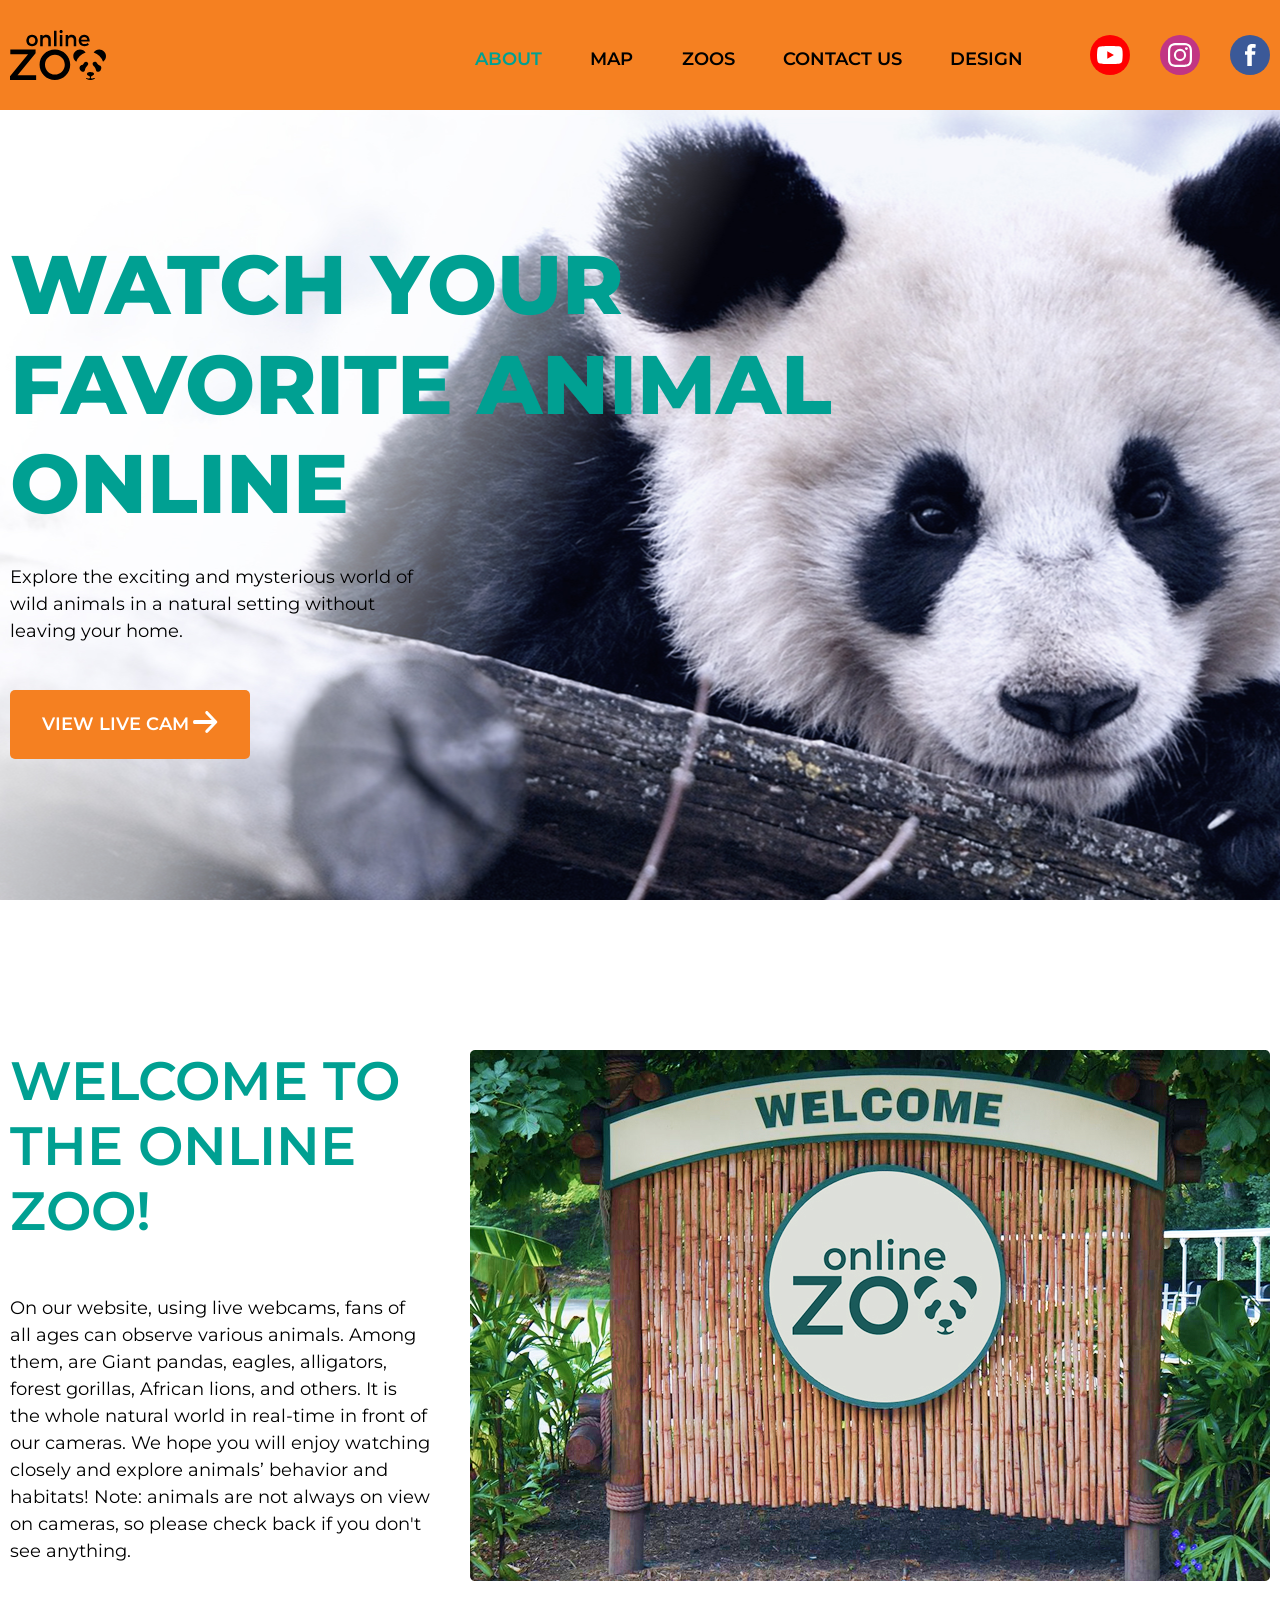
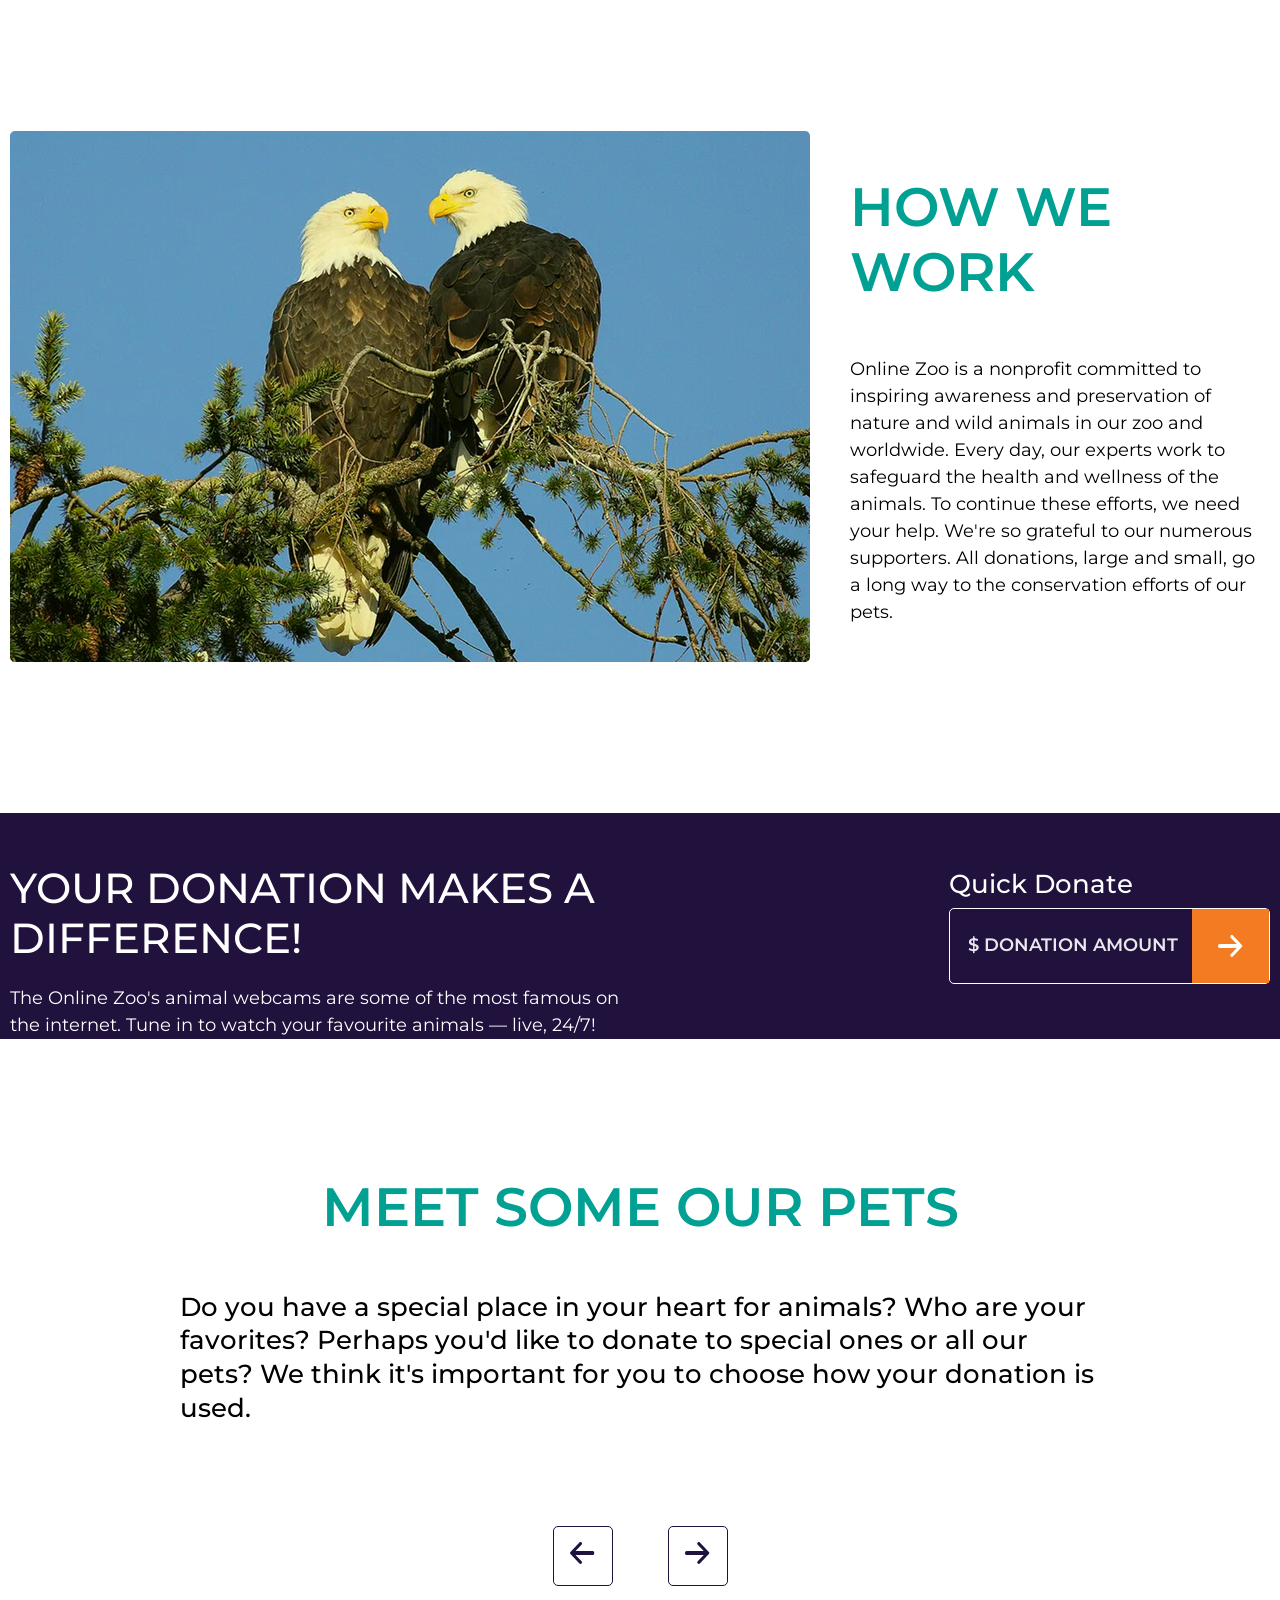
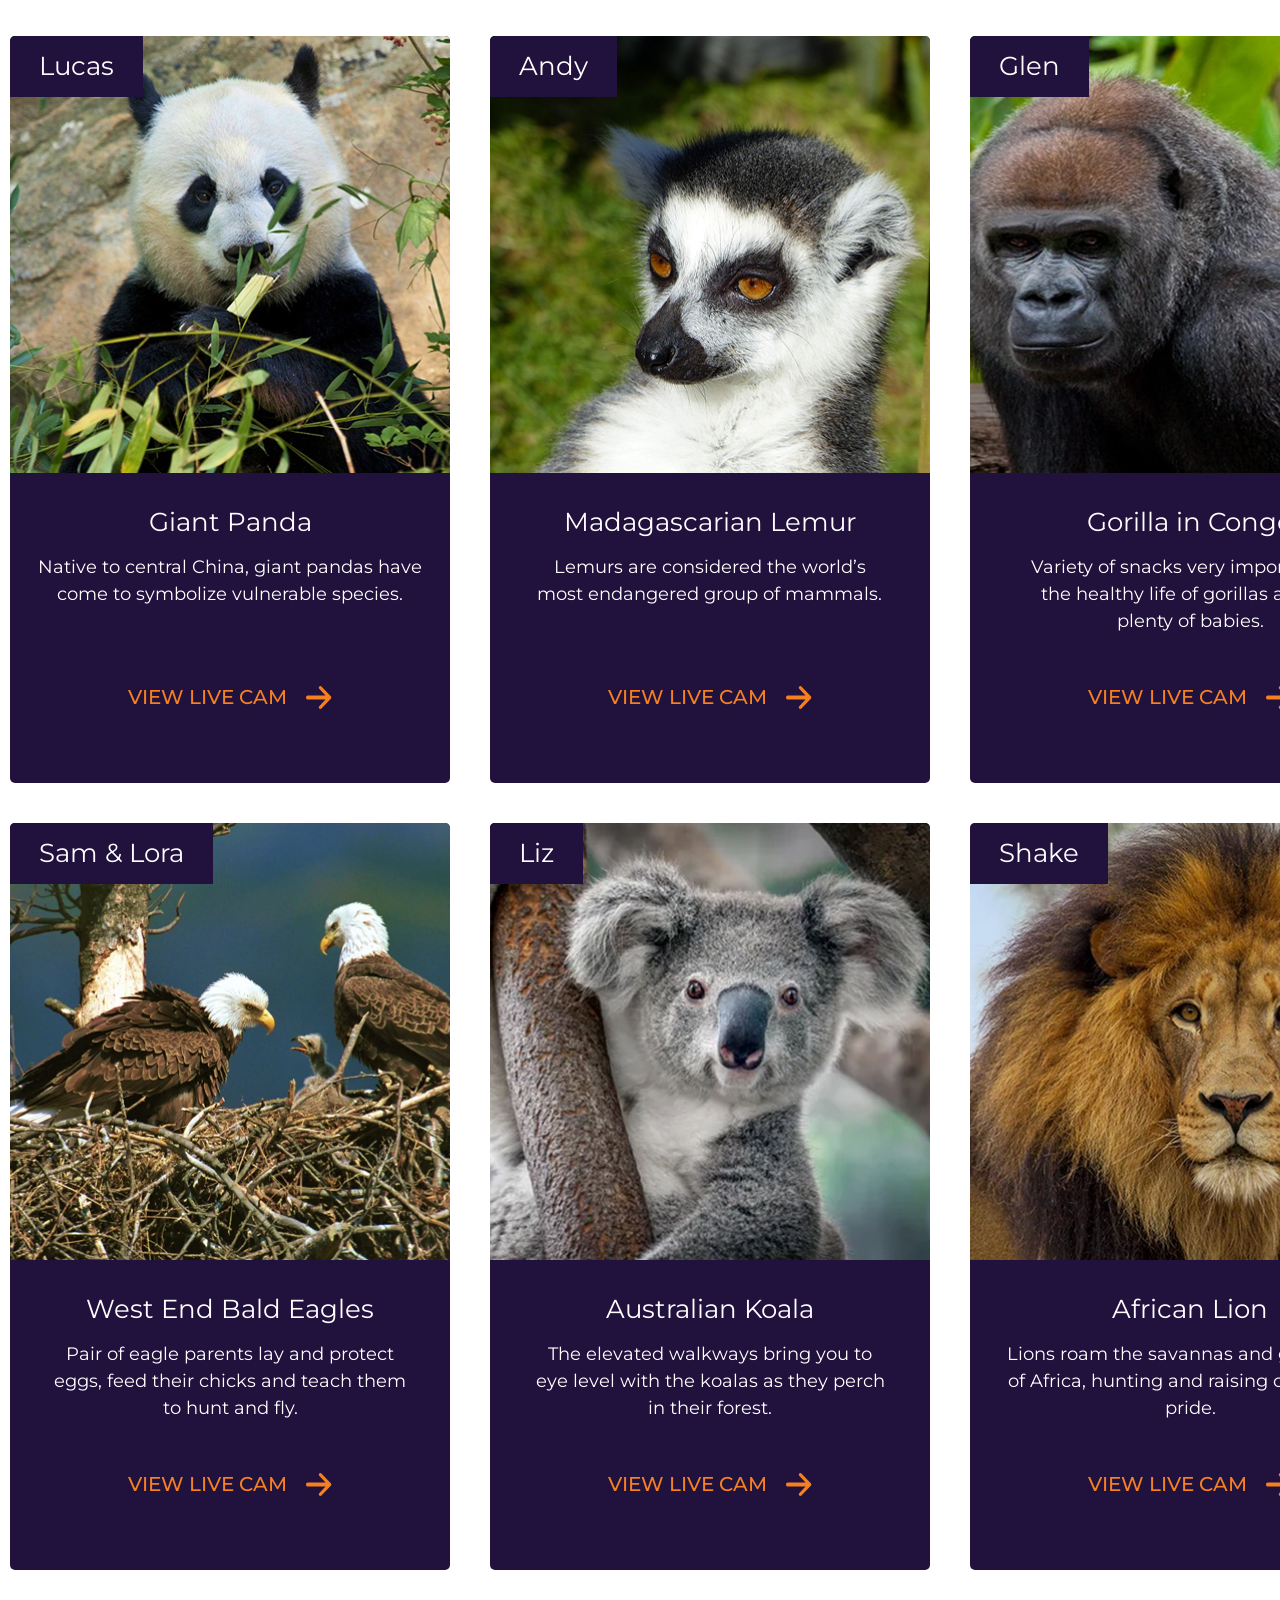
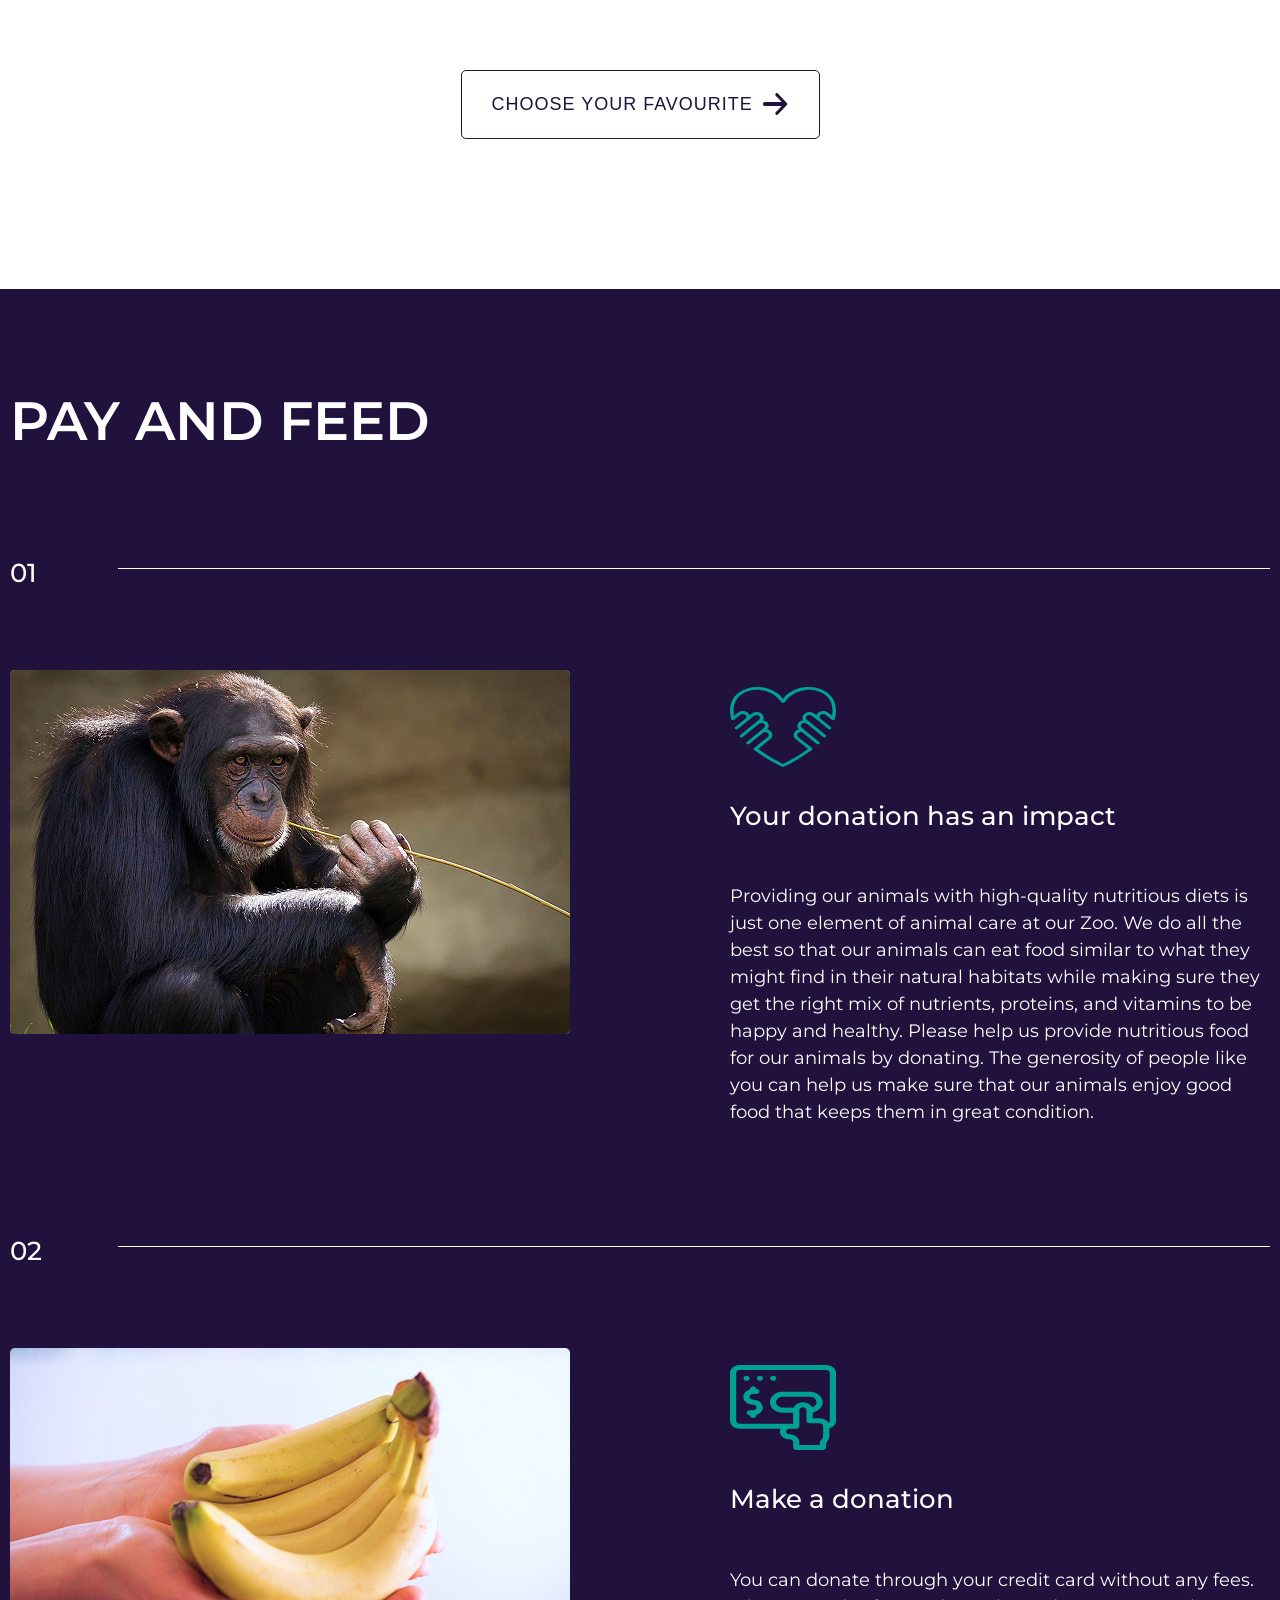
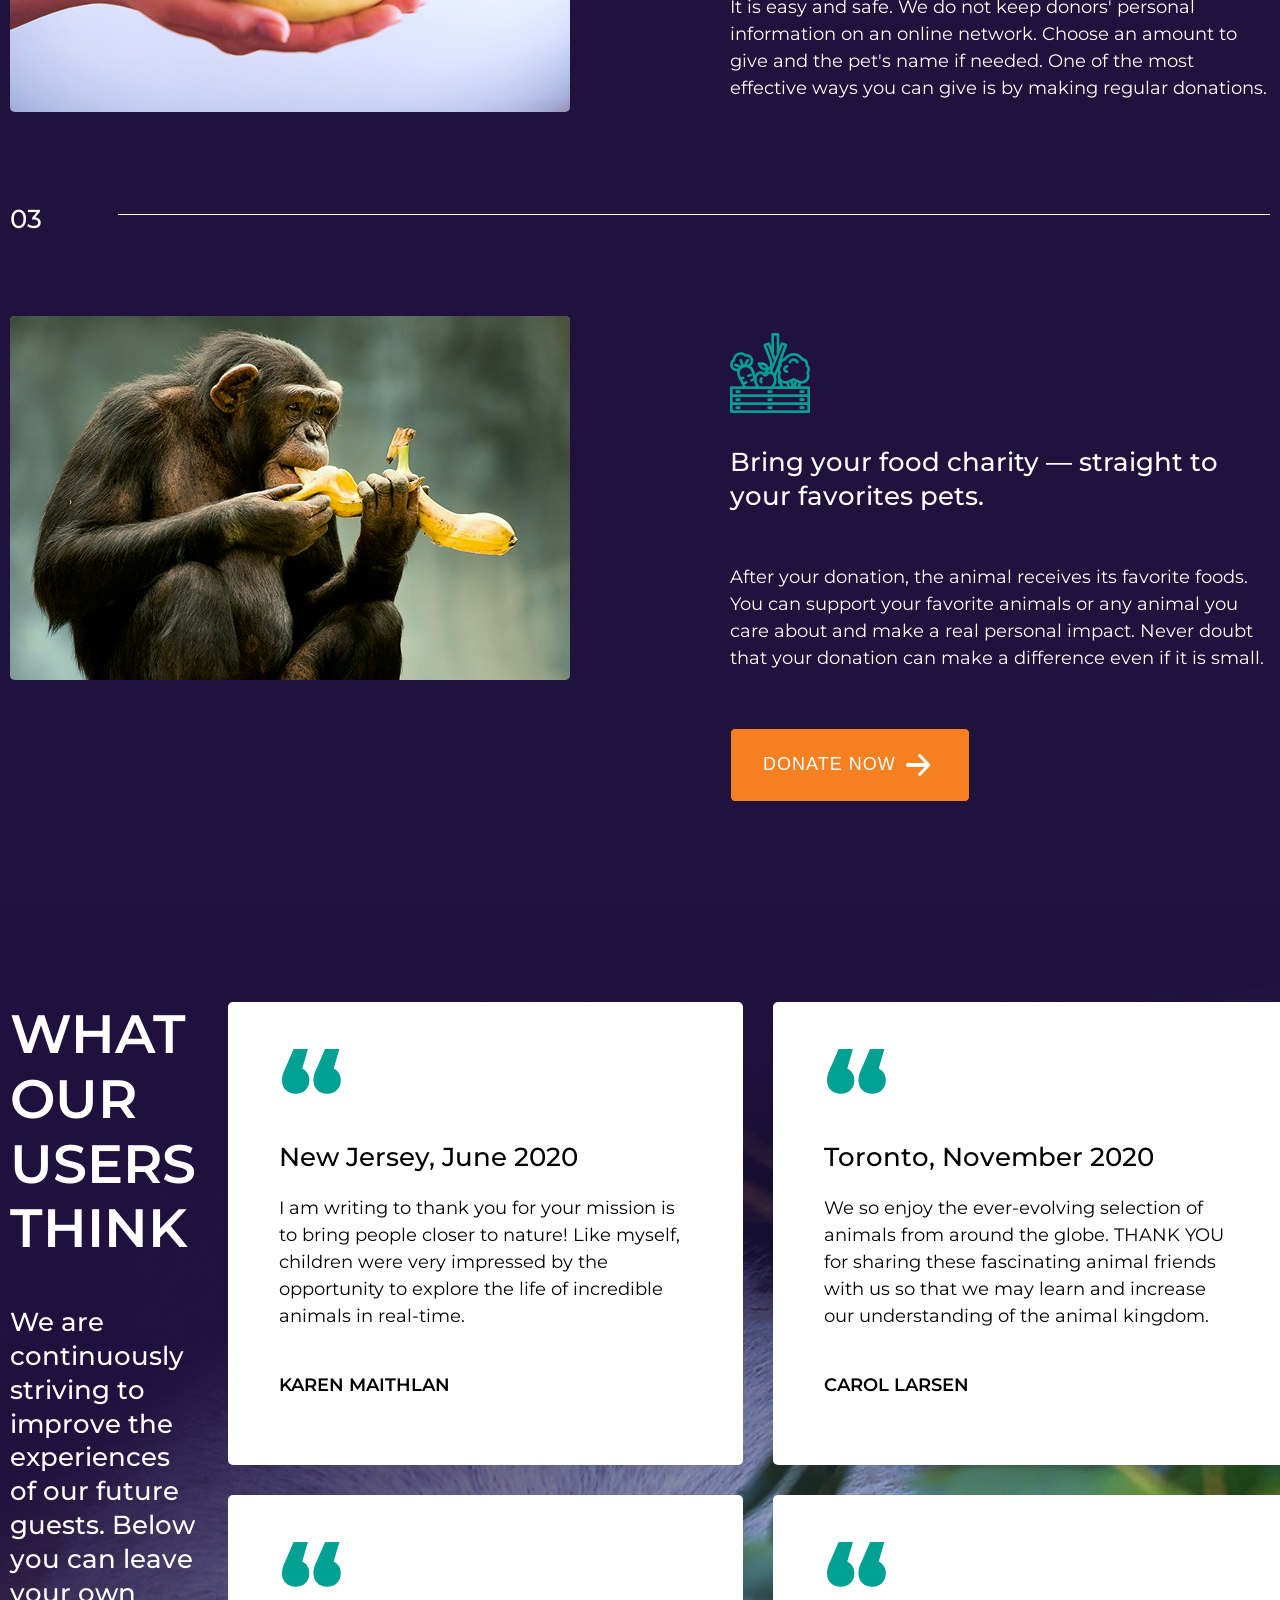
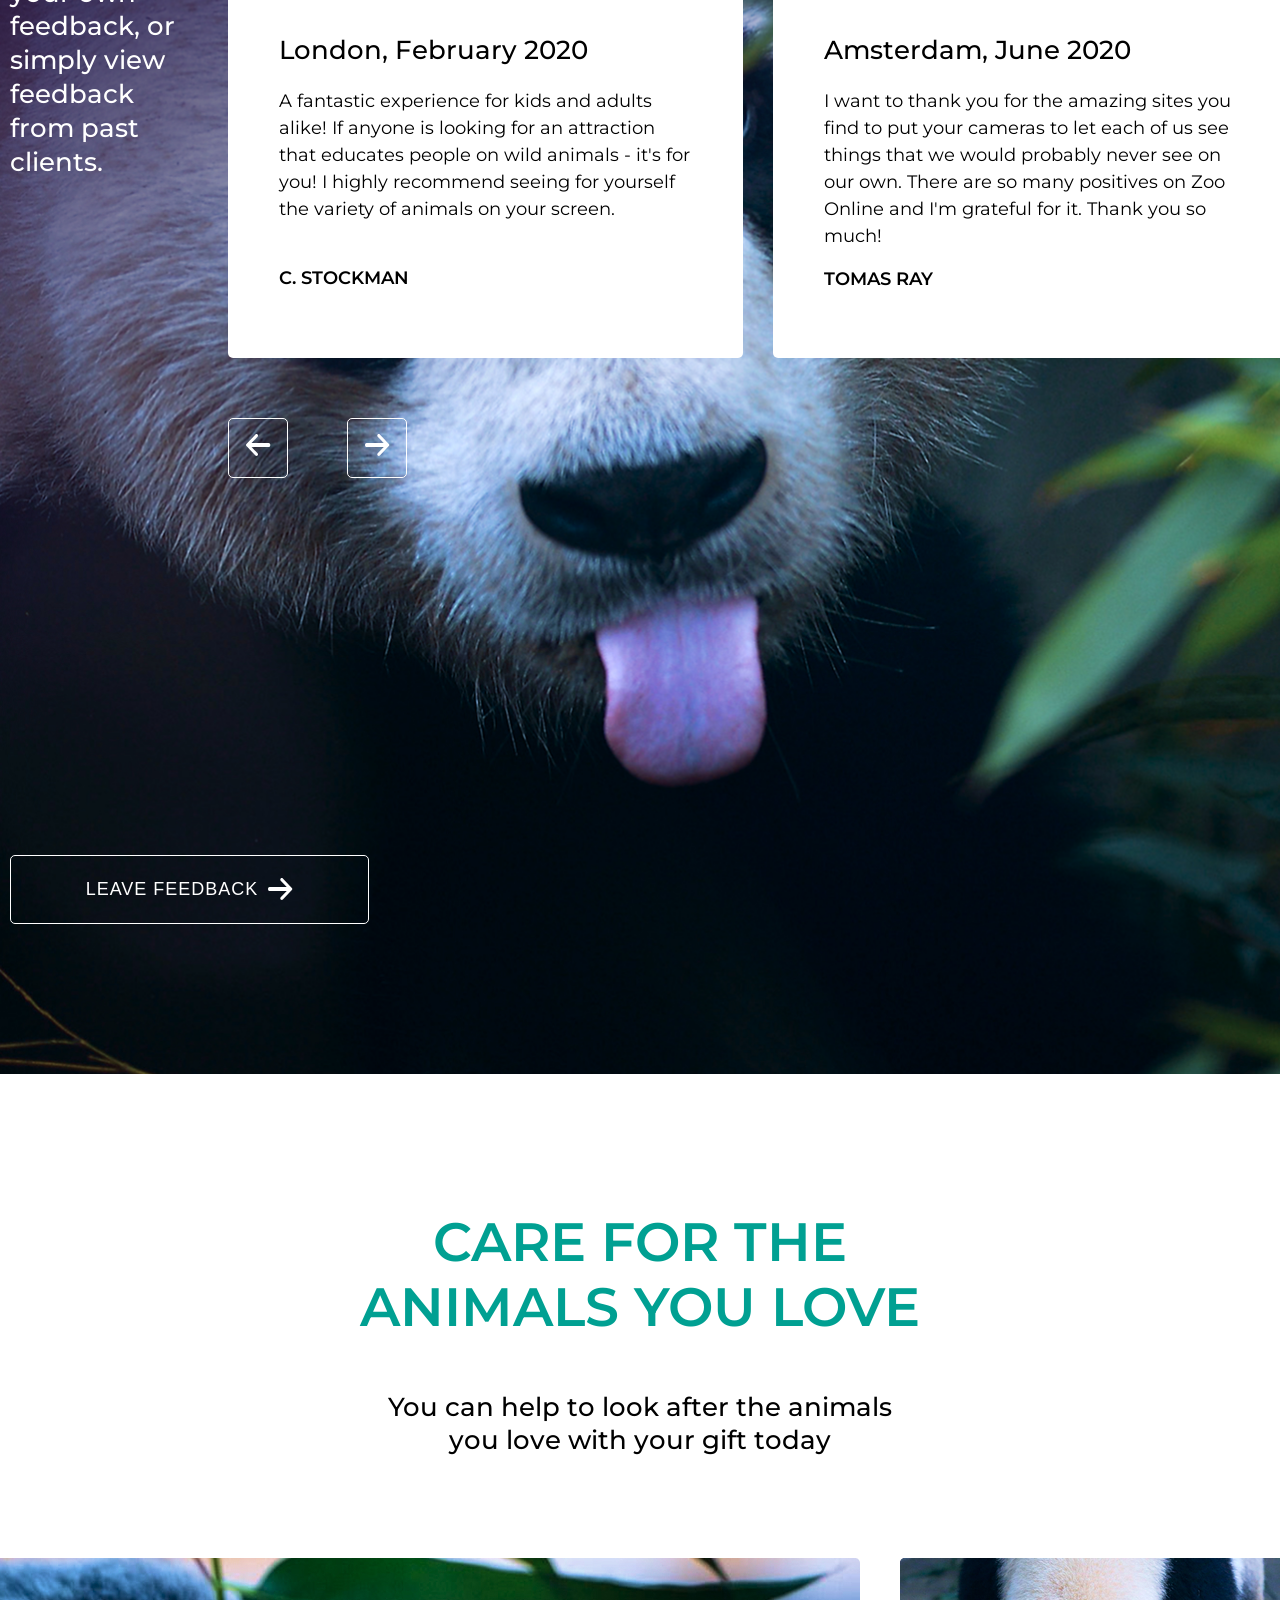
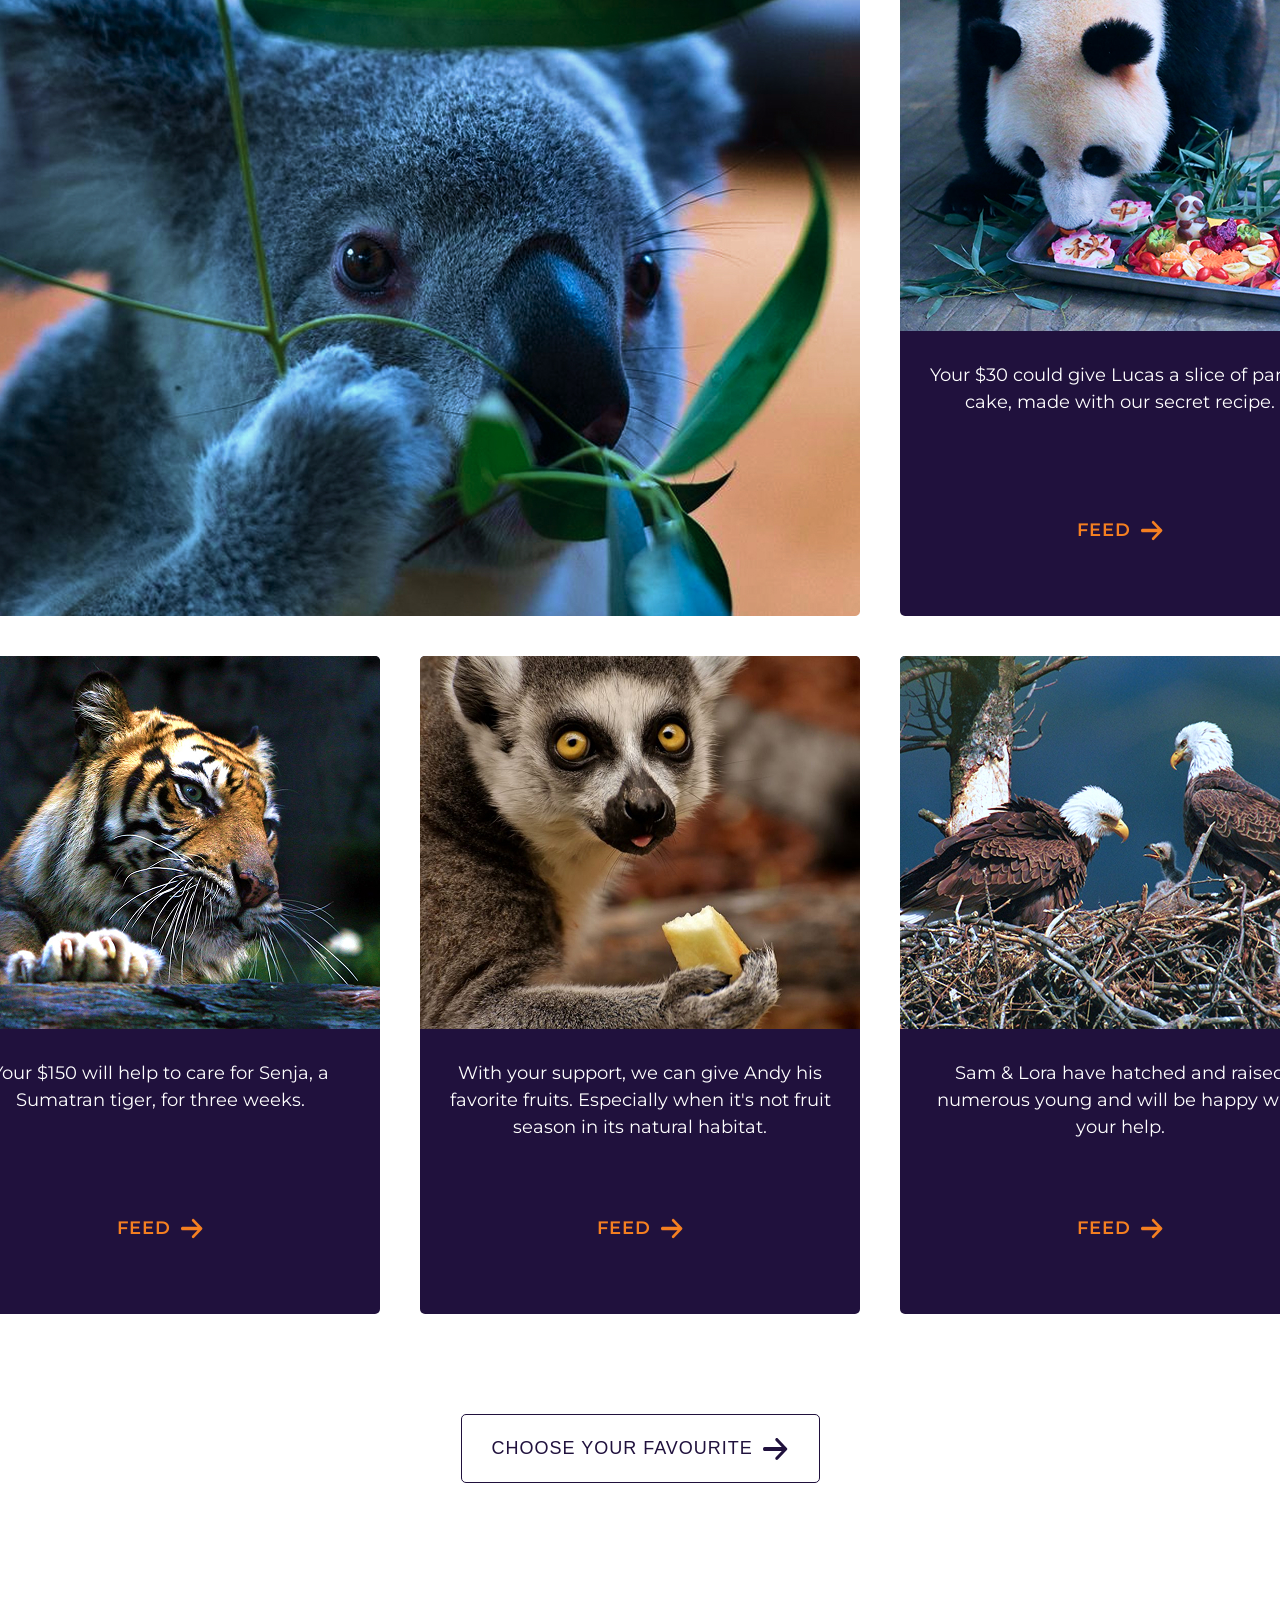
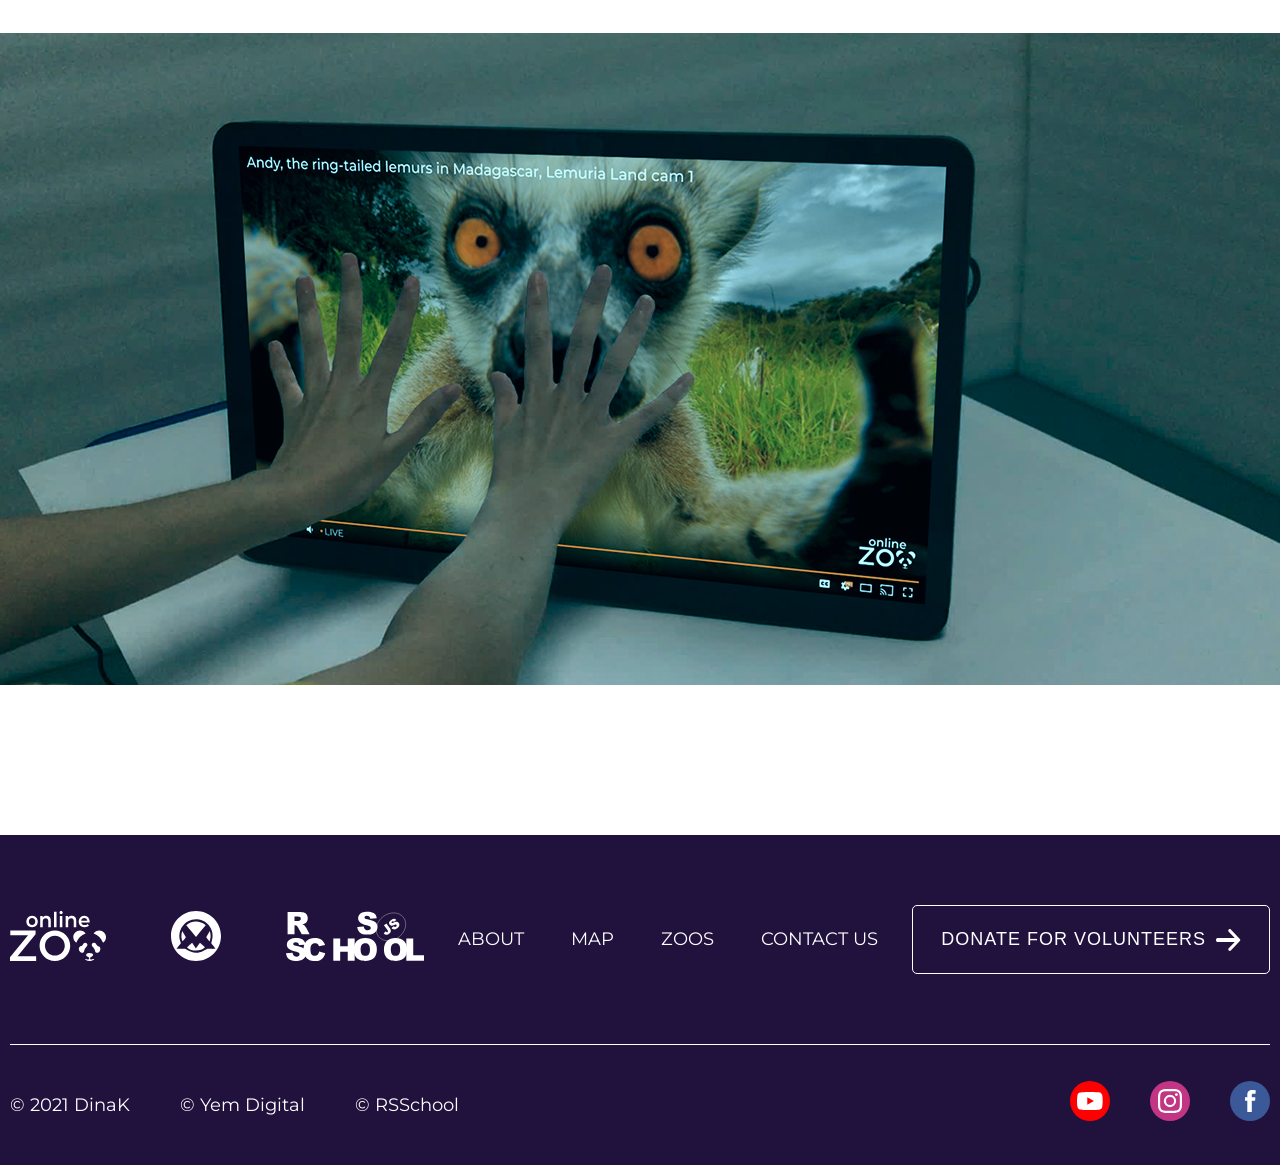
==== commit 9e601aea: "fix: in the Contact page add an orange fault text to the form. change Pets slider from flex to grid," ====
--- a/online-zoo/pages/landing/index.html
+++ b/online-zoo/pages/landing/index.html
@@ -256,9 +256,8 @@
                   </svg>
                 </button>
               </div>
-
               <div class="slider-wrapper" id="sliderWrapper">
-                <div class="slider-track1">
+                <div class="slider-track">
                   <div class="card">
                     <a
                       class="stretched-link"
@@ -305,118 +304,6 @@
                     <div
                       class="card-image"
                       style="
-                        background-image: url(&quot;../../assets/images/MOP_Lemur.jpg&quot;);
-                      "
-                    >
-                      <span class="card__name-tag">Andy</span>
-                    </div>
-                    <div class="card-content">
-                      <h4 class="card-content__heading">Madagascarian Lemur</h4>
-                      <p class="card-content__text card-content__text--lemur">
-                        Lemurs are considered the world’s most endangered group
-                        of mammals.
-                      </p>
-                      <a class="card-content__btn" href="#"
-                        >VIEW LIVE CAM
-                        <svg
-                          class="card-content__svg"
-                          width="26"
-                          height="23"
-                          viewBox="0 0 25 22"
-                          fill="none"
-                          xmlns="http://www.w3.org/2000/svg"
-                        >
-                          <path
-                            fill-rule="evenodd"
-                            clip-rule="evenodd"
-                            d="M13.2098 0.119971C13.0277 0.199174 12.8622 0.315255 12.7229 0.461565C12.5833 0.607505 12.4725 0.780876 12.397 0.971748C12.3214 1.16262 12.2825 1.36724 12.2825 1.57389C12.2825 1.78055 12.3214 1.98517 12.397 2.17604C12.4725 2.36691 12.5833 2.54028 12.7229 2.68622L18.7506 9H1.6C1.17565 9 0.768688 9.21071 0.468629 9.58579C0.168571 9.96086 0 10.4696 0 11C0 11.5304 0.168571 12.0391 0.468629 12.4142C0.768688 12.7893 1.17565 13 1.6 13H18.7514L12.7229 19.3146C12.4414 19.6096 12.2833 20.0097 12.2833 20.4269C12.2833 20.8441 12.4414 21.2443 12.7229 21.5393C13.0045 21.8343 13.3863 22 13.7845 22C14.1826 22 14.5645 21.8343 14.846 21.5393L23.842 12.1127C23.9816 11.9668 24.0924 11.7934 24.168 11.6026C24.2436 11.4117 24.2825 11.2071 24.2825 11.0004C24.2825 10.7938 24.2436 10.5891 24.168 10.3983C24.0924 10.2074 23.9816 10.034 23.842 9.88808L14.846 0.461565C14.7067 0.315255 14.5413 0.199174 14.3591 0.119971C14.177 0.0407677 13.9817 0 13.7845 0C13.5873 0 13.392 0.0407677 13.2098 0.119971Z"
-                            fill="#f58021"
-                          ></path>
-                        </svg>
-                      </a>
-                    </div>
-                  </div>
-                  <div class="card">
-                    <a class="stretched-link" href="#"></a>
-                    <div
-                      class="card-image"
-                      style="
-                        background-image: url(&quot;../../assets/images/MOP_Gorilla.jpg&quot;);
-                      "
-                    >
-                      <span class="card__name-tag">Glen</span>
-                    </div>
-                    <div class="card-content">
-                      <h4 class="card-content__heading">Gorilla in Congo</h4>
-                      <p class="card-content__text card-content__text--gorilla">
-                        Variety of snacks very important for the healthy life of
-                        gorillas and his plenty of babies.
-                      </p>
-                      <a class="card-content__btn" href="#"
-                        >VIEW LIVE CAM
-                        <svg
-                          class="card-content__svg"
-                          width="26"
-                          height="23"
-                          viewBox="0 0 25 22"
-                          fill="none"
-                          xmlns="http://www.w3.org/2000/svg"
-                        >
-                          <path
-                            fill-rule="evenodd"
-                            clip-rule="evenodd"
-                            d="M13.2098 0.119971C13.0277 0.199174 12.8622 0.315255 12.7229 0.461565C12.5833 0.607505 12.4725 0.780876 12.397 0.971748C12.3214 1.16262 12.2825 1.36724 12.2825 1.57389C12.2825 1.78055 12.3214 1.98517 12.397 2.17604C12.4725 2.36691 12.5833 2.54028 12.7229 2.68622L18.7506 9H1.6C1.17565 9 0.768688 9.21071 0.468629 9.58579C0.168571 9.96086 0 10.4696 0 11C0 11.5304 0.168571 12.0391 0.468629 12.4142C0.768688 12.7893 1.17565 13 1.6 13H18.7514L12.7229 19.3146C12.4414 19.6096 12.2833 20.0097 12.2833 20.4269C12.2833 20.8441 12.4414 21.2443 12.7229 21.5393C13.0045 21.8343 13.3863 22 13.7845 22C14.1826 22 14.5645 21.8343 14.846 21.5393L23.842 12.1127C23.9816 11.9668 24.0924 11.7934 24.168 11.6026C24.2436 11.4117 24.2825 11.2071 24.2825 11.0004C24.2825 10.7938 24.2436 10.5891 24.168 10.3983C24.0924 10.2074 23.9816 10.034 23.842 9.88808L14.846 0.461565C14.7067 0.315255 14.5413 0.199174 14.3591 0.119971C14.177 0.0407677 13.9817 0 13.7845 0C13.5873 0 13.392 0.0407677 13.2098 0.119971Z"
-                            fill="#f58021"
-                          ></path>
-                        </svg>
-                      </a>
-                    </div>
-                  </div>
-                  <div class="card">
-                    <a class="stretched-link" href="#"></a>
-                    <div
-                      class="card-image"
-                      style="
-                        background-image: url(&quot;../../assets/images/MOP_Aligator.jpg&quot;);
-                      "
-                    >
-                      <span class="card__name-tag">Mike</span>
-                    </div>
-                    <div class="card-content">
-                      <h4 class="card-content__heading">Chinese Alligator</h4>
-                      <p
-                        class="card-content__text card-content__text--alligator"
-                      >
-                        From nose to tail, belly to back, hard scales protect
-                        this petite alligator.
-                      </p>
-                      <a class="card-content__btn" href="#"
-                        >VIEW LIVE CAM
-                        <svg
-                          class="card-content__svg"
-                          width="26"
-                          height="23"
-                          viewBox="0 0 25 22"
-                          fill="none"
-                          xmlns="http://www.w3.org/2000/svg"
-                        >
-                          <path
-                            fill-rule="evenodd"
-                            clip-rule="evenodd"
-                            d="M13.2098 0.119971C13.0277 0.199174 12.8622 0.315255 12.7229 0.461565C12.5833 0.607505 12.4725 0.780876 12.397 0.971748C12.3214 1.16262 12.2825 1.36724 12.2825 1.57389C12.2825 1.78055 12.3214 1.98517 12.397 2.17604C12.4725 2.36691 12.5833 2.54028 12.7229 2.68622L18.7506 9H1.6C1.17565 9 0.768688 9.21071 0.468629 9.58579C0.168571 9.96086 0 10.4696 0 11C0 11.5304 0.168571 12.0391 0.468629 12.4142C0.768688 12.7893 1.17565 13 1.6 13H18.7514L12.7229 19.3146C12.4414 19.6096 12.2833 20.0097 12.2833 20.4269C12.2833 20.8441 12.4414 21.2443 12.7229 21.5393C13.0045 21.8343 13.3863 22 13.7845 22C14.1826 22 14.5645 21.8343 14.846 21.5393L23.842 12.1127C23.9816 11.9668 24.0924 11.7934 24.168 11.6026C24.2436 11.4117 24.2825 11.2071 24.2825 11.0004C24.2825 10.7938 24.2436 10.5891 24.168 10.3983C24.0924 10.2074 23.9816 10.034 23.842 9.88808L14.846 0.461565C14.7067 0.315255 14.5413 0.199174 14.3591 0.119971C14.177 0.0407677 13.9817 0 13.7845 0C13.5873 0 13.392 0.0407677 13.2098 0.119971Z"
-                            fill="#f58021"
-                          ></path>
-                        </svg>
-                      </a>
-                    </div>
-                  </div>
-                </div>
-                <div class="slider-track2">
-                  <div class="card">
-                    <a class="stretched-link" href="#"></a>
-                    <div
-                      class="card-image"
-                      style="
                         background-image: url(&quot;../../assets/images/MOP_Eagles.jpg&quot;);
                       "
                     >
@@ -455,6 +342,42 @@
                     <div
                       class="card-image"
                       style="
+                        background-image: url(&quot;../../assets/images/MOP_Lemur.jpg&quot;);
+                      "
+                    >
+                      <span class="card__name-tag">Andy</span>
+                    </div>
+                    <div class="card-content">
+                      <h4 class="card-content__heading">Madagascarian Lemur</h4>
+                      <p class="card-content__text card-content__text--lemur">
+                        Lemurs are considered the world’s most endangered group
+                        of mammals.
+                      </p>
+                      <a class="card-content__btn" href="#"
+                        >VIEW LIVE CAM
+                        <svg
+                          class="card-content__svg"
+                          width="26"
+                          height="23"
+                          viewBox="0 0 25 22"
+                          fill="none"
+                          xmlns="http://www.w3.org/2000/svg"
+                        >
+                          <path
+                            fill-rule="evenodd"
+                            clip-rule="evenodd"
+                            d="M13.2098 0.119971C13.0277 0.199174 12.8622 0.315255 12.7229 0.461565C12.5833 0.607505 12.4725 0.780876 12.397 0.971748C12.3214 1.16262 12.2825 1.36724 12.2825 1.57389C12.2825 1.78055 12.3214 1.98517 12.397 2.17604C12.4725 2.36691 12.5833 2.54028 12.7229 2.68622L18.7506 9H1.6C1.17565 9 0.768688 9.21071 0.468629 9.58579C0.168571 9.96086 0 10.4696 0 11C0 11.5304 0.168571 12.0391 0.468629 12.4142C0.768688 12.7893 1.17565 13 1.6 13H18.7514L12.7229 19.3146C12.4414 19.6096 12.2833 20.0097 12.2833 20.4269C12.2833 20.8441 12.4414 21.2443 12.7229 21.5393C13.0045 21.8343 13.3863 22 13.7845 22C14.1826 22 14.5645 21.8343 14.846 21.5393L23.842 12.1127C23.9816 11.9668 24.0924 11.7934 24.168 11.6026C24.2436 11.4117 24.2825 11.2071 24.2825 11.0004C24.2825 10.7938 24.2436 10.5891 24.168 10.3983C24.0924 10.2074 23.9816 10.034 23.842 9.88808L14.846 0.461565C14.7067 0.315255 14.5413 0.199174 14.3591 0.119971C14.177 0.0407677 13.9817 0 13.7845 0C13.5873 0 13.392 0.0407677 13.2098 0.119971Z"
+                            fill="#f58021"
+                          ></path>
+                        </svg>
+                      </a>
+                    </div>
+                  </div>
+                  <div class="card">
+                    <a class="stretched-link" href="#"></a>
+                    <div
+                      class="card-image"
+                      style="
                         background-image: url(&quot;../../assets/images/MOP_Koala.jpg&quot;);
                       "
                     >
@@ -491,6 +414,42 @@
                     <div
                       class="card-image"
                       style="
+                        background-image: url(&quot;../../assets/images/MOP_Gorilla.jpg&quot;);
+                      "
+                    >
+                      <span class="card__name-tag">Glen</span>
+                    </div>
+                    <div class="card-content">
+                      <h4 class="card-content__heading">Gorilla in Congo</h4>
+                      <p class="card-content__text card-content__text--gorilla">
+                        Variety of snacks very important for the healthy life of
+                        gorillas and his plenty of babies.
+                      </p>
+                      <a class="card-content__btn" href="#"
+                        >VIEW LIVE CAM
+                        <svg
+                          class="card-content__svg"
+                          width="26"
+                          height="23"
+                          viewBox="0 0 25 22"
+                          fill="none"
+                          xmlns="http://www.w3.org/2000/svg"
+                        >
+                          <path
+                            fill-rule="evenodd"
+                            clip-rule="evenodd"
+                            d="M13.2098 0.119971C13.0277 0.199174 12.8622 0.315255 12.7229 0.461565C12.5833 0.607505 12.4725 0.780876 12.397 0.971748C12.3214 1.16262 12.2825 1.36724 12.2825 1.57389C12.2825 1.78055 12.3214 1.98517 12.397 2.17604C12.4725 2.36691 12.5833 2.54028 12.7229 2.68622L18.7506 9H1.6C1.17565 9 0.768688 9.21071 0.468629 9.58579C0.168571 9.96086 0 10.4696 0 11C0 11.5304 0.168571 12.0391 0.468629 12.4142C0.768688 12.7893 1.17565 13 1.6 13H18.7514L12.7229 19.3146C12.4414 19.6096 12.2833 20.0097 12.2833 20.4269C12.2833 20.8441 12.4414 21.2443 12.7229 21.5393C13.0045 21.8343 13.3863 22 13.7845 22C14.1826 22 14.5645 21.8343 14.846 21.5393L23.842 12.1127C23.9816 11.9668 24.0924 11.7934 24.168 11.6026C24.2436 11.4117 24.2825 11.2071 24.2825 11.0004C24.2825 10.7938 24.2436 10.5891 24.168 10.3983C24.0924 10.2074 23.9816 10.034 23.842 9.88808L14.846 0.461565C14.7067 0.315255 14.5413 0.199174 14.3591 0.119971C14.177 0.0407677 13.9817 0 13.7845 0C13.5873 0 13.392 0.0407677 13.2098 0.119971Z"
+                            fill="#f58021"
+                          ></path>
+                        </svg>
+                      </a>
+                    </div>
+                  </div>
+                  <div class="card">
+                    <a class="stretched-link" href="#"></a>
+                    <div
+                      class="card-image"
+                      style="
                         background-image: url(&quot;../../assets/images/MOP_Lion.jpg&quot;);
                       "
                     >
@@ -501,6 +460,44 @@
                       <p class="card-content__text card-content__text--lion">
                         Lions roam the savannas and grasslands of Africa,
                         hunting and raising cubs in the pride.
+                      </p>
+                      <a class="card-content__btn" href="#"
+                        >VIEW LIVE CAM
+                        <svg
+                          class="card-content__svg"
+                          width="26"
+                          height="23"
+                          viewBox="0 0 25 22"
+                          fill="none"
+                          xmlns="http://www.w3.org/2000/svg"
+                        >
+                          <path
+                            fill-rule="evenodd"
+                            clip-rule="evenodd"
+                            d="M13.2098 0.119971C13.0277 0.199174 12.8622 0.315255 12.7229 0.461565C12.5833 0.607505 12.4725 0.780876 12.397 0.971748C12.3214 1.16262 12.2825 1.36724 12.2825 1.57389C12.2825 1.78055 12.3214 1.98517 12.397 2.17604C12.4725 2.36691 12.5833 2.54028 12.7229 2.68622L18.7506 9H1.6C1.17565 9 0.768688 9.21071 0.468629 9.58579C0.168571 9.96086 0 10.4696 0 11C0 11.5304 0.168571 12.0391 0.468629 12.4142C0.768688 12.7893 1.17565 13 1.6 13H18.7514L12.7229 19.3146C12.4414 19.6096 12.2833 20.0097 12.2833 20.4269C12.2833 20.8441 12.4414 21.2443 12.7229 21.5393C13.0045 21.8343 13.3863 22 13.7845 22C14.1826 22 14.5645 21.8343 14.846 21.5393L23.842 12.1127C23.9816 11.9668 24.0924 11.7934 24.168 11.6026C24.2436 11.4117 24.2825 11.2071 24.2825 11.0004C24.2825 10.7938 24.2436 10.5891 24.168 10.3983C24.0924 10.2074 23.9816 10.034 23.842 9.88808L14.846 0.461565C14.7067 0.315255 14.5413 0.199174 14.3591 0.119971C14.177 0.0407677 13.9817 0 13.7845 0C13.5873 0 13.392 0.0407677 13.2098 0.119971Z"
+                            fill="#f58021"
+                          ></path>
+                        </svg>
+                      </a>
+                    </div>
+                  </div>
+                  <div class="card">
+                    <a class="stretched-link" href="#"></a>
+                    <div
+                      class="card-image"
+                      style="
+                        background-image: url(&quot;../../assets/images/MOP_Aligator.jpg&quot;);
+                      "
+                    >
+                      <span class="card__name-tag">Mike</span>
+                    </div>
+                    <div class="card-content">
+                      <h4 class="card-content__heading">Chinese Alligator</h4>
+                      <p
+                        class="card-content__text card-content__text--alligator"
+                      >
+                        From nose to tail, belly to back, hard scales protect
+                        this petite alligator.
                       </p>
                       <a class="card-content__btn" href="#"
                         >VIEW LIVE CAM
--- a/online-zoo/pages/landing/style.css
+++ b/online-zoo/pages/landing/style.css
@@ -337,33 +337,32 @@
 
 .slider-section {
   max-width: 1420px;
-  padding: 0 10px;
 }
 
 .slider-wrapper {
   overflow-x: auto;
   scroll-behavior: smooth;
   scrollbar-width: none;
+  margin-right: calc((100vw - 100%) / -2);
 }
 
 .slider-wrapper::-webkit-scrollbar {
   display: none;
 }
 
-.slider-track1 {
-  display: flex;
-  gap: 40px;
-  margin-bottom: 40px;
-}
-
-.slider-track2 {
-  display: flex;
-  gap: 40px;
-}
+.slider-track {
+        display: grid;
+        grid-auto-flow: column;
+        grid-template-rows: repeat(2, auto);
+        gap: 40px;
+        overflow-x: auto;
+        scrollbar-width: none;
+}
+
 
 /* CUTTING EFFECT: 22% wideness, make 5-th card to be see partially*/
 .card {
-  flex: 0 0 22%;
+  /* flex: 0 0 22%; */
   min-width: 440px;
   height: 747px;
   background: var(--back-section-color);
@@ -660,7 +659,8 @@
 
 .user-think__inner {
   display: flex;
-  gap: 28px;
+  gap: 32px;
+  margin-right: calc((100vw - 100%) / -2);
 }
 .section-title--user-think {
   font-size: 54px;
@@ -678,13 +678,16 @@
 }
 
 .user-think__slider {
-  max-width: 807px;
+      max-width: 1060px;
 }
 .user-think__slider-wrapper {
   overflow-x: auto;
   scroll-behavior: smooth;
   scrollbar-width: none;
   margin-bottom: 60px;
+}
+.user-think__content{
+  max-width: 567px;
 }
 
 .user-think__slider-wrapper::-webkit-scrollbar {
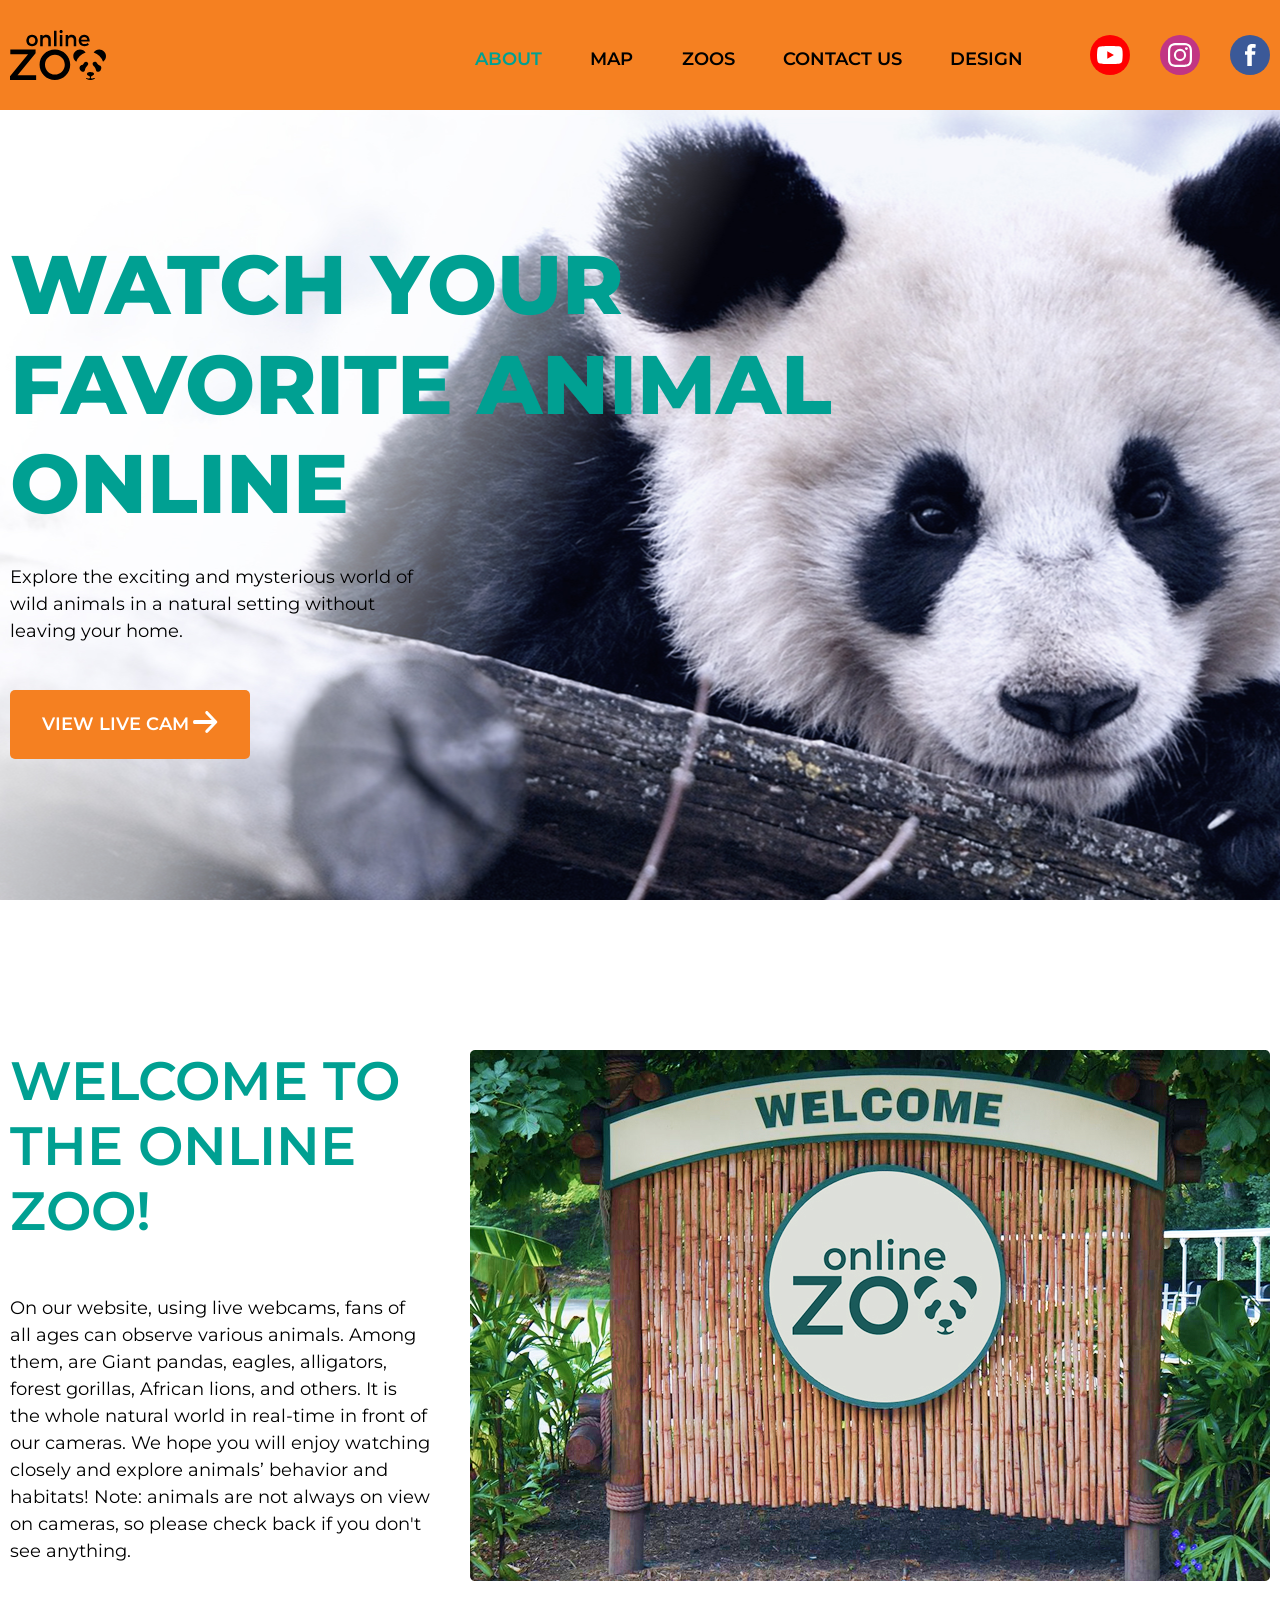
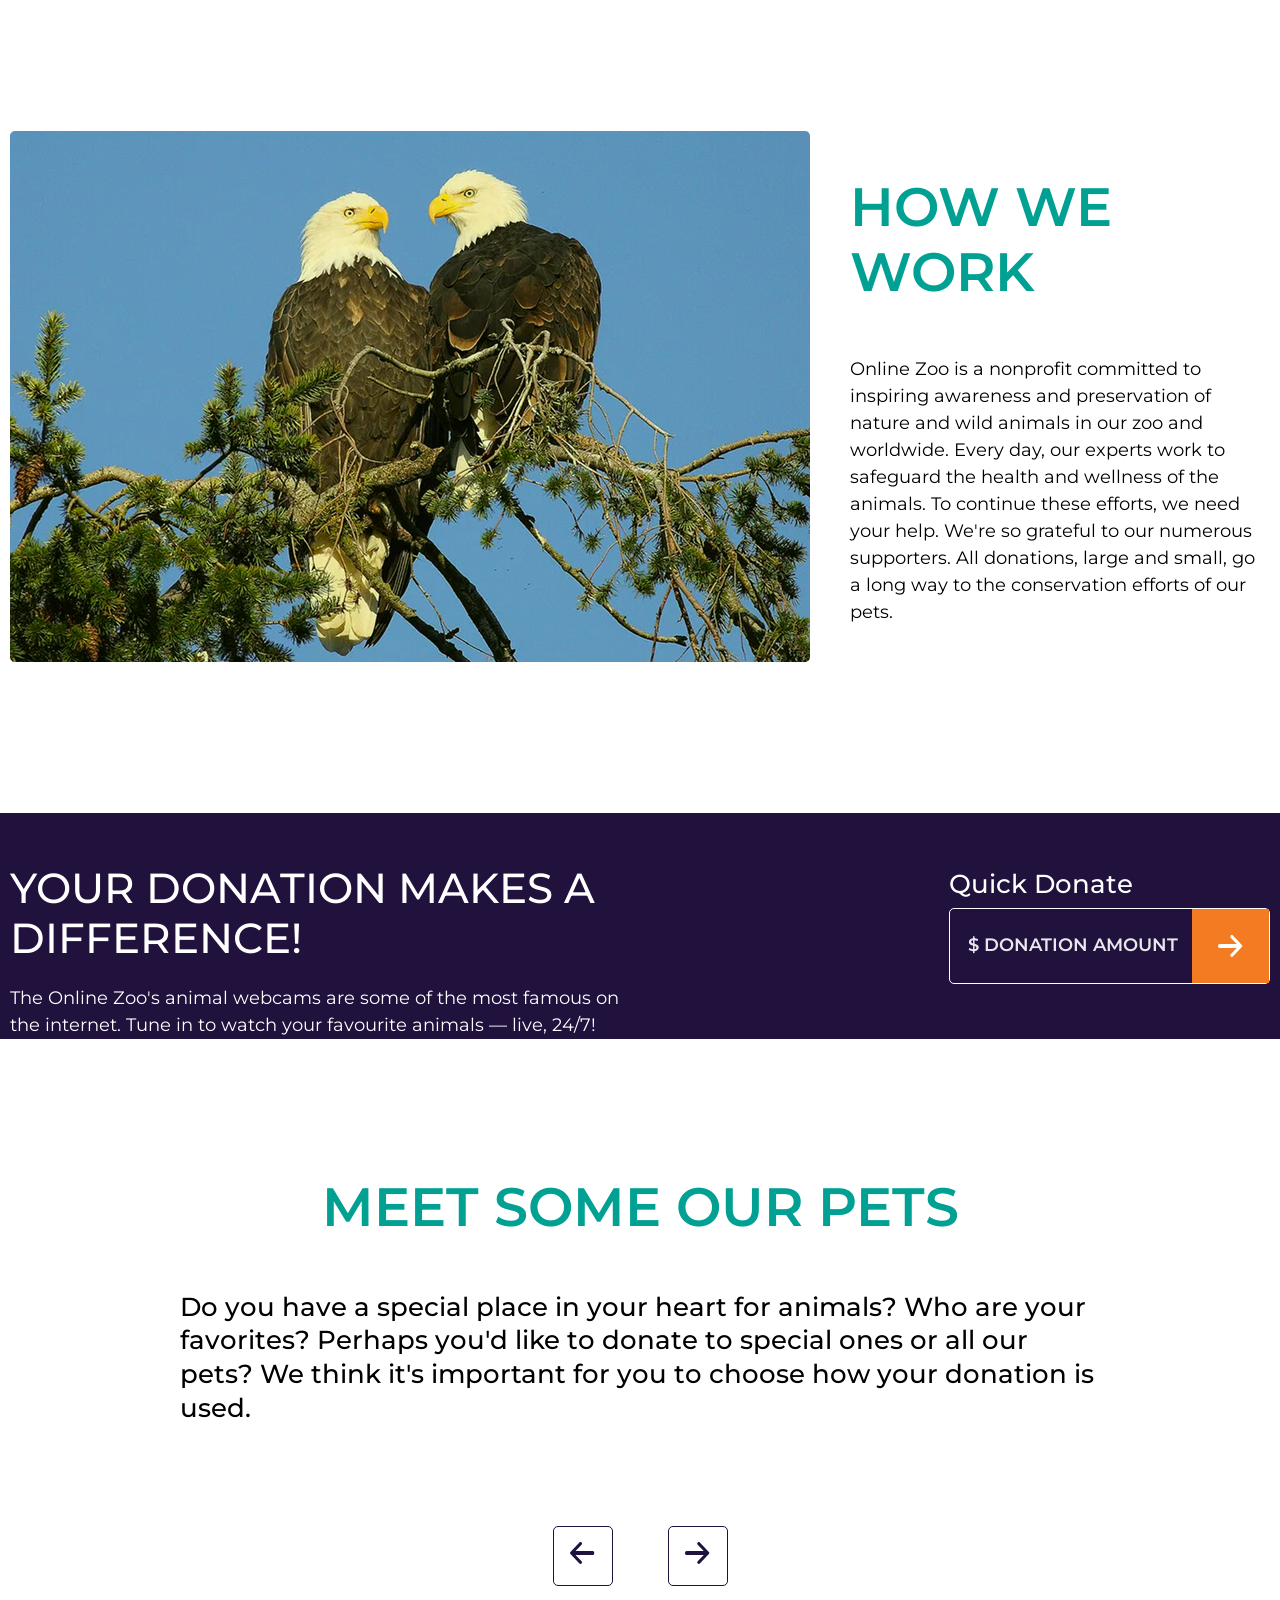
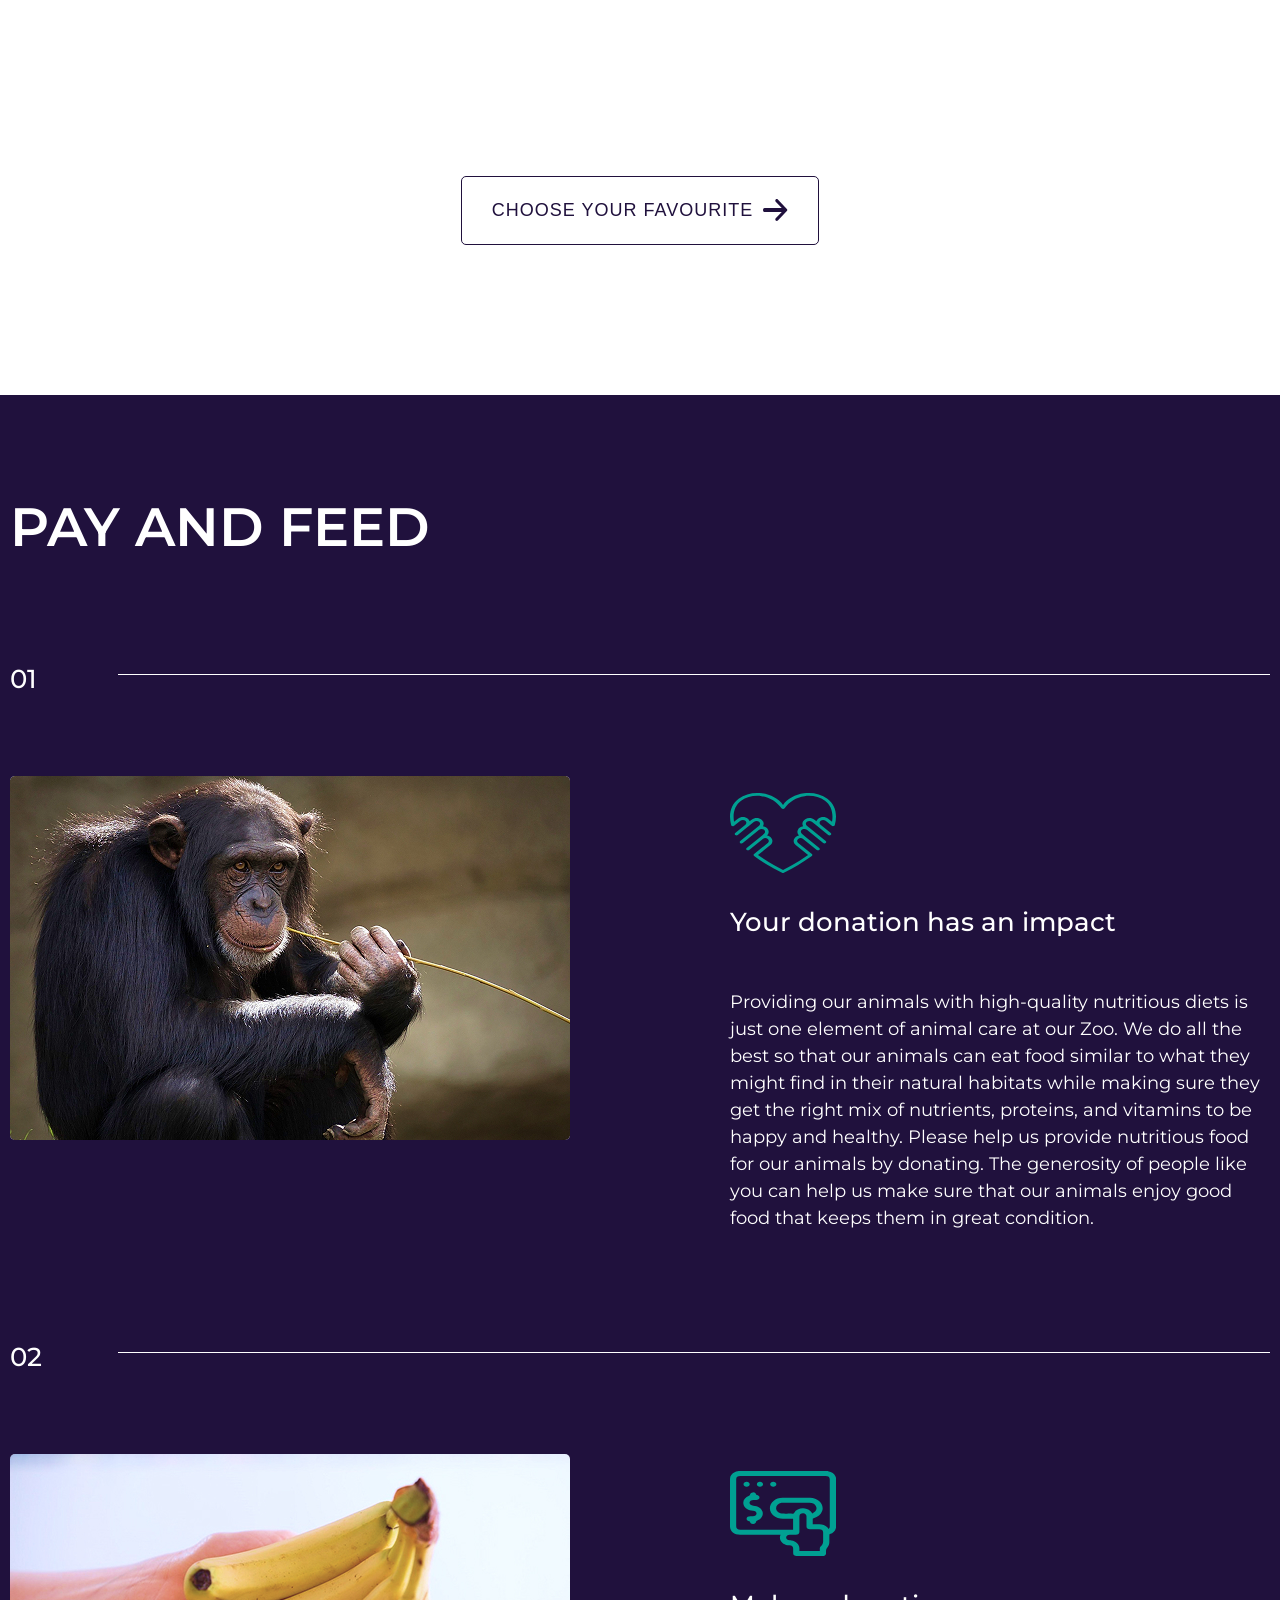
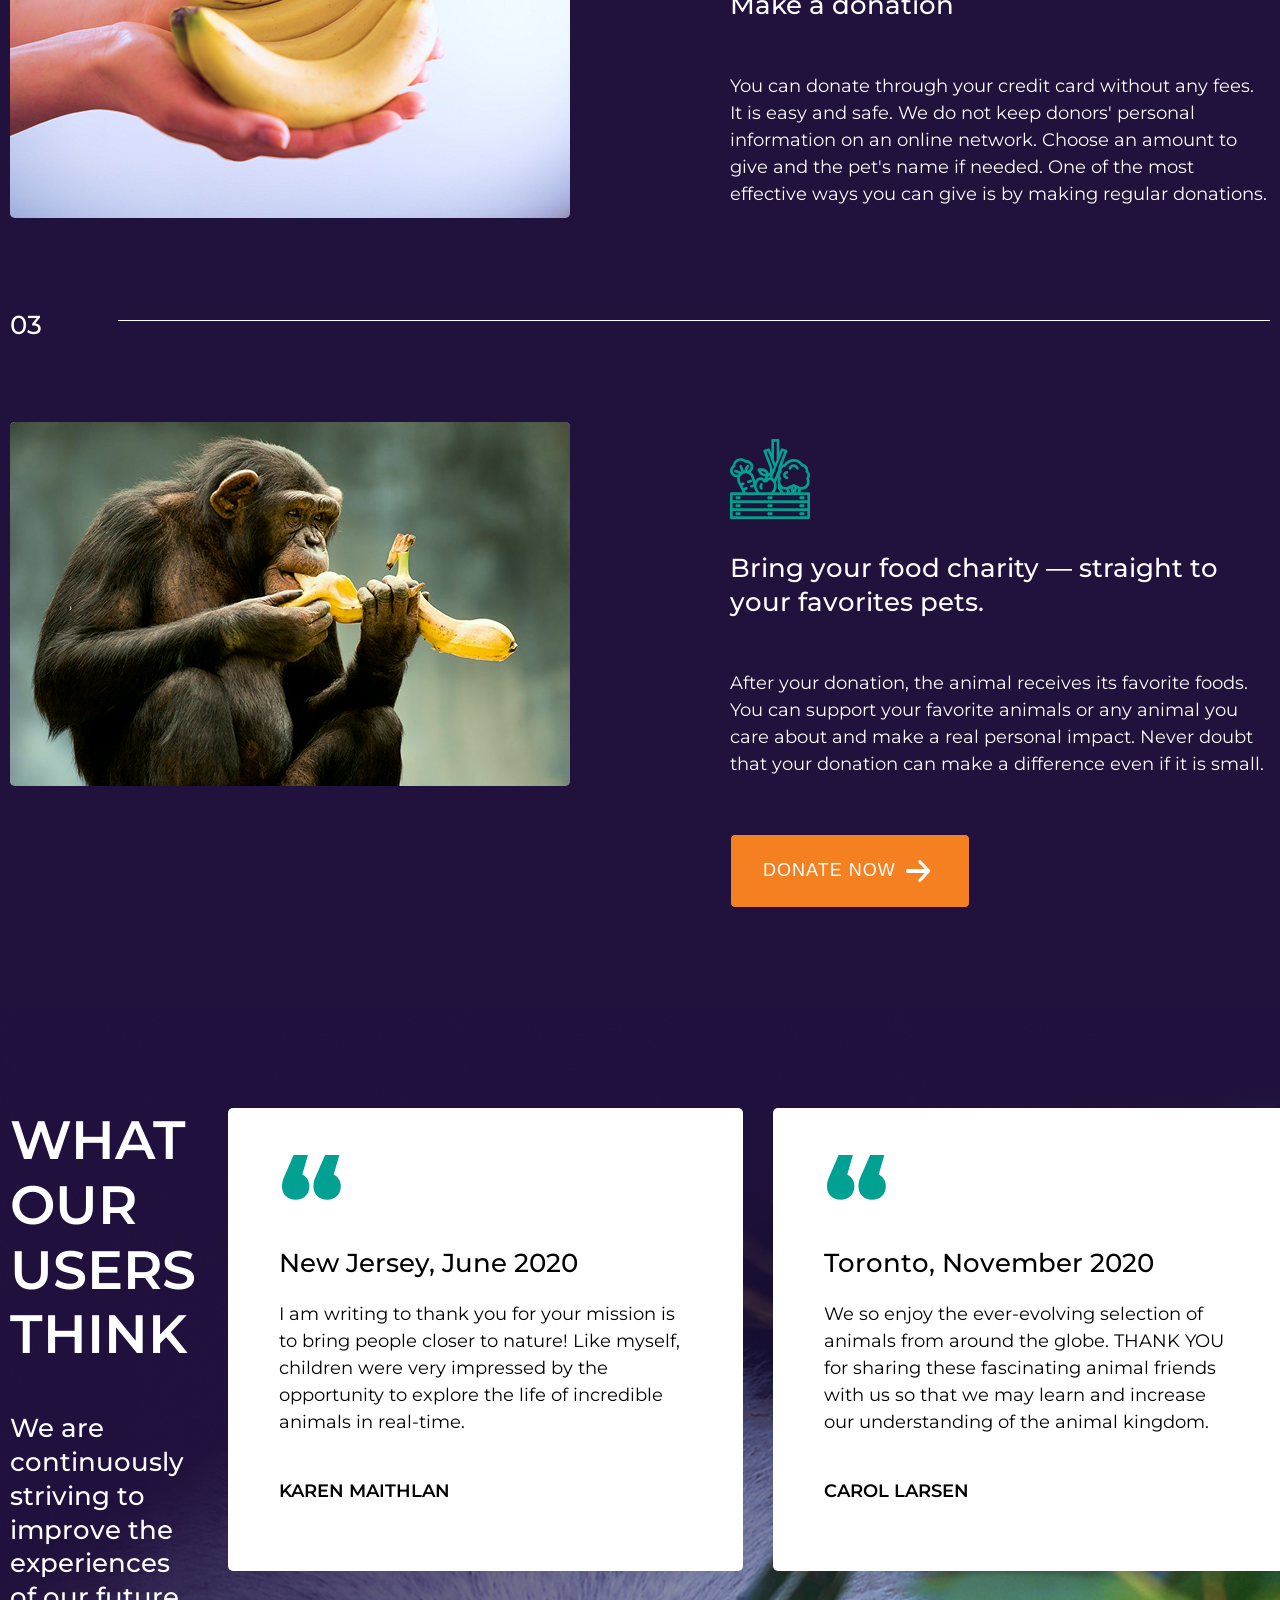
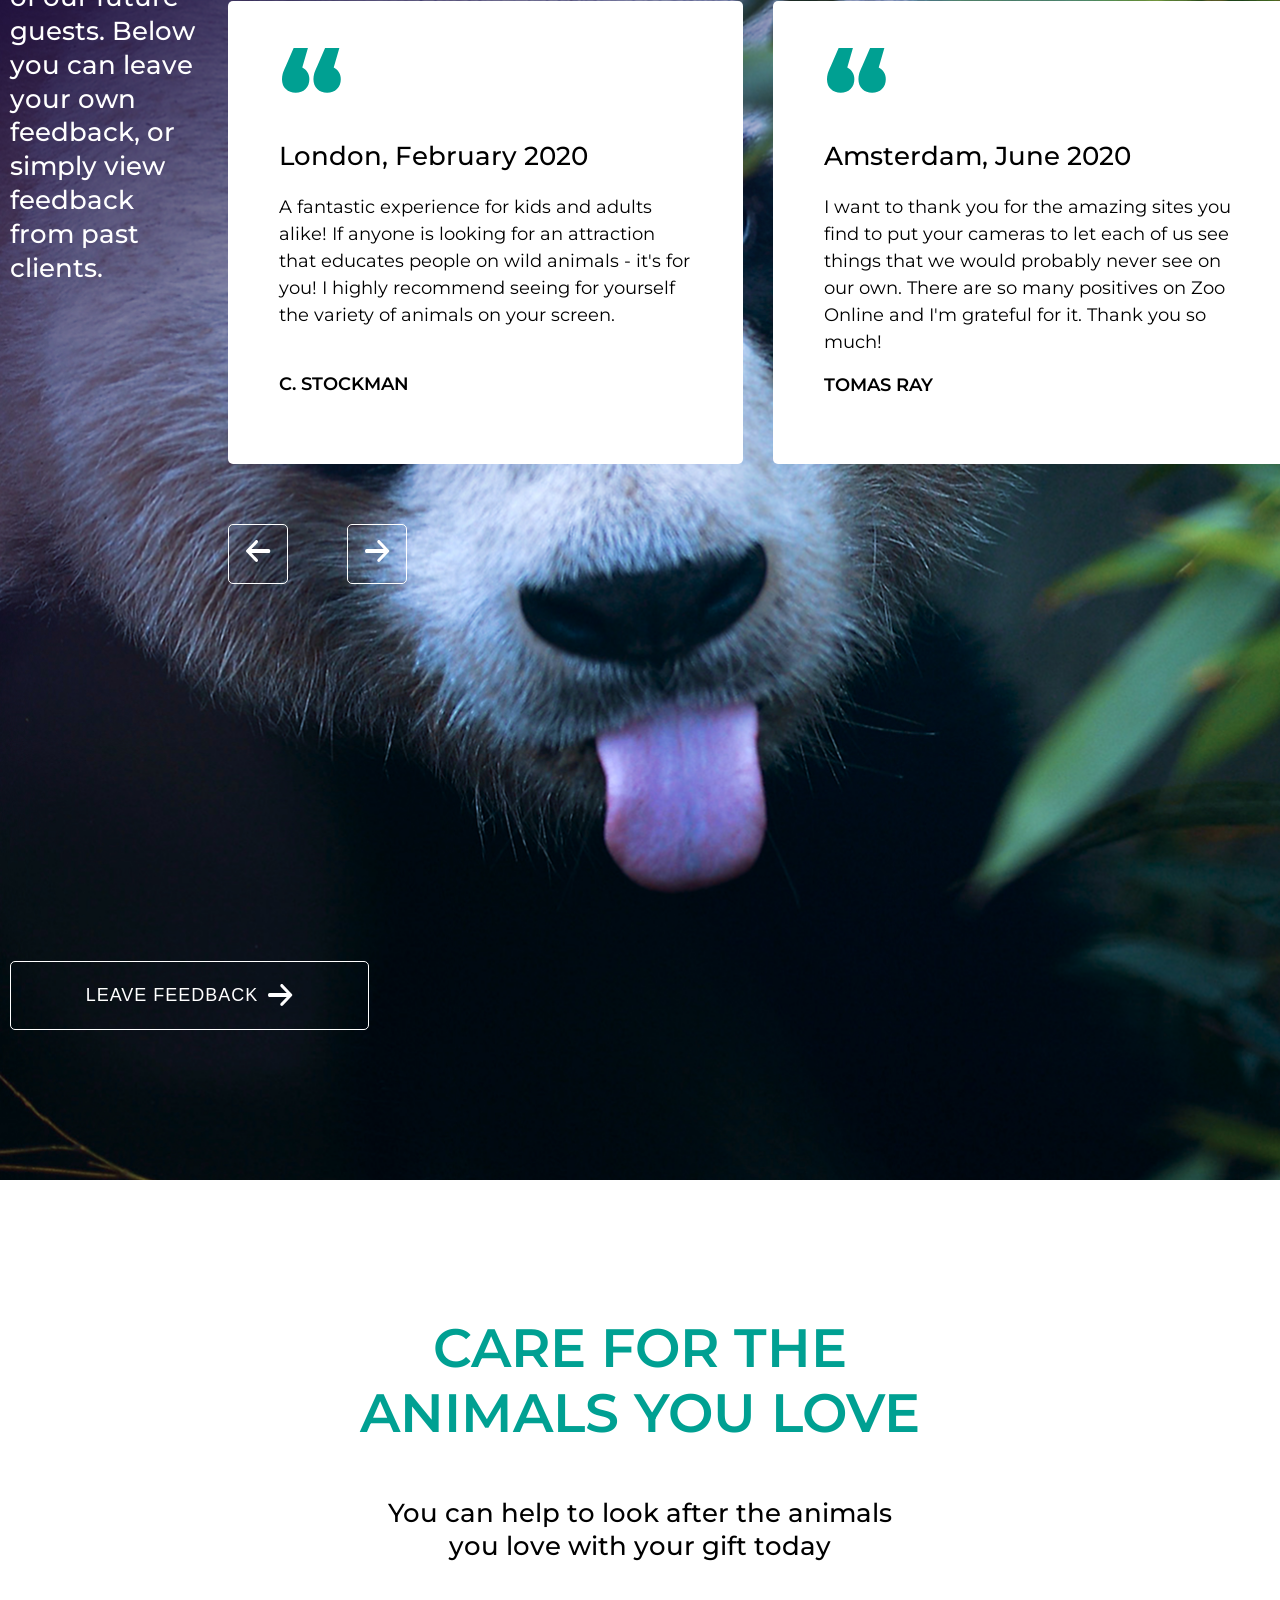
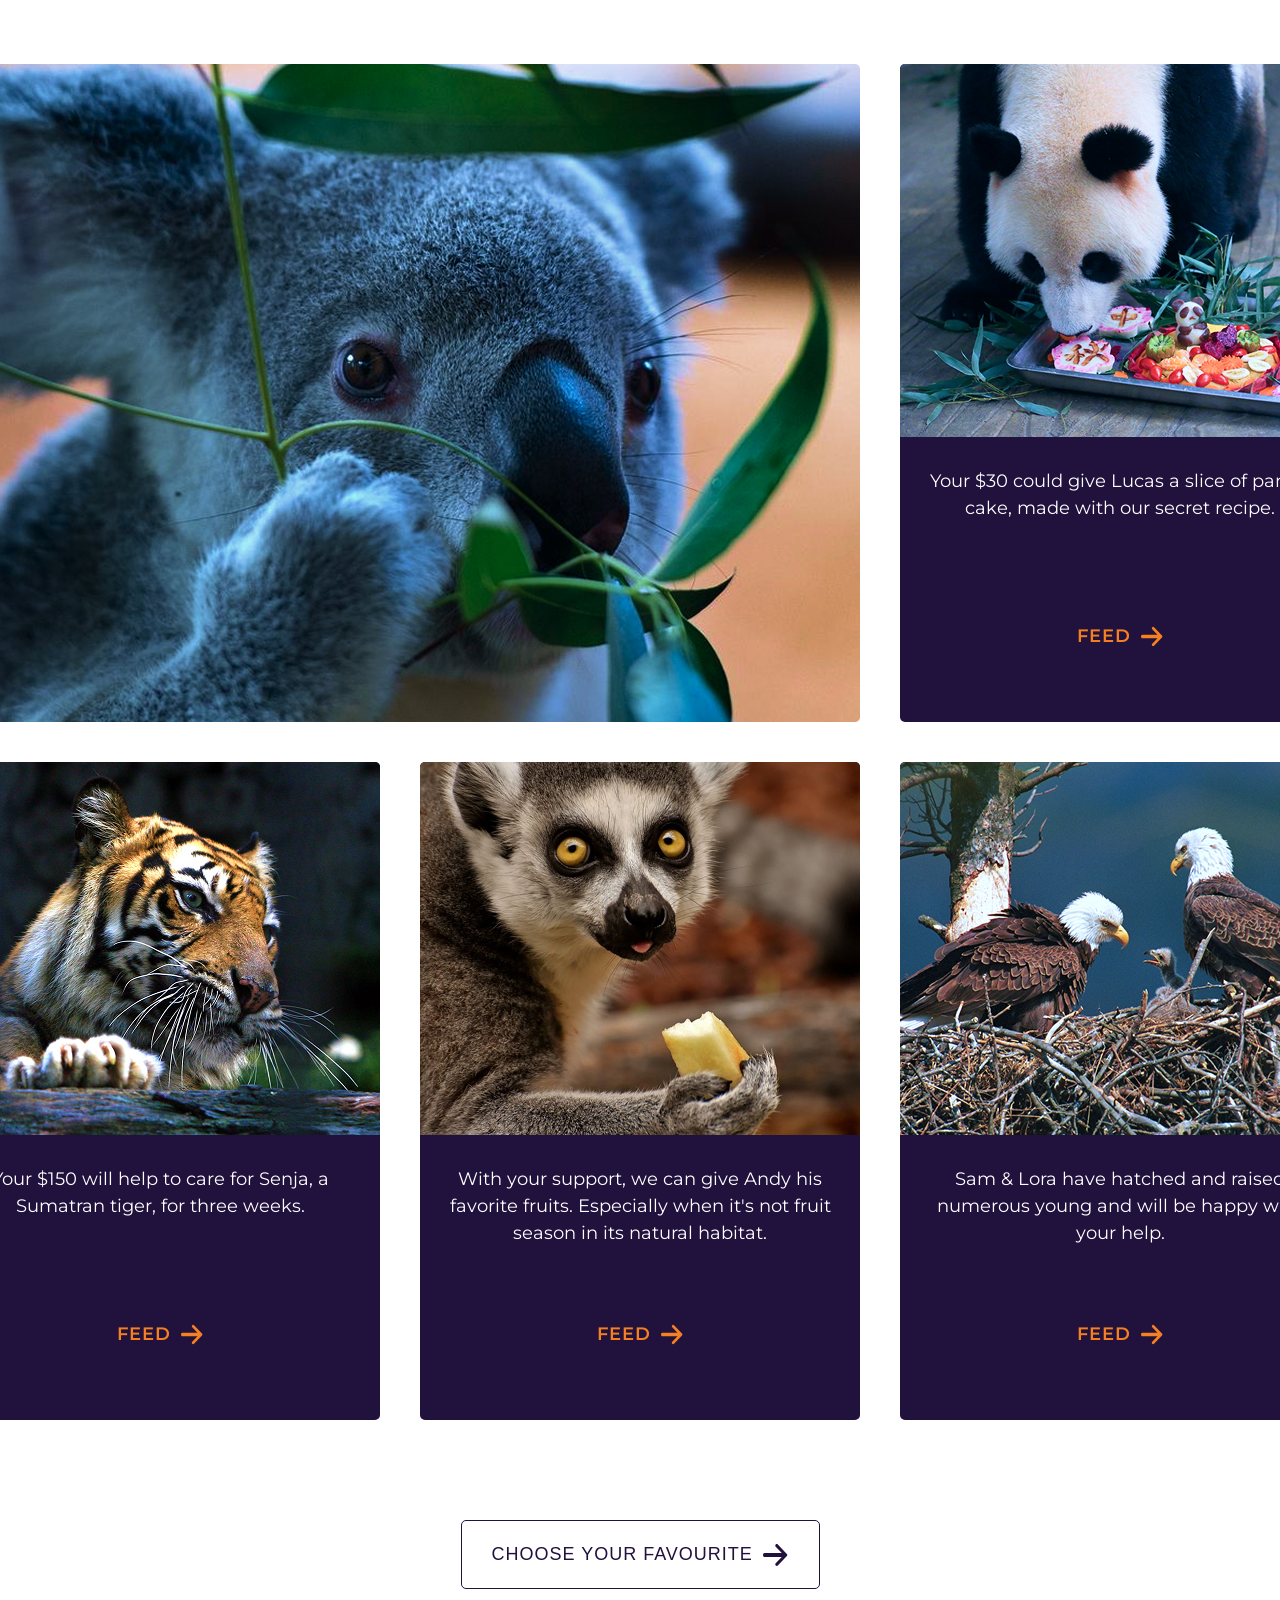
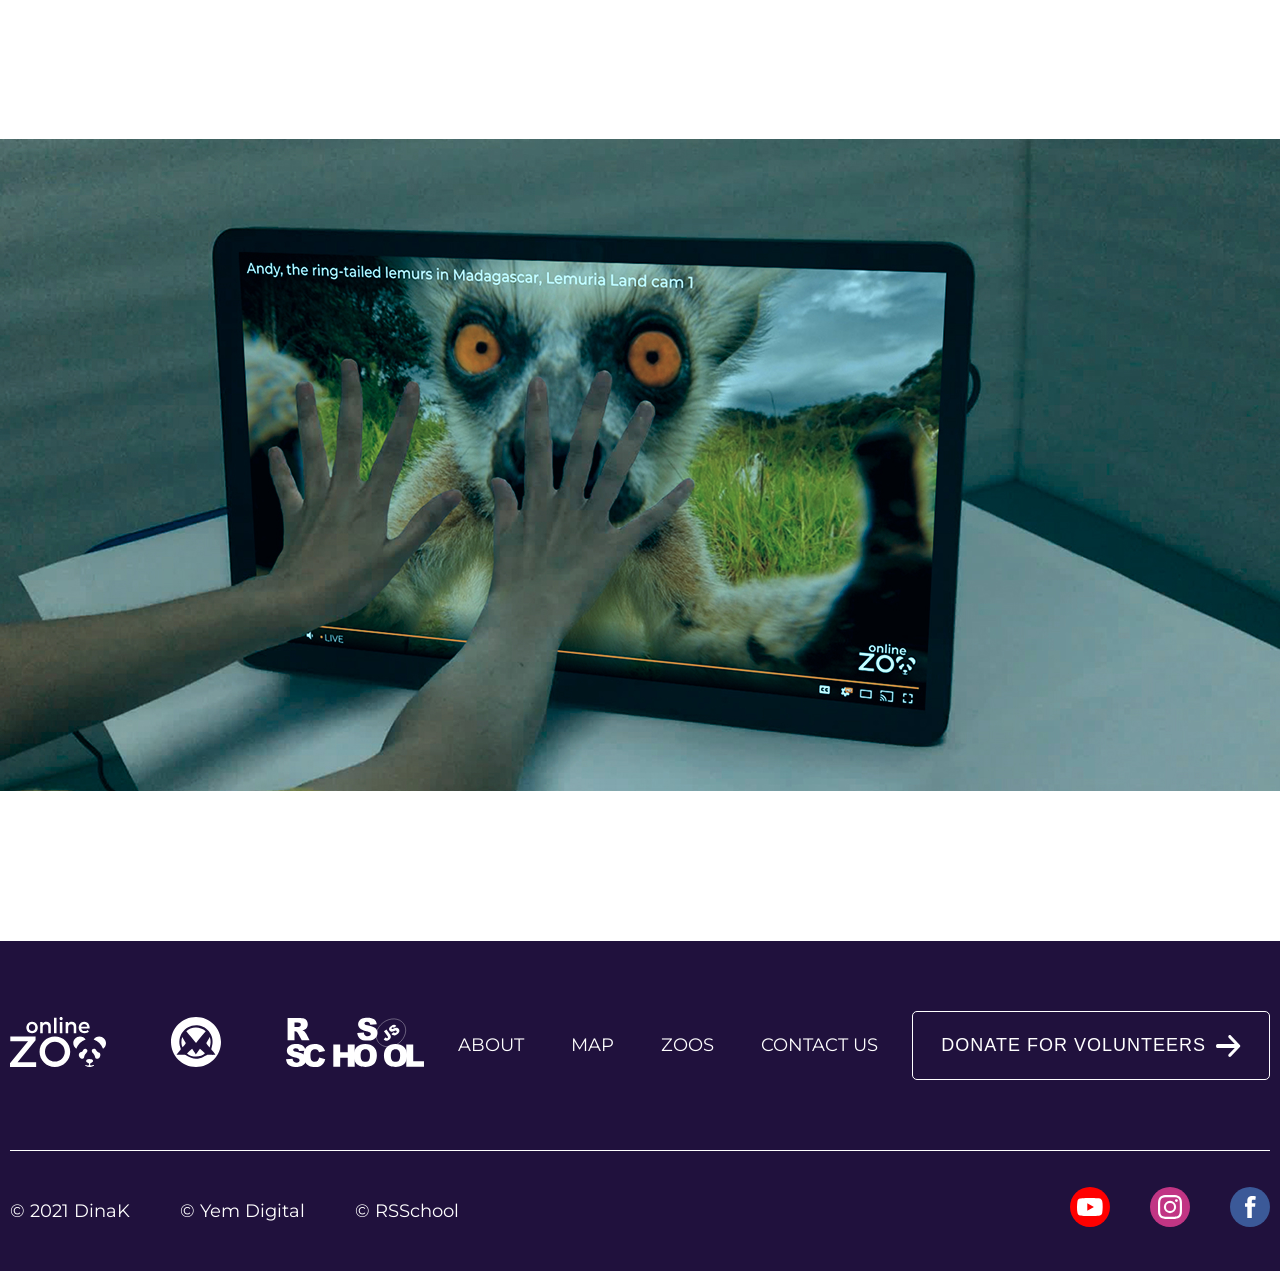
==== commit e1808a7e: "fix: change Pets slider add animals photos, update script.js to feed data to the slider." ====
--- a/online-zoo/pages/landing/index.html
+++ b/online-zoo/pages/landing/index.html
@@ -258,7 +258,7 @@
               </div>
               <div class="slider-wrapper" id="sliderWrapper">
                 <div class="slider-track">
-                  <div class="card">
+                  <!-- <div class="card">
                     <a
                       class="stretched-link"
                       href="../../pages/zoos/index.html"
@@ -555,7 +555,7 @@
                       </a>
                     </div>
                   </div>
-                </div>
+                </div> -->
               </div>
             </div>
             <button
--- a/online-zoo/pages/landing/style.css
+++ b/online-zoo/pages/landing/style.css
@@ -503,7 +503,7 @@
 }
 
 .your-favorite-btn--position {
-  margin-top: 100px;
+     margin: 100px auto auto;
 }
 
 .your-favorite-btn:hover {
@@ -963,9 +963,6 @@
   color: var(--back-section-color);
 }
 
-.your-favorite-btn--position {
-  margin-top: 100px;
-}
 
 .your-favorite-btn--position:hover {
   background-color: var(--back-section-color);
